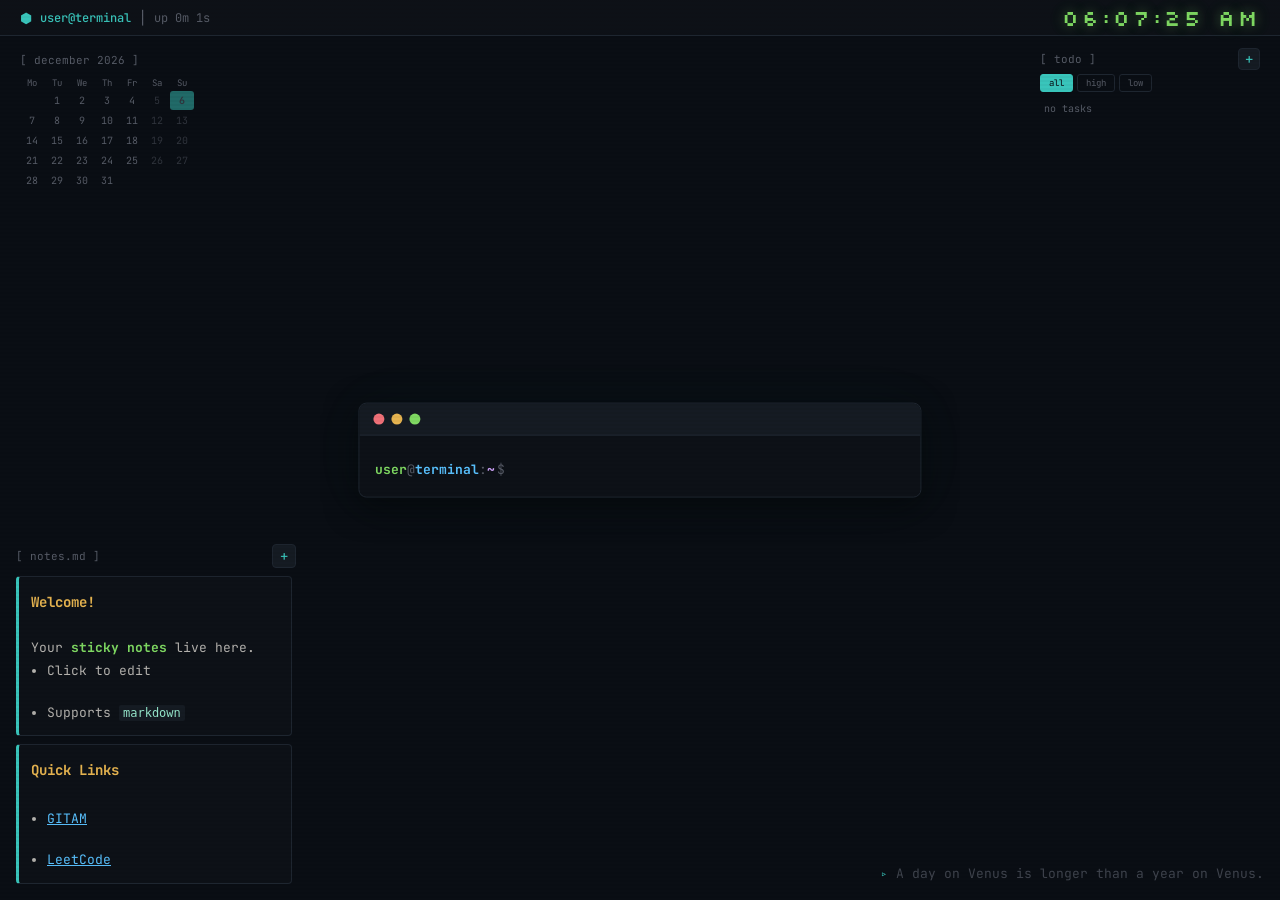
==== index.html @ 8cd02096 "rename newtab files to index.html, style.css, script.js" ====
<!DOCTYPE html>
<html lang="en">
<head>
<meta charset="UTF-8">
<meta name="viewport" content="width=device-width, initial-scale=1.0">
<title>~ terminal</title>
<link href="https://fonts.googleapis.com/css2?family=JetBrains+Mono:wght@300;400;500;700&display=swap" rel="stylesheet">
<link rel="stylesheet" href="style.css">
</head>
<body>
  <!-- Scanline overlay -->
  <div class="scanlines"></div>

  <!-- ASCII rain background -->
  <canvas id="asciiBg" class="ascii-bg"></canvas>

  <!-- Top bar -->
  <div class="top-bar">
    <div class="top-left">
      <span class="distro-icon">⬢</span>
      <span class="distro-name" id="topBarName"></span>
      <span class="separator">│</span>
      <span id="uptime" class="uptime"></span>
    </div>
    <div class="top-right">
      <div id="clock" class="clock"></div>
    </div>
  </div>

  <!-- Main terminal -->
  <div class="terminal-container">
    <div class="terminal-window">
      <div class="terminal-titlebar">
        <div class="terminal-dots">
          <span class="dot red"></span>
          <span class="dot yellow"></span>
          <span class="dot green"></span>
        </div>
        <span class="terminal-title"></span>
        <div class="terminal-titlebar-spacer"></div>
      </div>
      <div class="terminal-body" id="terminalBody">
        <div id="output" class="output"></div>
        <div class="input-line">
          <span class="prompt"><span class="user" id="promptUser"></span><span class="at">@</span><span class="host" id="promptHost"></span><span class="colon">:</span><span class="path">~</span><span class="dollar">$</span></span>
          <input type="text" id="cmdInput" class="cmd-input" autofocus autocomplete="off" spellcheck="false">
          <div id="autocomplete" class="autocomplete-popup"></div>
        </div>
      </div>
    </div>
  </div>

  <!-- Mini Calendar -->
  <div class="calendar-panel" id="calendarPanel">
    <div class="cal-header">
      <span class="cal-title" id="calTitle"></span>
    </div>
    <div class="cal-grid">
      <div class="cal-day-header">Mo</div>
      <div class="cal-day-header">Tu</div>
      <div class="cal-day-header">We</div>
      <div class="cal-day-header">Th</div>
      <div class="cal-day-header">Fr</div>
      <div class="cal-day-header">Sa</div>
      <div class="cal-day-header">Su</div>
    </div>
    <div class="cal-grid" id="calDays"></div>
  </div>

  <!-- Todo List -->
  <div class="todo-panel" id="todoPanel">
    <div class="todo-header">
      <span class="todo-title">[ todo ]</span>
      <button class="todo-add-btn" id="addTodoBtn" title="Add task">+</button>
    </div>
    <div class="todo-filters">
      <button class="todo-filter active" data-filter="all">all</button>
      <button class="todo-filter" data-filter="high">high</button>
      <button class="todo-filter" data-filter="low">low</button>
    </div>
    <div class="todo-input-row" id="todoInputRow" style="display:none;">
      <input type="text" id="todoInput" class="todo-input" placeholder="task... (prefix ! for high priority)" autocomplete="off" spellcheck="false">
    </div>
    <div id="todoList" class="todo-list"></div>
    <div class="todo-completed-toggle" id="completedToggle" style="display:none;">
      <span id="completedToggleBtn">▸ completed (<span id="completedCount">0</span>)</span>
    </div>
    <div id="completedList" class="todo-list completed-list" style="display:none;"></div>
  </div>

  <!-- Sticky Notes -->
  <div class="sticky-panel" id="stickyPanel">
    <div class="sticky-header">
      <span class="sticky-title">[ notes.md ]</span>
      <div class="sticky-actions">
        <button class="sticky-btn" id="addNoteBtn" title="Add note">+</button>
      </div>
    </div>
    <div id="notesContainer" class="notes-container"></div>
  </div>

  <!-- Note editor modal -->
  <div class="modal-overlay" id="noteModal">
    <div class="modal">
      <div class="modal-header">
        <span>Edit Note</span>
        <button class="modal-close" id="modalClose">✕</button>
      </div>
      <textarea id="noteEditor" class="note-editor" placeholder="Write in markdown..."></textarea>
      <div class="modal-footer">
        <button class="modal-btn delete" id="deleteNoteBtn">Delete</button>
        <button class="modal-btn save" id="saveNoteBtn">Save</button>
      </div>
    </div>
  </div>

  <!-- Random fact -->
  <div class="fact-bar" id="factBar">
    <span class="fact-icon">▹</span>
    <span id="factText" class="fact-text">loading...</span>
  </div>

  <!-- Game overlay -->
  <div id="gameOverlay" class="game-overlay" style="display:none;">
    <canvas id="gameCanvas"></canvas>
    <div id="gameHud" class="game-hud">
      <span id="gameScore">SCORE: 0</span>
      <span id="gameLevel">LEVEL: 1</span>
      <span class="game-esc">ESC to quit</span>
    </div>
    <div id="gameStartScreen" class="game-start-screen">
      <pre class="game-title">
 ██████   ██████  ██   ██ ██████ ████████
 ██   ██ ██    ██ ██  ██  ██        ██
 ██████  ██    ██ █████   █████     ██
 ██   ██ ██    ██ ██  ██  ██        ██
 ██   ██  ██████  ██   ██ ██████    ██</pre>
      <div class="game-subtitle">SPACE DEFENDER</div>
      <div class="game-controls">↑ ↓ ← → move &nbsp;&nbsp; SPACE shoot</div>
      <div class="game-press">press SPACE to start</div>
    </div>
    <div id="gameOverScreen" class="game-over-screen" style="display:none;">
      <div class="game-over-title">GAME OVER</div>
      <div class="game-over-score" id="finalScore">SCORE: 0</div>
      <div class="game-press">press SPACE to restart &nbsp; ESC to quit</div>
    </div>
  </div>

  <script src="script.js"></script>
  <script src="game.js"></script>
</body>
</html>
---- style.css ----
@import url('https://fonts.googleapis.com/css2?family=JetBrains+Mono:wght@300;400;500;700&display=swap');
@import url('https://fonts.googleapis.com/css2?family=Silkscreen:wght@400;700&display=swap');

* { margin: 0; padding: 0; box-sizing: border-box; }

:root {
  --bg: #0a0e14; --bg2: #0d1117; --bg3: #151b23;
  --fg: #b3b1ad; --fg2: #565b66; --accent: #39c5bb;
  --green: #7fd962; --red: #f07178; --yellow: #e6b450;
  --blue: #59c2ff; --magenta: #d2a6ff; --cyan: #95e6cb;
  --orange: #ff8f40; --border: #1e2630;
  --font: 'JetBrains Mono', 'Fira Code', 'Cascadia Code', monospace;
}

html, body { height: 100%; font-family: var(--font); background: var(--bg); color: var(--fg); overflow: hidden; }

/* Scanlines */
.scanlines { position: fixed; inset: 0; background: repeating-linear-gradient(0deg, transparent, transparent 2px, rgba(0,0,0,0.03) 2px, rgba(0,0,0,0.03) 4px); pointer-events: none; z-index: 9999; }

/* ASCII rain background */
.ascii-bg { position: fixed; inset: 0; z-index: 0; pointer-events: none; opacity: 0.45; }

/* Game overlay */
.game-overlay { position: fixed; inset: 0; z-index: 10000; background: var(--bg); display: flex; align-items: center; justify-content: center; }
.game-overlay canvas { display: block; }
.game-hud { position: fixed; top: 12px; left: 0; right: 0; display: flex; justify-content: center; gap: 40px; font-family: var(--font); font-size: 13px; color: var(--green); z-index: 10001; text-shadow: 0 0 8px rgba(127,217,98,0.4); }
.game-esc { color: var(--fg2); font-size: 10px; }
.game-start-screen, .game-over-screen { position: absolute; inset: 0; display: flex; flex-direction: column; align-items: center; justify-content: center; z-index: 10002; }
.game-title { color: #7fd962; font-size: 10px; line-height: 1.2; text-align: center; margin-bottom: 8px; text-shadow: 0 0 20px rgba(127,217,98,0.3); }
.game-subtitle { color: #4d8c3a; font-size: 14px; letter-spacing: 8px; margin-bottom: 24px; }
.game-controls { color: #4d8c3a; font-size: 11px; font-family: var(--font); margin-bottom: 8px; }
.game-press { color: #7fd962; font-size: 12px; font-family: var(--font); animation: blink 1.2s infinite; }
.game-over-title { color: #7fd962; font-size: 32px; font-family: var(--font); font-weight: 700; letter-spacing: 6px; margin-bottom: 12px; text-shadow: 0 0 20px rgba(127,217,98,0.4); }
.game-over-score { color: #7fd962; font-size: 18px; font-family: var(--font); margin-bottom: 24px; }

/* Top bar */
.top-bar { position: fixed; top: 0; left: 0; right: 0; height: 36px; display: flex; justify-content: space-between; align-items: center; padding: 0 20px; background: var(--bg2); border-bottom: 1px solid var(--border); z-index: 10; font-size: 12px; }
.top-left { display: flex; align-items: center; gap: 8px; }
.distro-icon { color: var(--accent); font-size: 14px; }
.distro-name { color: var(--accent); font-weight: 500; }
.separator { color: var(--fg2); }
.uptime { color: var(--fg2); }
.top-right { text-align: right; }
.clock { font-family: 'Silkscreen', cursive; font-size: 22px; font-weight: 400; color: var(--green); letter-spacing: 3px; text-shadow: 0 0 12px rgba(127,217,98,0.4), 0 0 24px rgba(127,217,98,0.15); }

/* Terminal */
.terminal-container { position: absolute; top: 50%; left: 50%; transform: translate(-50%, -50%); width: 44%; min-width: 480px; z-index: 5; }
.terminal-window { background: var(--bg2); border: 1px solid var(--border); border-radius: 8px; box-shadow: 0 8px 32px rgba(0,0,0,0.5), 0 0 60px rgba(57,197,187,0.04); overflow: hidden; }
.terminal-titlebar { display: flex; align-items: center; padding: 10px 14px; background: var(--bg3); border-bottom: 1px solid var(--border); }
.terminal-dots { display: flex; gap: 7px; }
.dot { width: 11px; height: 11px; border-radius: 50%; }
.dot.red { background: var(--red); } .dot.yellow { background: var(--yellow); } .dot.green { background: var(--green); }
.terminal-title { flex: 1; text-align: center; font-size: 11px; color: var(--fg2); }
.terminal-titlebar-spacer { width: 50px; }
.terminal-body { padding: 16px; max-height: 50vh; overflow-y: auto; font-size: 13px; line-height: 1.6; }
.terminal-body::-webkit-scrollbar { width: 5px; } .terminal-body::-webkit-scrollbar-track { background: transparent; } .terminal-body::-webkit-scrollbar-thumb { background: var(--fg2); border-radius: 3px; }



.output { margin-bottom: 8px; }
.output .out-line { margin-bottom: 2px; }
.output .out-line.error { color: var(--red); }
.output .out-line.success { color: var(--green); }
.output .out-line.info { color: var(--blue); }
.output .cmd-echo { color: var(--fg2); margin-bottom: 4px; }
.output .help-table { margin: 4px 0 8px; }
.output .help-row { display: flex; gap: 8px; }
.output .help-cmd { color: var(--cyan); min-width: 120px; }
.output .help-desc { color: var(--fg2); }

.input-line { display: flex; align-items: center; gap: 8px; position: relative; }
.prompt { white-space: nowrap; font-size: 13px; }
.user { color: var(--green); font-weight: 700; } .at { color: var(--fg2); } .host { color: var(--blue); font-weight: 700; }
.colon { color: var(--fg2); } .path { color: var(--magenta); font-weight: 700; } .dollar { color: var(--fg2); margin-left: 2px; }
.cmd-input { flex: 1; background: transparent; border: none; color: var(--fg); font-family: var(--font); font-size: 13px; outline: none; caret-color: var(--accent); }

/* Autocomplete */
.autocomplete-popup { display: none; position: absolute; bottom: 100%; left: 0; background: var(--bg3); border: 1px solid var(--border); border-radius: 4px; padding: 4px 0; max-height: 200px; overflow-y: auto; min-width: 200px; z-index: 50; box-shadow: 0 -4px 16px rgba(0,0,0,0.3); }
.autocomplete-popup.show { display: block; }
.ac-item { padding: 4px 12px; cursor: pointer; font-size: 12px; display: flex; justify-content: space-between; gap: 16px; }
.ac-item:hover, .ac-item.active { background: var(--accent); color: var(--bg); }
.ac-item .ac-desc { color: var(--fg2); font-size: 11px; }
.ac-item:hover .ac-desc, .ac-item.active .ac-desc { color: var(--bg2); }

/* Mini Calendar */
.calendar-panel { position: fixed; top: 48px; left: 20px; z-index: 5; }
.cal-header { margin-bottom: 6px; }
.cal-title { color: var(--fg2); font-size: 11px; }
.cal-grid { display: grid; grid-template-columns: repeat(7, 24px); gap: 1px; }
.cal-day-header { text-align: center; font-size: 9px; color: var(--fg2); padding: 2px 0; }
.cal-day { text-align: center; font-size: 10px; color: var(--fg2); padding: 3px 0; border-radius: 3px; cursor: default; }
.cal-day.today { color: var(--bg); background: var(--accent); font-weight: 700; }
.cal-day.empty { visibility: hidden; }
.cal-day.weekend { color: var(--fg2); opacity: 0.5; }

/* Todo List */
.todo-panel { position: fixed; top: 48px; right: 20px; width: 220px; max-height: 50vh; z-index: 5; display: flex; flex-direction: column; }
.todo-header { display: flex; justify-content: space-between; align-items: center; margin-bottom: 4px; }
.todo-title { color: var(--fg2); font-size: 11px; }
.todo-add-btn { background: var(--bg3); border: 1px solid var(--border); color: var(--accent); font-family: var(--font); font-size: 14px; cursor: pointer; width: 22px; height: 22px; display: flex; align-items: center; justify-content: center; border-radius: 4px; transition: 0.2s; line-height: 1; }
.todo-add-btn:hover { background: var(--accent); color: var(--bg); }
.todo-filters { display: flex; gap: 4px; margin-bottom: 6px; }
.todo-filter { background: none; border: 1px solid var(--border); color: var(--fg2); font-family: var(--font); font-size: 9px; padding: 2px 8px; border-radius: 3px; cursor: pointer; transition: 0.15s; }
.todo-filter:hover { border-color: var(--fg2); }
.todo-filter.active { background: var(--accent); color: var(--bg); border-color: var(--accent); }
.todo-input-row { margin-bottom: 6px; }
.todo-input { width: 100%; background: var(--bg); border: 1px solid var(--border); color: var(--fg); font-family: var(--font); font-size: 11px; padding: 5px 8px; border-radius: 4px; outline: none; }
.todo-input:focus { border-color: var(--accent); }
.todo-list { display: flex; flex-direction: column; gap: 3px; max-height: 30vh; overflow-y: auto; flex-shrink: 1; }
.todo-list::-webkit-scrollbar { width: 3px; } .todo-list::-webkit-scrollbar-thumb { background: var(--fg2); border-radius: 2px; }
.todo-item { display: flex; align-items: center; gap: 8px; padding: 4px 6px; border-radius: 3px; font-size: 11px; cursor: pointer; transition: 0.15s; }
.todo-item:hover { background: var(--bg3); }
.todo-check { width: 13px; height: 13px; border: 1px solid var(--fg2); border-radius: 3px; flex-shrink: 0; display: flex; align-items: center; justify-content: center; font-size: 9px; color: transparent; transition: 0.15s; }
.todo-item.done .todo-check { background: var(--accent); border-color: var(--accent); color: var(--bg); }
.todo-item.done .todo-text { text-decoration: line-through; opacity: 0.4; }
.todo-text { flex: 1; color: var(--fg); line-height: 1.4; }
.todo-priority { font-size: 8px; color: var(--red); flex-shrink: 0; }
.todo-priority.low { color: var(--fg2); }
.todo-delete { color: var(--fg2); font-size: 11px; opacity: 0; cursor: pointer; transition: 0.15s; flex-shrink: 0; }
.todo-item:hover .todo-delete { opacity: 1; }
.todo-delete:hover { color: var(--red); }
.todo-completed-toggle { margin-top: 6px; font-size: 10px; color: var(--fg2); cursor: pointer; user-select: none; }
.todo-completed-toggle:hover { color: var(--accent); }
.todo-completed-toggle.open span::first-letter { display: inline-block; }
.completed-list { max-height: 15vh; opacity: 0.6; }

/* Sticky notes */
.sticky-panel { position: fixed; bottom: 16px; left: 16px; width: 280px; max-height: 45vh; z-index: 5; }
.sticky-header { display: flex; justify-content: space-between; align-items: center; margin-bottom: 8px; }
.sticky-title { color: var(--fg2); font-size: 11px; }
.sticky-btn { background: var(--bg3); border: 1px solid var(--border); color: var(--accent); font-family: var(--font); font-size: 14px; cursor: pointer; width: 24px; height: 24px; display: flex; align-items: center; justify-content: center; border-radius: 4px; transition: 0.2s; }
.sticky-btn:hover { background: var(--accent); color: var(--bg); }
.notes-container { display: flex; flex-direction: column; gap: 8px; max-height: 40vh; overflow-y: auto; padding-right: 4px; }
.notes-container::-webkit-scrollbar { width: 3px; } .notes-container::-webkit-scrollbar-thumb { background: var(--fg2); border-radius: 2px; }
.note-card { background: var(--bg2); border: 1px solid var(--border); border-left: 3px solid var(--accent); border-radius: 4px; padding: 10px 12px; font-size: 13px; line-height: 1.6; cursor: pointer; transition: 0.2s; }
.note-card:hover { border-color: var(--accent); }
.note-card h1,.note-card h2,.note-card h3 { color: var(--yellow); font-size: 14px; margin: 4px 0; }
.note-card strong { color: var(--green); } .note-card em { color: var(--magenta); } .note-card code { background: var(--bg3); padding: 1px 4px; border-radius: 2px; color: var(--cyan); font-size: 12px; }
.note-card ul, .note-card ol { padding-left: 16px; margin: 2px 0; }
.note-card a { color: var(--blue); }

/* Modal */
.modal-overlay { display: none; position: fixed; inset: 0; background: rgba(0,0,0,0.6); z-index: 100; justify-content: center; align-items: center; }
.modal-overlay.show { display: flex; }
.modal { background: var(--bg2); border: 1px solid var(--border); border-radius: 8px; width: 420px; box-shadow: 0 16px 48px rgba(0,0,0,0.5); }
.modal-header { display: flex; justify-content: space-between; align-items: center; padding: 12px 16px; border-bottom: 1px solid var(--border); font-size: 12px; color: var(--accent); }
.modal-close { background: none; border: none; color: var(--fg2); font-size: 16px; cursor: pointer; font-family: var(--font); }
.modal-close:hover { color: var(--red); }
.note-editor { width: 100%; height: 180px; background: var(--bg); border: none; color: var(--fg); font-family: var(--font); font-size: 12px; padding: 12px 16px; resize: vertical; outline: none; }
.modal-footer { display: flex; justify-content: space-between; padding: 10px 16px; border-top: 1px solid var(--border); }
.modal-btn { font-family: var(--font); font-size: 11px; padding: 5px 14px; border-radius: 4px; cursor: pointer; border: 1px solid var(--border); transition: 0.2s; }
.modal-btn.save { background: var(--accent); color: var(--bg); border-color: var(--accent); }
.modal-btn.save:hover { opacity: 0.85; }
.modal-btn.delete { background: transparent; color: var(--red); border-color: var(--red); }
.modal-btn.delete:hover { background: var(--red); color: var(--bg); }

/* Fact bar */
.fact-bar { position: fixed; bottom: 16px; right: 16px; max-width: 420px; display: flex; gap: 8px; align-items: flex-start; z-index: 5; font-size: 13px; color: var(--fg2); line-height: 1.5; }
.fact-icon { color: var(--accent); flex-shrink: 0; margin-top: 1px; }
.fact-text { opacity: 0.7; }

/* Animations */
@keyframes blink { 0%,100% { opacity: 1; } 50% { opacity: 0; } }
@keyframes fadeIn { from { opacity: 0; transform: translateY(6px); } to { opacity: 1; transform: translateY(0); } }
.terminal-body > * { animation: fadeIn 0.3s ease; }
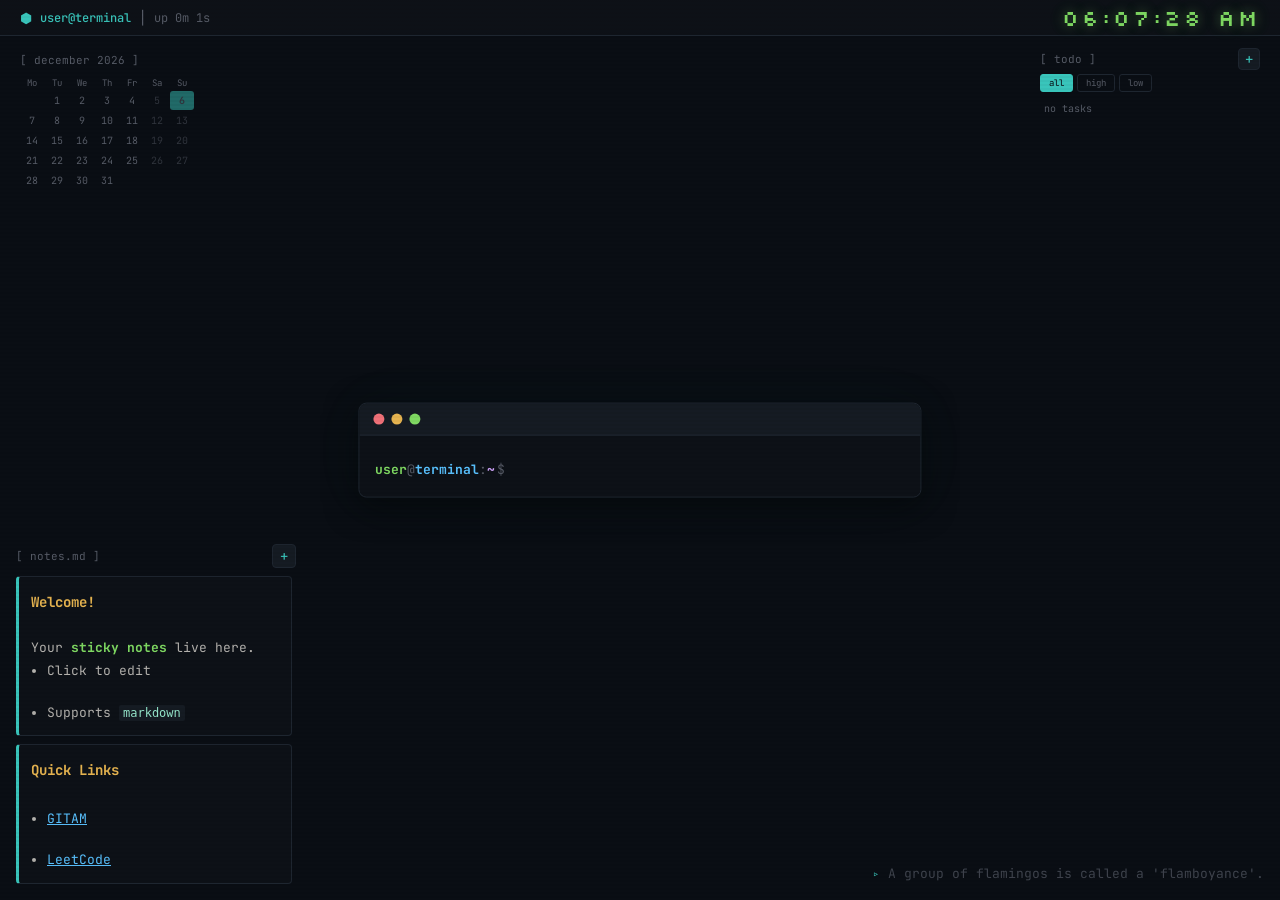
==== commit 288abe4a: "added favicon and changed title" ====
--- a/index.html
+++ b/index.html
@@ -3,7 +3,8 @@
 <head>
 <meta charset="UTF-8">
 <meta name="viewport" content="width=device-width, initial-scale=1.0">
-<title>~ terminal</title>
+<title>New Tab</title>
+<link rel="icon" type="image/x-icon" href="/icons/ter.png">
 <link href="https://fonts.googleapis.com/css2?family=JetBrains+Mono:wght@300;400;500;700&display=swap" rel="stylesheet">
 <link rel="stylesheet" href="style.css">
 </head>
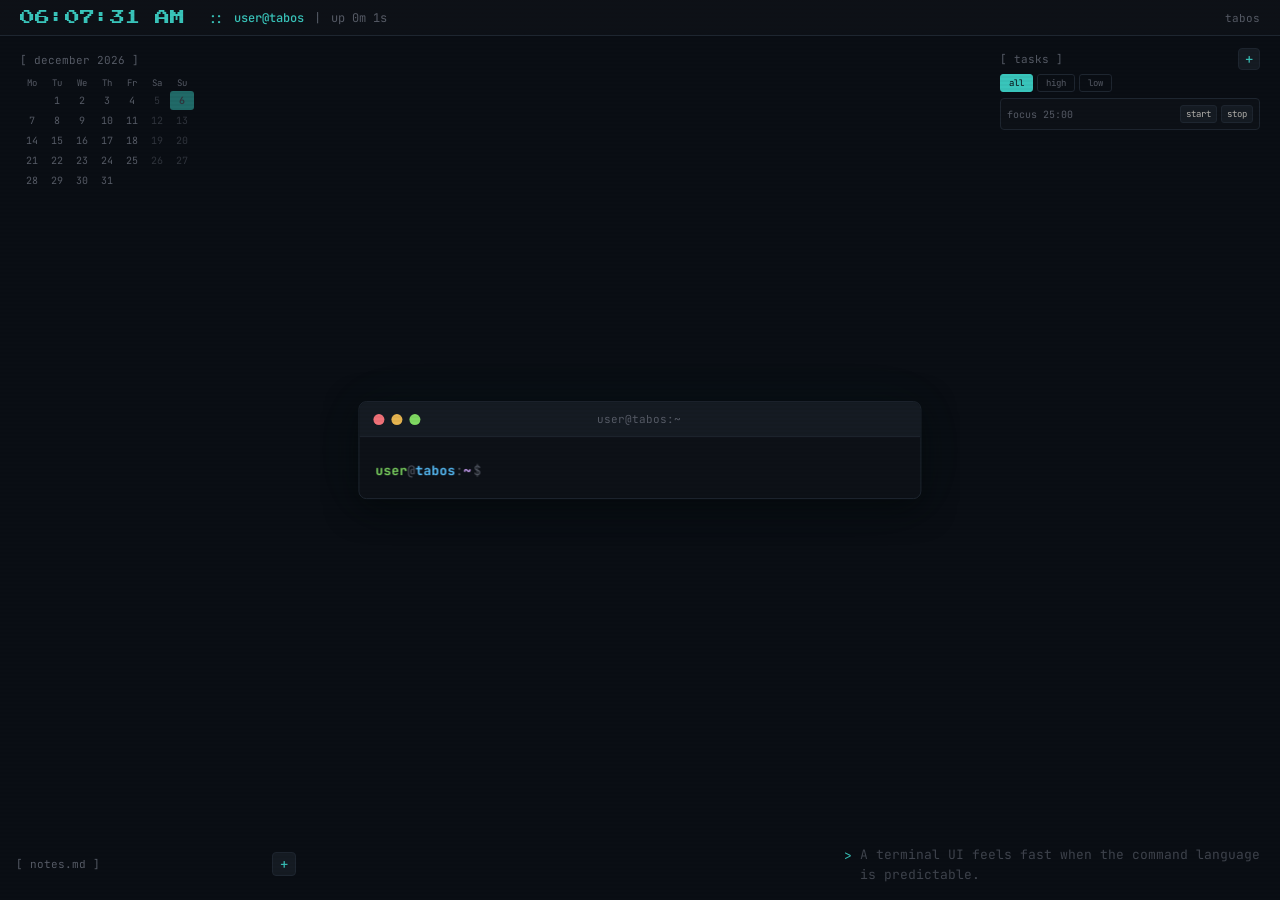
==== commit f4d0bebf: "2nd ver also need to update some things" ====
--- a/index.html
+++ b/index.html
@@ -1,34 +1,33 @@
 <!DOCTYPE html>
 <html lang="en">
+
 <head>
-<meta charset="UTF-8">
-<meta name="viewport" content="width=device-width, initial-scale=1.0">
-<title>New Tab</title>
-<link rel="icon" type="image/x-icon" href="/icons/ter.png">
-<link href="https://fonts.googleapis.com/css2?family=JetBrains+Mono:wght@300;400;500;700&display=swap" rel="stylesheet">
-<link rel="stylesheet" href="style.css">
+  <meta charset="UTF-8">
+  <meta name="viewport" content="width=device-width, initial-scale=1.0">
+  <title>Terminal New Tab</title>
+  <link rel="icon" type="image/x-icon" href="/icons/ter.png">
+  <link href="https://fonts.googleapis.com/css2?family=JetBrains+Mono:wght@300;400;500;700&family=Press+Start+2P&display=swap"
+    rel="stylesheet">
+  <link rel="stylesheet" href="style.css">
 </head>
+
 <body>
-  <!-- Scanline overlay -->
   <div class="scanlines"></div>
+  <canvas id="rainCanvas" class="rain-bg"></canvas>
 
-  <!-- ASCII rain background -->
-  <canvas id="asciiBg" class="ascii-bg"></canvas>
-
-  <!-- Top bar -->
   <div class="top-bar">
     <div class="top-left">
-      <span class="distro-icon">⬢</span>
+      <div id="clock" class="clock"></div>
+      <span class="distro-icon">::</span>
       <span class="distro-name" id="topBarName"></span>
-      <span class="separator">│</span>
+      <span class="separator">|</span>
       <span id="uptime" class="uptime"></span>
     </div>
     <div class="top-right">
-      <div id="clock" class="clock"></div>
+      <span id="distroLabel" class="distro-label"></span>
     </div>
   </div>
 
-  <!-- Main terminal -->
   <div class="terminal-container">
     <div class="terminal-window">
       <div class="terminal-titlebar">
@@ -37,13 +36,15 @@
           <span class="dot yellow"></span>
           <span class="dot green"></span>
         </div>
-        <span class="terminal-title"></span>
+        <span class="terminal-title" id="terminalTitle"></span>
         <div class="terminal-titlebar-spacer"></div>
       </div>
       <div class="terminal-body" id="terminalBody">
         <div id="output" class="output"></div>
         <div class="input-line">
-          <span class="prompt"><span class="user" id="promptUser"></span><span class="at">@</span><span class="host" id="promptHost"></span><span class="colon">:</span><span class="path">~</span><span class="dollar">$</span></span>
+          <span class="prompt"><span class="user" id="promptUser"></span><span class="at">@</span><span class="host"
+              id="promptHost"></span><span class="colon">:</span><span class="path">~</span><span
+              class="dollar">$</span></span>
           <input type="text" id="cmdInput" class="cmd-input" autofocus autocomplete="off" spellcheck="false">
           <div id="autocomplete" class="autocomplete-popup"></div>
         </div>
@@ -51,7 +52,6 @@
     </div>
   </div>
 
-  <!-- Mini Calendar -->
   <div class="calendar-panel" id="calendarPanel">
     <div class="cal-header">
       <span class="cal-title" id="calTitle"></span>
@@ -68,86 +68,119 @@
     <div class="cal-grid" id="calDays"></div>
   </div>
 
-  <!-- Todo List -->
   <div class="todo-panel" id="todoPanel">
     <div class="todo-header">
-      <span class="todo-title">[ todo ]</span>
-      <button class="todo-add-btn" id="addTodoBtn" title="Add task">+</button>
+      <span class="todo-title">[ tasks ]</span>
+      <button class="todo-add-btn" id="addTodoBtn" title="Add task" type="button">+</button>
     </div>
     <div class="todo-filters">
-      <button class="todo-filter active" data-filter="all">all</button>
-      <button class="todo-filter" data-filter="high">high</button>
-      <button class="todo-filter" data-filter="low">low</button>
+      <button class="todo-filter active" data-filter="all" type="button">all</button>
+      <button class="todo-filter" data-filter="high" type="button">high</button>
+      <button class="todo-filter" data-filter="low" type="button">low</button>
+    </div>
+    <div class="pomodoro-panel" id="pomodoroPanel">
+      <span id="pomodoroLabel">focus 25:00</span>
+      <div class="pomodoro-actions">
+        <button id="pomodoroStartBtn" type="button">start</button>
+        <button id="pomodoroStopBtn" type="button">stop</button>
+      </div>
     </div>
     <div class="todo-input-row" id="todoInputRow" style="display:none;">
-      <input type="text" id="todoInput" class="todo-input" placeholder="task... (prefix ! for high priority)" autocomplete="off" spellcheck="false">
+      <input type="text" id="todoInput" class="todo-input"
+        placeholder="task... ! high due:YYYY-MM-DD recur:weekly 50%" autocomplete="off" spellcheck="false">
     </div>
     <div id="todoList" class="todo-list"></div>
     <div class="todo-completed-toggle" id="completedToggle" style="display:none;">
-      <span id="completedToggleBtn">▸ completed (<span id="completedCount">0</span>)</span>
+      <span id="completedToggleBtn">> completed (<span id="completedCount">0</span>)</span>
     </div>
     <div id="completedList" class="todo-list completed-list" style="display:none;"></div>
   </div>
 
-  <!-- Sticky Notes -->
   <div class="sticky-panel" id="stickyPanel">
     <div class="sticky-header">
       <span class="sticky-title">[ notes.md ]</span>
       <div class="sticky-actions">
-        <button class="sticky-btn" id="addNoteBtn" title="Add note">+</button>
+        <button class="sticky-btn" id="addNoteBtn" title="Add note" type="button">+</button>
       </div>
     </div>
     <div id="notesContainer" class="notes-container"></div>
   </div>
 
-  <!-- Note editor modal -->
   <div class="modal-overlay" id="noteModal">
     <div class="modal">
       <div class="modal-header">
         <span>Edit Note</span>
-        <button class="modal-close" id="modalClose">✕</button>
+        <button class="modal-close" id="modalClose" type="button">x</button>
       </div>
-      <textarea id="noteEditor" class="note-editor" placeholder="Write in markdown..."></textarea>
+      <textarea id="noteEditor" class="note-editor"></textarea>
       <div class="modal-footer">
-        <button class="modal-btn delete" id="deleteNoteBtn">Delete</button>
-        <button class="modal-btn save" id="saveNoteBtn">Save</button>
+        <button class="modal-btn delete" id="deleteNoteBtn" type="button">Delete</button>
+        <button class="modal-btn save" id="saveNoteBtn" type="button">Save</button>
       </div>
     </div>
   </div>
 
-  <!-- Random fact -->
   <div class="fact-bar" id="factBar">
-    <span class="fact-icon">▹</span>
+    <span class="fact-icon">></span>
     <span id="factText" class="fact-text">loading...</span>
   </div>
 
-  <!-- Game overlay -->
   <div id="gameOverlay" class="game-overlay" style="display:none;">
     <canvas id="gameCanvas"></canvas>
     <div id="gameHud" class="game-hud">
       <span id="gameScore">SCORE: 0</span>
-      <span id="gameLevel">LEVEL: 1</span>
+      <span id="gameLevel">WAVE: 1</span>
       <span class="game-esc">ESC to quit</span>
+    </div>
+    <div class="game-health-bar" id="healthBar">
+      <span>CHICKEN HP</span>
+      <div class="game-health-bar-inner">
+        <div class="game-health-bar-fill" id="healthFill"></div>
+      </div>
+    </div>
+    <div class="game-boss-bar" id="bossBar">
+      <span>BOSS HP</span>
+      <div class="game-boss-bar-inner">
+        <div class="game-boss-bar-fill" id="bossFill"></div>
+      </div>
     </div>
     <div id="gameStartScreen" class="game-start-screen">
       <pre class="game-title">
- ██████   ██████  ██   ██ ██████ ████████
- ██   ██ ██    ██ ██  ██  ██        ██
- ██████  ██    ██ █████   █████     ██
- ██   ██ ██    ██ ██  ██  ██        ██
- ██   ██  ██████  ██   ██ ██████    ██</pre>
-      <div class="game-subtitle">SPACE DEFENDER</div>
-      <div class="game-controls">↑ ↓ ← → move &nbsp;&nbsp; SPACE shoot</div>
+   ____ _   _ ___ ____ _  _______ _   _
+  / ___| | | |_ _/ ___| |/ / ____| \ | |
+ | |   | |_| || | |   | ' /|  _| |  \| |
+ | |___|  _  || | |___| . \| |___| |\  |
+  \____|_| |_|___\____|_|\_\_____|_| \_|
+      </pre>
+      <div class="game-subtitle" id="gameSubtitle">DEFENDER</div>
+      <div class="game-controls" id="gameControlsLine1">WASD / arrows move, SPACE / right-click shoot</div>
+      <div class="game-controls" id="gameControlsLine2">3 waves plus boss</div>
       <div class="game-press">press SPACE to start</div>
     </div>
     <div id="gameOverScreen" class="game-over-screen" style="display:none;">
       <div class="game-over-title">GAME OVER</div>
       <div class="game-over-score" id="finalScore">SCORE: 0</div>
-      <div class="game-press">press SPACE to restart &nbsp; ESC to quit</div>
+      <div id="gameLeaderboard" class="game-leaderboard"></div>
+      <div class="game-press">press SPACE to restart, ESC to quit</div>
+    </div>
+    <div id="gameWinScreen" class="game-win-screen" style="display:none;">
+      <div class="game-win-title">YOU WIN</div>
+      <div class="game-over-score" id="winScore">SCORE: 0</div>
+      <div id="winLeaderboard" class="game-leaderboard"></div>
+      <div class="game-press">press SPACE to play again, ESC to quit</div>
     </div>
   </div>
 
+  <script src="storage.js"></script>
+  <script src="core.js"></script>
+  <script src="config.js"></script>
+  <script src="facts.js"></script>
+  <script src="rain.js"></script>
+  <script src="notes.js"></script>
+  <script src="todo.js"></script>
+  <script src="commands.js"></script>
   <script src="script.js"></script>
   <script src="game.js"></script>
 </body>
+
 </html>
--- a/style.css
+++ b/style.css
@@ -1,165 +1,1123 @@
 @import url('https://fonts.googleapis.com/css2?family=JetBrains+Mono:wght@300;400;500;700&display=swap');
-@import url('https://fonts.googleapis.com/css2?family=Silkscreen:wght@400;700&display=swap');
-
-* { margin: 0; padding: 0; box-sizing: border-box; }
+* {
+  margin: 0;
+  padding: 0;
+  box-sizing: border-box;
+}
 
 :root {
-  --bg: #0a0e14; --bg2: #0d1117; --bg3: #151b23;
-  --fg: #b3b1ad; --fg2: #565b66; --accent: #39c5bb;
-  --green: #7fd962; --red: #f07178; --yellow: #e6b450;
-  --blue: #59c2ff; --magenta: #d2a6ff; --cyan: #95e6cb;
-  --orange: #ff8f40; --border: #1e2630;
+  --bg: #0a0e14;
+  --bg2: #0d1117;
+  --bg3: #151b23;
+  --fg: #b3b1ad;
+  --fg2: #565b66;
+  --accent: #39c5bb;
+  --green: #7fd962;
+  --red: #f07178;
+  --yellow: #e6b450;
+  --blue: #59c2ff;
+  --magenta: #d2a6ff;
+  --cyan: #95e6cb;
+  --orange: #ff8f40;
+  --border: #1e2630;
   --font: 'JetBrains Mono', 'Fira Code', 'Cascadia Code', monospace;
 }
 
-html, body { height: 100%; font-family: var(--font); background: var(--bg); color: var(--fg); overflow: hidden; }
+html,
+body {
+  height: 100%;
+  font-family: var(--font);
+  background: var(--bg);
+  color: var(--fg);
+  overflow: hidden;
+}
 
 /* Scanlines */
-.scanlines { position: fixed; inset: 0; background: repeating-linear-gradient(0deg, transparent, transparent 2px, rgba(0,0,0,0.03) 2px, rgba(0,0,0,0.03) 4px); pointer-events: none; z-index: 9999; }
-
-/* ASCII rain background */
-.ascii-bg { position: fixed; inset: 0; z-index: 0; pointer-events: none; opacity: 0.45; }
+.scanlines {
+  position: fixed;
+  inset: 0;
+  background: repeating-linear-gradient(0deg, transparent, transparent 2px, rgba(0, 0, 0, 0.03) 2px, rgba(0, 0, 0, 0.03) 4px);
+  pointer-events: none;
+  z-index: 9999;
+}
+
+/* Rain background */
+.rain-bg {
+  position: fixed;
+  inset: 0;
+  z-index: 0;
+  pointer-events: none;
+  opacity: 0.58;
+}
 
 /* Game overlay */
-.game-overlay { position: fixed; inset: 0; z-index: 10000; background: var(--bg); display: flex; align-items: center; justify-content: center; }
-.game-overlay canvas { display: block; }
-.game-hud { position: fixed; top: 12px; left: 0; right: 0; display: flex; justify-content: center; gap: 40px; font-family: var(--font); font-size: 13px; color: var(--green); z-index: 10001; text-shadow: 0 0 8px rgba(127,217,98,0.4); }
-.game-esc { color: var(--fg2); font-size: 10px; }
-.game-start-screen, .game-over-screen { position: absolute; inset: 0; display: flex; flex-direction: column; align-items: center; justify-content: center; z-index: 10002; }
-.game-title { color: #7fd962; font-size: 10px; line-height: 1.2; text-align: center; margin-bottom: 8px; text-shadow: 0 0 20px rgba(127,217,98,0.3); }
-.game-subtitle { color: #4d8c3a; font-size: 14px; letter-spacing: 8px; margin-bottom: 24px; }
-.game-controls { color: #4d8c3a; font-size: 11px; font-family: var(--font); margin-bottom: 8px; }
-.game-press { color: #7fd962; font-size: 12px; font-family: var(--font); animation: blink 1.2s infinite; }
-.game-over-title { color: #7fd962; font-size: 32px; font-family: var(--font); font-weight: 700; letter-spacing: 6px; margin-bottom: 12px; text-shadow: 0 0 20px rgba(127,217,98,0.4); }
-.game-over-score { color: #7fd962; font-size: 18px; font-family: var(--font); margin-bottom: 24px; }
+.game-overlay {
+  position: fixed;
+  inset: 0;
+  z-index: 10000;
+  background: var(--bg);
+  display: flex;
+  align-items: center;
+  justify-content: center;
+}
+
+.game-overlay canvas {
+  display: block;
+}
+
+.game-hud {
+  position: fixed;
+  top: 12px;
+  left: 0;
+  right: 0;
+  display: flex;
+  justify-content: center;
+  gap: 40px;
+  font-family: var(--font);
+  font-size: 13px;
+  color: var(--accent);
+  z-index: 10001;
+}
+
+.game-esc {
+  color: var(--fg2);
+  font-size: 10px;
+}
+
+.game-start-screen,
+.game-over-screen,
+.game-win-screen {
+  position: absolute;
+  inset: 0;
+  display: flex;
+  flex-direction: column;
+  align-items: center;
+  justify-content: center;
+  z-index: 10002;
+}
+
+.game-title {
+  color: var(--accent);
+  font-size: 10px;
+  line-height: 1.2;
+  text-align: center;
+  margin-bottom: 8px;
+}
+
+.game-subtitle {
+  color: var(--fg2);
+  font-size: 14px;
+  letter-spacing: 8px;
+  margin-bottom: 24px;
+}
+
+.game-controls {
+  color: var(--fg2);
+  font-size: 11px;
+  font-family: var(--font);
+  margin-bottom: 8px;
+}
+
+.game-press {
+  color: var(--accent);
+  font-size: 12px;
+  font-family: var(--font);
+  animation: blink 1.2s infinite;
+}
+
+.game-over-title {
+  color: var(--red);
+  font-size: 32px;
+  font-family: var(--font);
+  font-weight: 700;
+  letter-spacing: 6px;
+  margin-bottom: 12px;
+}
+
+.game-win-title {
+  color: var(--green);
+  font-size: 32px;
+  font-family: var(--font);
+  font-weight: 700;
+  letter-spacing: 6px;
+  margin-bottom: 12px;
+}
+
+.game-over-score {
+  color: var(--accent);
+  font-size: 18px;
+  font-family: var(--font);
+  margin-bottom: 24px;
+}
+
+.game-health-bar {
+  position: fixed;
+  bottom: 16px;
+  left: 16px;
+  z-index: 10001;
+  font-family: var(--font);
+  font-size: 11px;
+  color: var(--fg);
+}
+
+.game-health-bar-inner {
+  width: 150px;
+  height: 10px;
+  background: var(--bg3);
+  border: 1px solid var(--border);
+  border-radius: 3px;
+  margin-top: 3px;
+  overflow: hidden;
+}
+
+.game-health-bar-fill {
+  height: 100%;
+  background: var(--green);
+  transition: width 0.2s;
+}
+
+.game-health-bar-fill.low {
+  background: var(--red);
+}
+
+.game-boss-bar {
+  position: fixed;
+  top: 40px;
+  left: 50%;
+  transform: translateX(-50%);
+  z-index: 10001;
+  font-family: var(--font);
+  font-size: 11px;
+  color: var(--red);
+  text-align: center;
+  display: none;
+}
+
+.game-boss-bar-inner {
+  width: 300px;
+  height: 10px;
+  background: var(--bg3);
+  border: 1px solid var(--border);
+  border-radius: 3px;
+  margin-top: 3px;
+  overflow: hidden;
+}
+
+.game-boss-bar-fill {
+  height: 100%;
+  background: var(--red);
+  transition: width 0.2s;
+}
+
+.game-leaderboard {
+  margin-top: 16px;
+  font-family: var(--font);
+  font-size: 11px;
+  text-align: center;
+}
+
+.game-leaderboard-title {
+  color: var(--accent);
+  margin-bottom: 8px;
+  font-size: 13px;
+  letter-spacing: 2px;
+}
+
+.game-leaderboard-row {
+  color: var(--fg2);
+  padding: 2px 0;
+}
+
+.game-leaderboard-row.current {
+  color: var(--accent);
+  font-weight: 700;
+}
 
 /* Top bar */
-.top-bar { position: fixed; top: 0; left: 0; right: 0; height: 36px; display: flex; justify-content: space-between; align-items: center; padding: 0 20px; background: var(--bg2); border-bottom: 1px solid var(--border); z-index: 10; font-size: 12px; }
-.top-left { display: flex; align-items: center; gap: 8px; }
-.distro-icon { color: var(--accent); font-size: 14px; }
-.distro-name { color: var(--accent); font-weight: 500; }
-.separator { color: var(--fg2); }
-.uptime { color: var(--fg2); }
-.top-right { text-align: right; }
-.clock { font-family: 'Silkscreen', cursive; font-size: 22px; font-weight: 400; color: var(--green); letter-spacing: 3px; text-shadow: 0 0 12px rgba(127,217,98,0.4), 0 0 24px rgba(127,217,98,0.15); }
+.top-bar {
+  position: fixed;
+  top: 0;
+  left: 0;
+  right: 0;
+  height: 36px;
+  display: flex;
+  justify-content: space-between;
+  align-items: center;
+  padding: 0 20px;
+  background: var(--bg2);
+  border-bottom: 1px solid var(--border);
+  z-index: 10;
+  font-size: 12px;
+}
+
+.top-left {
+  display: flex;
+  align-items: center;
+  gap: 10px;
+}
+
+.distro-icon {
+  color: var(--accent);
+  font-size: 14px;
+}
+
+.distro-name {
+  color: var(--accent);
+  font-weight: 500;
+}
+
+.separator {
+  color: var(--fg2);
+}
+
+.uptime {
+  color: var(--fg2);
+}
+
+.top-right {
+  text-align: right;
+}
+
+.clock {
+  font-family: 'Press Start 2P', var(--font);
+  font-size: 15px;
+  font-weight: 400;
+  color: var(--accent);
+  letter-spacing: 0;
+  line-height: 1;
+  min-width: 178px;
+}
+
+.distro-label {
+  color: var(--fg2);
+  font-size: 11px;
+}
 
 /* Terminal */
-.terminal-container { position: absolute; top: 50%; left: 50%; transform: translate(-50%, -50%); width: 44%; min-width: 480px; z-index: 5; }
-.terminal-window { background: var(--bg2); border: 1px solid var(--border); border-radius: 8px; box-shadow: 0 8px 32px rgba(0,0,0,0.5), 0 0 60px rgba(57,197,187,0.04); overflow: hidden; }
-.terminal-titlebar { display: flex; align-items: center; padding: 10px 14px; background: var(--bg3); border-bottom: 1px solid var(--border); }
-.terminal-dots { display: flex; gap: 7px; }
-.dot { width: 11px; height: 11px; border-radius: 50%; }
-.dot.red { background: var(--red); } .dot.yellow { background: var(--yellow); } .dot.green { background: var(--green); }
-.terminal-title { flex: 1; text-align: center; font-size: 11px; color: var(--fg2); }
-.terminal-titlebar-spacer { width: 50px; }
-.terminal-body { padding: 16px; max-height: 50vh; overflow-y: auto; font-size: 13px; line-height: 1.6; }
-.terminal-body::-webkit-scrollbar { width: 5px; } .terminal-body::-webkit-scrollbar-track { background: transparent; } .terminal-body::-webkit-scrollbar-thumb { background: var(--fg2); border-radius: 3px; }
-
-
-
-.output { margin-bottom: 8px; }
-.output .out-line { margin-bottom: 2px; }
-.output .out-line.error { color: var(--red); }
-.output .out-line.success { color: var(--green); }
-.output .out-line.info { color: var(--blue); }
-.output .cmd-echo { color: var(--fg2); margin-bottom: 4px; }
-.output .help-table { margin: 4px 0 8px; }
-.output .help-row { display: flex; gap: 8px; }
-.output .help-cmd { color: var(--cyan); min-width: 120px; }
-.output .help-desc { color: var(--fg2); }
-
-.input-line { display: flex; align-items: center; gap: 8px; position: relative; }
-.prompt { white-space: nowrap; font-size: 13px; }
-.user { color: var(--green); font-weight: 700; } .at { color: var(--fg2); } .host { color: var(--blue); font-weight: 700; }
-.colon { color: var(--fg2); } .path { color: var(--magenta); font-weight: 700; } .dollar { color: var(--fg2); margin-left: 2px; }
-.cmd-input { flex: 1; background: transparent; border: none; color: var(--fg); font-family: var(--font); font-size: 13px; outline: none; caret-color: var(--accent); }
+.terminal-container {
+  position: absolute;
+  top: 50%;
+  left: 50%;
+  transform: translate(-50%, -50%);
+  width: 44%;
+  min-width: 480px;
+  z-index: 5;
+}
+
+.terminal-window {
+  background: var(--bg2);
+  border: 1px solid var(--border);
+  border-radius: 8px;
+  box-shadow: 0 8px 32px rgba(0, 0, 0, 0.5), 0 0 60px rgba(57, 197, 187, 0.04);
+  overflow: hidden;
+}
+
+.terminal-titlebar {
+  display: flex;
+  align-items: center;
+  padding: 10px 14px;
+  background: var(--bg3);
+  border-bottom: 1px solid var(--border);
+}
+
+.terminal-dots {
+  display: flex;
+  gap: 7px;
+}
+
+.dot {
+  width: 11px;
+  height: 11px;
+  border-radius: 50%;
+}
+
+.dot.red {
+  background: var(--red);
+}
+
+.dot.yellow {
+  background: var(--yellow);
+}
+
+.dot.green {
+  background: var(--green);
+}
+
+.terminal-title {
+  flex: 1;
+  text-align: center;
+  font-size: 11px;
+  color: var(--fg2);
+}
+
+.terminal-titlebar-spacer {
+  width: 50px;
+}
+
+.terminal-body {
+  padding: 16px;
+  max-height: 50vh;
+  overflow-y: auto;
+  font-size: 13px;
+  line-height: 1.6;
+}
+
+.terminal-body::-webkit-scrollbar {
+  width: 5px;
+}
+
+.terminal-body::-webkit-scrollbar-track {
+  background: transparent;
+}
+
+.terminal-body::-webkit-scrollbar-thumb {
+  background: var(--fg2);
+  border-radius: 3px;
+}
+
+
+
+.output {
+  margin-bottom: 8px;
+}
+
+.output .out-line {
+  margin-bottom: 2px;
+}
+
+.output .out-line.error {
+  color: var(--red);
+}
+
+.output .out-line.success {
+  color: var(--green);
+}
+
+.output .out-line.info {
+  color: var(--blue);
+}
+
+.output .cmd-echo {
+  color: var(--fg2);
+  margin-bottom: 4px;
+}
+
+.output .help-table {
+  margin: 4px 0 8px;
+}
+
+.output .help-row {
+  display: flex;
+  gap: 8px;
+}
+
+.output .help-cmd {
+  color: var(--cyan);
+  min-width: 190px;
+}
+
+.output .help-desc {
+  color: var(--fg2);
+}
+
+.input-line {
+  display: flex;
+  align-items: center;
+  gap: 8px;
+  position: relative;
+}
+
+.prompt {
+  white-space: nowrap;
+  font-size: 13px;
+}
+
+.user {
+  color: var(--green);
+  font-weight: 700;
+}
+
+.at {
+  color: var(--fg2);
+}
+
+.host {
+  color: var(--blue);
+  font-weight: 700;
+}
+
+.colon {
+  color: var(--fg2);
+}
+
+.path {
+  color: var(--magenta);
+  font-weight: 700;
+}
+
+.dollar {
+  color: var(--fg2);
+  margin-left: 2px;
+}
+
+.cmd-input {
+  flex: 1;
+  background: transparent;
+  border: none;
+  color: var(--fg);
+  font-family: var(--font);
+  font-size: 13px;
+  outline: none;
+  caret-color: var(--accent);
+}
 
 /* Autocomplete */
-.autocomplete-popup { display: none; position: absolute; bottom: 100%; left: 0; background: var(--bg3); border: 1px solid var(--border); border-radius: 4px; padding: 4px 0; max-height: 200px; overflow-y: auto; min-width: 200px; z-index: 50; box-shadow: 0 -4px 16px rgba(0,0,0,0.3); }
-.autocomplete-popup.show { display: block; }
-.ac-item { padding: 4px 12px; cursor: pointer; font-size: 12px; display: flex; justify-content: space-between; gap: 16px; }
-.ac-item:hover, .ac-item.active { background: var(--accent); color: var(--bg); }
-.ac-item .ac-desc { color: var(--fg2); font-size: 11px; }
-.ac-item:hover .ac-desc, .ac-item.active .ac-desc { color: var(--bg2); }
+.autocomplete-popup {
+  display: none;
+  position: absolute;
+  bottom: 100%;
+  left: 0;
+  background: var(--bg3);
+  border: 1px solid var(--border);
+  border-radius: 4px;
+  padding: 4px 0;
+  max-height: 200px;
+  overflow-y: auto;
+  min-width: 200px;
+  z-index: 50;
+  box-shadow: 0 -4px 16px rgba(0, 0, 0, 0.3);
+}
+
+.autocomplete-popup.show {
+  display: block;
+}
+
+.ac-item {
+  padding: 4px 12px;
+  cursor: pointer;
+  font-size: 12px;
+  display: flex;
+  justify-content: space-between;
+  gap: 16px;
+}
+
+.ac-item:hover,
+.ac-item.active {
+  background: var(--accent);
+  color: var(--bg);
+}
+
+.ac-item .ac-desc {
+  color: var(--fg2);
+  font-size: 11px;
+}
+
+.ac-item:hover .ac-desc,
+.ac-item.active .ac-desc {
+  color: var(--bg2);
+}
 
 /* Mini Calendar */
-.calendar-panel { position: fixed; top: 48px; left: 20px; z-index: 5; }
-.cal-header { margin-bottom: 6px; }
-.cal-title { color: var(--fg2); font-size: 11px; }
-.cal-grid { display: grid; grid-template-columns: repeat(7, 24px); gap: 1px; }
-.cal-day-header { text-align: center; font-size: 9px; color: var(--fg2); padding: 2px 0; }
-.cal-day { text-align: center; font-size: 10px; color: var(--fg2); padding: 3px 0; border-radius: 3px; cursor: default; }
-.cal-day.today { color: var(--bg); background: var(--accent); font-weight: 700; }
-.cal-day.empty { visibility: hidden; }
-.cal-day.weekend { color: var(--fg2); opacity: 0.5; }
+.calendar-panel {
+  position: fixed;
+  top: 48px;
+  left: 20px;
+  z-index: 5;
+}
+
+.cal-header {
+  margin-bottom: 6px;
+}
+
+.cal-title {
+  color: var(--fg2);
+  font-size: 11px;
+}
+
+.cal-grid {
+  display: grid;
+  grid-template-columns: repeat(7, 24px);
+  gap: 1px;
+}
+
+.cal-day-header {
+  text-align: center;
+  font-size: 9px;
+  color: var(--fg2);
+  padding: 2px 0;
+}
+
+.cal-day {
+  text-align: center;
+  font-size: 10px;
+  color: var(--fg2);
+  padding: 3px 0;
+  border-radius: 3px;
+  cursor: default;
+}
+
+.cal-day.today {
+  color: var(--bg);
+  background: var(--accent);
+  font-weight: 700;
+}
+
+.cal-day.empty {
+  visibility: hidden;
+}
+
+.cal-day.weekend {
+  color: var(--fg2);
+  opacity: 0.5;
+}
 
 /* Todo List */
-.todo-panel { position: fixed; top: 48px; right: 20px; width: 220px; max-height: 50vh; z-index: 5; display: flex; flex-direction: column; }
-.todo-header { display: flex; justify-content: space-between; align-items: center; margin-bottom: 4px; }
-.todo-title { color: var(--fg2); font-size: 11px; }
-.todo-add-btn { background: var(--bg3); border: 1px solid var(--border); color: var(--accent); font-family: var(--font); font-size: 14px; cursor: pointer; width: 22px; height: 22px; display: flex; align-items: center; justify-content: center; border-radius: 4px; transition: 0.2s; line-height: 1; }
-.todo-add-btn:hover { background: var(--accent); color: var(--bg); }
-.todo-filters { display: flex; gap: 4px; margin-bottom: 6px; }
-.todo-filter { background: none; border: 1px solid var(--border); color: var(--fg2); font-family: var(--font); font-size: 9px; padding: 2px 8px; border-radius: 3px; cursor: pointer; transition: 0.15s; }
-.todo-filter:hover { border-color: var(--fg2); }
-.todo-filter.active { background: var(--accent); color: var(--bg); border-color: var(--accent); }
-.todo-input-row { margin-bottom: 6px; }
-.todo-input { width: 100%; background: var(--bg); border: 1px solid var(--border); color: var(--fg); font-family: var(--font); font-size: 11px; padding: 5px 8px; border-radius: 4px; outline: none; }
-.todo-input:focus { border-color: var(--accent); }
-.todo-list { display: flex; flex-direction: column; gap: 3px; max-height: 30vh; overflow-y: auto; flex-shrink: 1; }
-.todo-list::-webkit-scrollbar { width: 3px; } .todo-list::-webkit-scrollbar-thumb { background: var(--fg2); border-radius: 2px; }
-.todo-item { display: flex; align-items: center; gap: 8px; padding: 4px 6px; border-radius: 3px; font-size: 11px; cursor: pointer; transition: 0.15s; }
-.todo-item:hover { background: var(--bg3); }
-.todo-check { width: 13px; height: 13px; border: 1px solid var(--fg2); border-radius: 3px; flex-shrink: 0; display: flex; align-items: center; justify-content: center; font-size: 9px; color: transparent; transition: 0.15s; }
-.todo-item.done .todo-check { background: var(--accent); border-color: var(--accent); color: var(--bg); }
-.todo-item.done .todo-text { text-decoration: line-through; opacity: 0.4; }
-.todo-text { flex: 1; color: var(--fg); line-height: 1.4; }
-.todo-priority { font-size: 8px; color: var(--red); flex-shrink: 0; }
-.todo-priority.low { color: var(--fg2); }
-.todo-delete { color: var(--fg2); font-size: 11px; opacity: 0; cursor: pointer; transition: 0.15s; flex-shrink: 0; }
-.todo-item:hover .todo-delete { opacity: 1; }
-.todo-delete:hover { color: var(--red); }
-.todo-completed-toggle { margin-top: 6px; font-size: 10px; color: var(--fg2); cursor: pointer; user-select: none; }
-.todo-completed-toggle:hover { color: var(--accent); }
-.todo-completed-toggle.open span::first-letter { display: inline-block; }
-.completed-list { max-height: 15vh; opacity: 0.6; }
+.todo-panel {
+  position: fixed;
+  top: 48px;
+  right: 20px;
+  width: 260px;
+  max-height: 60vh;
+  z-index: 5;
+  display: flex;
+  flex-direction: column;
+}
+
+.todo-header {
+  display: flex;
+  justify-content: space-between;
+  align-items: center;
+  margin-bottom: 4px;
+}
+
+.todo-title {
+  color: var(--fg2);
+  font-size: 11px;
+}
+
+.todo-add-btn {
+  background: var(--bg3);
+  border: 1px solid var(--border);
+  color: var(--accent);
+  font-family: var(--font);
+  font-size: 14px;
+  cursor: pointer;
+  width: 22px;
+  height: 22px;
+  display: flex;
+  align-items: center;
+  justify-content: center;
+  border-radius: 4px;
+  transition: 0.2s;
+  line-height: 1;
+}
+
+.todo-add-btn:hover {
+  background: var(--accent);
+  color: var(--bg);
+}
+
+.todo-filters {
+  display: flex;
+  gap: 4px;
+  margin-bottom: 6px;
+}
+
+.todo-filter {
+  background: none;
+  border: 1px solid var(--border);
+  color: var(--fg2);
+  font-family: var(--font);
+  font-size: 9px;
+  padding: 2px 8px;
+  border-radius: 3px;
+  cursor: pointer;
+  transition: 0.15s;
+}
+
+.todo-filter:hover {
+  border-color: var(--fg2);
+}
+
+.todo-filter.active {
+  background: var(--accent);
+  color: var(--bg);
+  border-color: var(--accent);
+}
+
+.pomodoro-panel {
+  display: flex;
+  align-items: center;
+  justify-content: space-between;
+  gap: 8px;
+  margin-bottom: 6px;
+  padding: 6px;
+  background: var(--bg2);
+  border: 1px solid var(--border);
+  border-radius: 4px;
+  font-size: 10px;
+  color: var(--fg2);
+}
+
+.pomodoro-panel.running {
+  border-color: var(--accent);
+  color: var(--accent);
+}
+
+.pomodoro-actions {
+  display: flex;
+  gap: 4px;
+}
+
+.pomodoro-actions button {
+  background: var(--bg3);
+  border: 1px solid var(--border);
+  color: var(--fg);
+  font-family: var(--font);
+  font-size: 9px;
+  padding: 2px 5px;
+  border-radius: 3px;
+  cursor: pointer;
+}
+
+.pomodoro-actions button:hover {
+  color: var(--bg);
+  background: var(--accent);
+  border-color: var(--accent);
+}
+
+.todo-input-row {
+  margin-bottom: 6px;
+}
+
+.todo-input {
+  width: 100%;
+  background: var(--bg);
+  border: 1px solid var(--border);
+  color: var(--fg);
+  font-family: var(--font);
+  font-size: 11px;
+  padding: 5px 8px;
+  border-radius: 4px;
+  outline: none;
+}
+
+.todo-input:focus {
+  border-color: var(--accent);
+}
+
+.todo-list {
+  display: flex;
+  flex-direction: column;
+  gap: 3px;
+  max-height: 34vh;
+  overflow-y: auto;
+  flex-shrink: 1;
+}
+
+.todo-list::-webkit-scrollbar {
+  width: 3px;
+}
+
+.todo-list::-webkit-scrollbar-thumb {
+  background: var(--fg2);
+  border-radius: 2px;
+}
+
+.todo-item {
+  display: grid;
+  grid-template-columns: 14px 10px minmax(0, 1fr) 14px;
+  align-items: center;
+  gap: 7px;
+  padding: 5px 6px;
+  border-radius: 3px;
+  font-size: 11px;
+  cursor: pointer;
+  transition: 0.15s;
+}
+
+.todo-item:hover {
+  background: var(--bg3);
+}
+
+.todo-item.dragging {
+  opacity: 0.45;
+  outline: 1px dashed var(--accent);
+}
+
+.todo-check {
+  width: 13px;
+  height: 13px;
+  border: 1px solid var(--fg2);
+  border-radius: 3px;
+  flex-shrink: 0;
+  display: flex;
+  align-items: center;
+  justify-content: center;
+  font-size: 9px;
+  color: transparent;
+  transition: 0.15s;
+}
+
+.todo-item.done .todo-check {
+  background: var(--accent);
+  border-color: var(--accent);
+  color: var(--bg);
+}
+
+.todo-item.done .todo-text {
+  text-decoration: line-through;
+  opacity: 0.4;
+}
+
+.todo-text {
+  flex: 1;
+  color: var(--fg);
+  line-height: 1.4;
+  min-width: 0;
+  overflow-wrap: anywhere;
+}
+
+.todo-priority {
+  font-size: 8px;
+  color: var(--red);
+  flex-shrink: 0;
+}
+
+.todo-priority.low {
+  color: var(--fg2);
+}
+
+.todo-delete {
+  color: var(--fg2);
+  font-size: 11px;
+  opacity: 0;
+  cursor: pointer;
+  transition: 0.15s;
+  flex-shrink: 0;
+}
+
+.todo-item:hover .todo-delete {
+  opacity: 1;
+}
+
+.todo-delete:hover {
+  color: var(--red);
+}
+
+.todo-details {
+  grid-column: 3 / 5;
+  display: flex;
+  gap: 8px;
+  flex-wrap: wrap;
+  color: var(--fg2);
+  font-size: 9px;
+  line-height: 1.4;
+  cursor: default;
+}
+
+.todo-due.due-soon {
+  color: var(--yellow);
+}
+
+.todo-due.overdue {
+  color: var(--red);
+}
+
+.todo-progress {
+  grid-column: 3 / 5;
+  height: 4px;
+  background: var(--bg3);
+  border-radius: 999px;
+  overflow: hidden;
+}
+
+.todo-progress-fill {
+  height: 100%;
+  width: 0;
+  background: var(--accent);
+}
+
+.todo-completed-toggle {
+  margin-top: 6px;
+  font-size: 10px;
+  color: var(--fg2);
+  cursor: pointer;
+  user-select: none;
+}
+
+.todo-completed-toggle:hover {
+  color: var(--accent);
+}
+
+.todo-completed-toggle.open span::first-letter {
+  display: inline-block;
+}
+
+.completed-list {
+  max-height: 15vh;
+  opacity: 0.6;
+}
 
 /* Sticky notes */
-.sticky-panel { position: fixed; bottom: 16px; left: 16px; width: 280px; max-height: 45vh; z-index: 5; }
-.sticky-header { display: flex; justify-content: space-between; align-items: center; margin-bottom: 8px; }
-.sticky-title { color: var(--fg2); font-size: 11px; }
-.sticky-btn { background: var(--bg3); border: 1px solid var(--border); color: var(--accent); font-family: var(--font); font-size: 14px; cursor: pointer; width: 24px; height: 24px; display: flex; align-items: center; justify-content: center; border-radius: 4px; transition: 0.2s; }
-.sticky-btn:hover { background: var(--accent); color: var(--bg); }
-.notes-container { display: flex; flex-direction: column; gap: 8px; max-height: 40vh; overflow-y: auto; padding-right: 4px; }
-.notes-container::-webkit-scrollbar { width: 3px; } .notes-container::-webkit-scrollbar-thumb { background: var(--fg2); border-radius: 2px; }
-.note-card { background: var(--bg2); border: 1px solid var(--border); border-left: 3px solid var(--accent); border-radius: 4px; padding: 10px 12px; font-size: 13px; line-height: 1.6; cursor: pointer; transition: 0.2s; }
-.note-card:hover { border-color: var(--accent); }
-.note-card h1,.note-card h2,.note-card h3 { color: var(--yellow); font-size: 14px; margin: 4px 0; }
-.note-card strong { color: var(--green); } .note-card em { color: var(--magenta); } .note-card code { background: var(--bg3); padding: 1px 4px; border-radius: 2px; color: var(--cyan); font-size: 12px; }
-.note-card ul, .note-card ol { padding-left: 16px; margin: 2px 0; }
-.note-card a { color: var(--blue); }
+.sticky-panel {
+  position: fixed;
+  bottom: 16px;
+  left: 16px;
+  width: 280px;
+  max-height: 45vh;
+  z-index: 5;
+}
+
+.sticky-header {
+  display: flex;
+  justify-content: space-between;
+  align-items: center;
+  margin-bottom: 8px;
+}
+
+.sticky-title {
+  color: var(--fg2);
+  font-size: 11px;
+}
+
+.sticky-btn {
+  background: var(--bg3);
+  border: 1px solid var(--border);
+  color: var(--accent);
+  font-family: var(--font);
+  font-size: 14px;
+  cursor: pointer;
+  width: 24px;
+  height: 24px;
+  display: flex;
+  align-items: center;
+  justify-content: center;
+  border-radius: 4px;
+  transition: 0.2s;
+}
+
+.sticky-btn:hover {
+  background: var(--accent);
+  color: var(--bg);
+}
+
+.notes-container {
+  display: flex;
+  flex-direction: column;
+  gap: 8px;
+  max-height: 40vh;
+  overflow-y: auto;
+  padding-right: 4px;
+}
+
+.notes-container::-webkit-scrollbar {
+  width: 3px;
+}
+
+.notes-container::-webkit-scrollbar-thumb {
+  background: var(--fg2);
+  border-radius: 2px;
+}
+
+.note-card {
+  background: var(--bg2);
+  border: 1px solid var(--border);
+  border-left: 3px solid var(--accent);
+  border-radius: 4px;
+  padding: 10px 12px;
+  font-size: 13px;
+  line-height: 1.6;
+  cursor: pointer;
+  transition: 0.2s;
+}
+
+.note-card:hover {
+  border-color: var(--accent);
+}
+
+.note-card h1,
+.note-card h2,
+.note-card h3 {
+  color: var(--yellow);
+  font-size: 14px;
+  margin: 4px 0;
+}
+
+.note-card strong {
+  color: var(--green);
+}
+
+.note-card em {
+  color: var(--magenta);
+}
+
+.note-card code {
+  background: var(--bg3);
+  padding: 1px 4px;
+  border-radius: 2px;
+  color: var(--cyan);
+  font-size: 12px;
+}
+
+.note-card ul,
+.note-card ol {
+  padding-left: 16px;
+  margin: 2px 0;
+}
+
+.note-card a {
+  color: var(--blue);
+}
 
 /* Modal */
-.modal-overlay { display: none; position: fixed; inset: 0; background: rgba(0,0,0,0.6); z-index: 100; justify-content: center; align-items: center; }
-.modal-overlay.show { display: flex; }
-.modal { background: var(--bg2); border: 1px solid var(--border); border-radius: 8px; width: 420px; box-shadow: 0 16px 48px rgba(0,0,0,0.5); }
-.modal-header { display: flex; justify-content: space-between; align-items: center; padding: 12px 16px; border-bottom: 1px solid var(--border); font-size: 12px; color: var(--accent); }
-.modal-close { background: none; border: none; color: var(--fg2); font-size: 16px; cursor: pointer; font-family: var(--font); }
-.modal-close:hover { color: var(--red); }
-.note-editor { width: 100%; height: 180px; background: var(--bg); border: none; color: var(--fg); font-family: var(--font); font-size: 12px; padding: 12px 16px; resize: vertical; outline: none; }
-.modal-footer { display: flex; justify-content: space-between; padding: 10px 16px; border-top: 1px solid var(--border); }
-.modal-btn { font-family: var(--font); font-size: 11px; padding: 5px 14px; border-radius: 4px; cursor: pointer; border: 1px solid var(--border); transition: 0.2s; }
-.modal-btn.save { background: var(--accent); color: var(--bg); border-color: var(--accent); }
-.modal-btn.save:hover { opacity: 0.85; }
-.modal-btn.delete { background: transparent; color: var(--red); border-color: var(--red); }
-.modal-btn.delete:hover { background: var(--red); color: var(--bg); }
+.modal-overlay {
+  display: none;
+  position: fixed;
+  inset: 0;
+  background: rgba(0, 0, 0, 0.6);
+  z-index: 100;
+  justify-content: center;
+  align-items: center;
+}
+
+.modal-overlay.show {
+  display: flex;
+}
+
+.modal {
+  background: var(--bg2);
+  border: 1px solid var(--border);
+  border-radius: 8px;
+  width: 420px;
+  box-shadow: 0 16px 48px rgba(0, 0, 0, 0.5);
+}
+
+.modal-header {
+  display: flex;
+  justify-content: space-between;
+  align-items: center;
+  padding: 12px 16px;
+  border-bottom: 1px solid var(--border);
+  font-size: 12px;
+  color: var(--accent);
+}
+
+.modal-close {
+  background: none;
+  border: none;
+  color: var(--fg2);
+  font-size: 16px;
+  cursor: pointer;
+  font-family: var(--font);
+}
+
+.modal-close:hover {
+  color: var(--red);
+}
+
+.note-editor {
+  width: 100%;
+  height: 180px;
+  background: var(--bg);
+  border: none;
+  color: var(--fg);
+  font-family: var(--font);
+  font-size: 12px;
+  padding: 12px 16px;
+  resize: vertical;
+  outline: none;
+}
+
+.modal-footer {
+  display: flex;
+  justify-content: space-between;
+  padding: 10px 16px;
+  border-top: 1px solid var(--border);
+}
+
+.modal-btn {
+  font-family: var(--font);
+  font-size: 11px;
+  padding: 5px 14px;
+  border-radius: 4px;
+  cursor: pointer;
+  border: 1px solid var(--border);
+  transition: 0.2s;
+}
+
+.modal-btn.save {
+  background: var(--accent);
+  color: var(--bg);
+  border-color: var(--accent);
+}
+
+.modal-btn.save:hover {
+  opacity: 0.85;
+}
+
+.modal-btn.delete {
+  background: transparent;
+  color: var(--red);
+  border-color: var(--red);
+}
+
+.modal-btn.delete:hover {
+  background: var(--red);
+  color: var(--bg);
+}
 
 /* Fact bar */
-.fact-bar { position: fixed; bottom: 16px; right: 16px; max-width: 420px; display: flex; gap: 8px; align-items: flex-start; z-index: 5; font-size: 13px; color: var(--fg2); line-height: 1.5; }
-.fact-icon { color: var(--accent); flex-shrink: 0; margin-top: 1px; }
-.fact-text { opacity: 0.7; }
+.fact-bar {
+  position: fixed;
+  bottom: 16px;
+  right: 16px;
+  max-width: 420px;
+  display: flex;
+  gap: 8px;
+  align-items: flex-start;
+  z-index: 5;
+  font-size: 13px;
+  color: var(--fg2);
+  line-height: 1.5;
+}
+
+.fact-icon {
+  color: var(--accent);
+  flex-shrink: 0;
+  margin-top: 1px;
+}
+
+.fact-text {
+  opacity: 0.7;
+  min-height: 20px;
+}
 
 /* Animations */
-@keyframes blink { 0%,100% { opacity: 1; } 50% { opacity: 0; } }
-@keyframes fadeIn { from { opacity: 0; transform: translateY(6px); } to { opacity: 1; transform: translateY(0); } }
-.terminal-body > * { animation: fadeIn 0.3s ease; }
+@keyframes blink {
+
+  0%,
+  100% {
+    opacity: 1;
+  }
+
+  50% {
+    opacity: 0;
+  }
+}
+
+@keyframes fadeIn {
+  from {
+    opacity: 0;
+    transform: translateY(6px);
+  }
+
+  to {
+    opacity: 1;
+    transform: translateY(0);
+  }
+}
+
+.terminal-body>* {
+  animation: fadeIn 0.3s ease;
+}
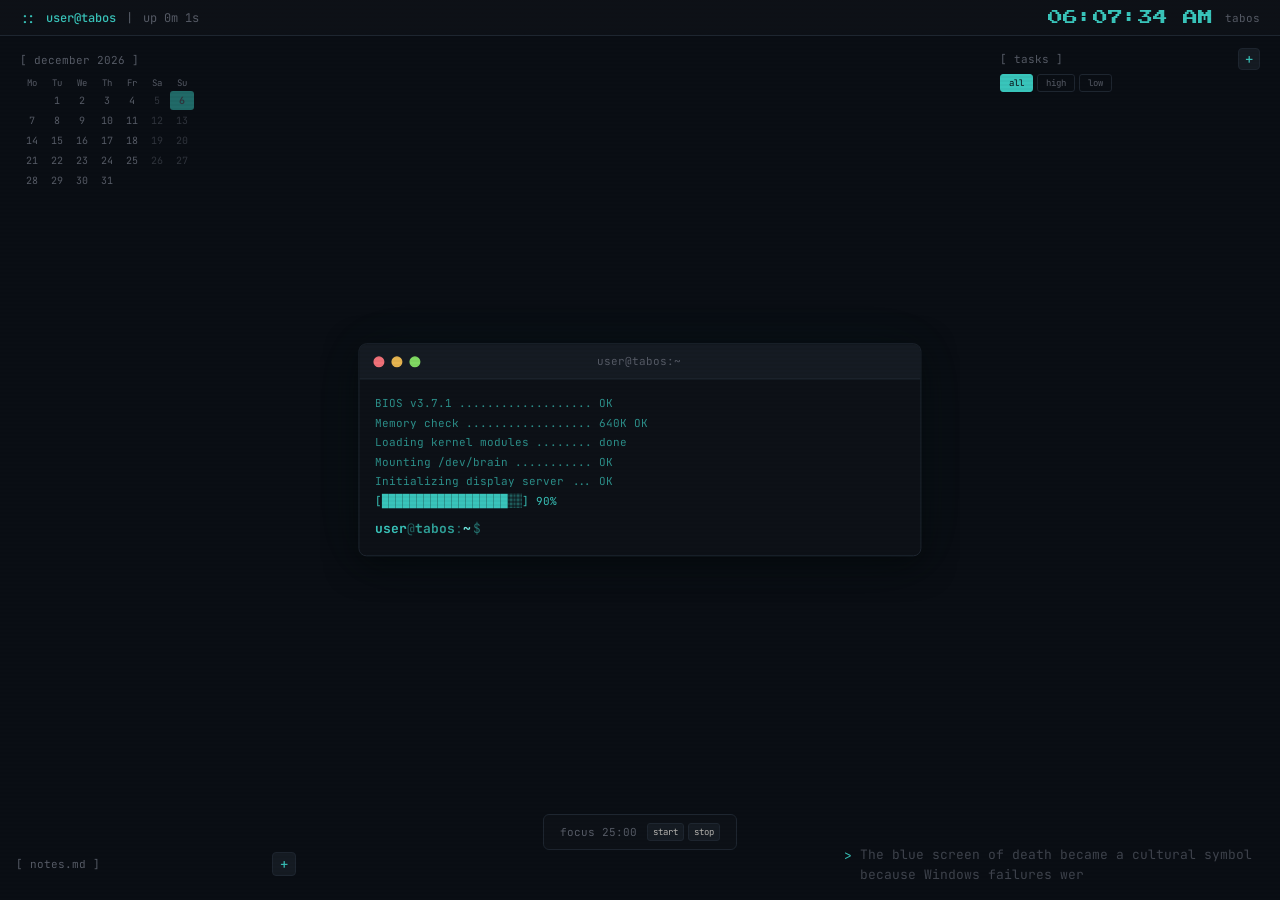
==== commit c2b45fb2: "updated, still need changes" ====
--- a/index.html
+++ b/index.html
@@ -4,7 +4,7 @@
 <head>
   <meta charset="UTF-8">
   <meta name="viewport" content="width=device-width, initial-scale=1.0">
-  <title>Terminal New Tab</title>
+  <title>New Tab</title>
   <link rel="icon" type="image/x-icon" href="/icons/ter.png">
   <link href="https://fonts.googleapis.com/css2?family=JetBrains+Mono:wght@300;400;500;700&family=Press+Start+2P&display=swap"
     rel="stylesheet">
@@ -17,13 +17,13 @@
 
   <div class="top-bar">
     <div class="top-left">
-      <div id="clock" class="clock"></div>
       <span class="distro-icon">::</span>
       <span class="distro-name" id="topBarName"></span>
       <span class="separator">|</span>
       <span id="uptime" class="uptime"></span>
     </div>
     <div class="top-right">
+      <div id="clock" class="clock"></div>
       <span id="distroLabel" class="distro-label"></span>
     </div>
   </div>
@@ -78,13 +78,6 @@
       <button class="todo-filter" data-filter="high" type="button">high</button>
       <button class="todo-filter" data-filter="low" type="button">low</button>
     </div>
-    <div class="pomodoro-panel" id="pomodoroPanel">
-      <span id="pomodoroLabel">focus 25:00</span>
-      <div class="pomodoro-actions">
-        <button id="pomodoroStartBtn" type="button">start</button>
-        <button id="pomodoroStopBtn" type="button">stop</button>
-      </div>
-    </div>
     <div class="todo-input-row" id="todoInputRow" style="display:none;">
       <input type="text" id="todoInput" class="todo-input"
         placeholder="task... ! high due:YYYY-MM-DD recur:weekly 50%" autocomplete="off" spellcheck="false">
@@ -94,6 +87,14 @@
       <span id="completedToggleBtn">> completed (<span id="completedCount">0</span>)</span>
     </div>
     <div id="completedList" class="todo-list completed-list" style="display:none;"></div>
+  </div>
+
+  <div class="pomodoro-standalone" id="pomodoroPanel">
+    <span id="pomodoroLabel">focus 25:00</span>
+    <div class="pomodoro-actions">
+      <button id="pomodoroStartBtn" type="button">start</button>
+      <button id="pomodoroStopBtn" type="button">stop</button>
+    </div>
   </div>
 
   <div class="sticky-panel" id="stickyPanel">
@@ -110,9 +111,15 @@
     <div class="modal">
       <div class="modal-header">
         <span>Edit Note</span>
-        <button class="modal-close" id="modalClose" type="button">x</button>
+        <div class="modal-header-actions">
+          <button class="modal-toggle-preview" id="togglePreview" type="button" title="Toggle preview">preview</button>
+          <button class="modal-close" id="modalClose" type="button">x</button>
+        </div>
       </div>
-      <textarea id="noteEditor" class="note-editor"></textarea>
+      <div class="modal-body">
+        <textarea id="noteEditor" class="note-editor"></textarea>
+        <div id="notePreview" class="note-preview" style="display:none;"></div>
+      </div>
       <div class="modal-footer">
         <button class="modal-btn delete" id="deleteNoteBtn" type="button">Delete</button>
         <button class="modal-btn save" id="saveNoteBtn" type="button">Save</button>
--- a/style.css
+++ b/style.css
@@ -275,6 +275,9 @@
 }
 
 .top-right {
+  display: flex;
+  align-items: center;
+  gap: 12px;
   text-align: right;
 }
 
@@ -398,7 +401,8 @@
 }
 
 .output .cmd-echo {
-  color: var(--fg2);
+  color: var(--accent);
+  opacity: 0.45;
   margin-bottom: 4px;
 }
 
@@ -433,30 +437,35 @@
 }
 
 .user {
-  color: var(--green);
+  color: var(--accent);
   font-weight: 700;
 }
 
 .at {
-  color: var(--fg2);
+  color: var(--accent);
+  opacity: 0.45;
 }
 
 .host {
-  color: var(--blue);
+  color: var(--accent);
   font-weight: 700;
+  filter: brightness(0.82);
 }
 
 .colon {
-  color: var(--fg2);
+  color: var(--accent);
+  opacity: 0.45;
 }
 
 .path {
-  color: var(--magenta);
+  color: var(--accent);
   font-weight: 700;
+  filter: brightness(1.25) saturate(0.7);
 }
 
 .dollar {
-  color: var(--fg2);
+  color: var(--accent);
+  opacity: 0.55;
   margin-left: 2px;
 }
 
@@ -469,6 +478,11 @@
   font-size: 13px;
   outline: none;
   caret-color: var(--accent);
+}
+
+.cmd-input::selection {
+  background: var(--accent);
+  color: var(--bg);
 }
 
 /* Autocomplete */
@@ -645,23 +659,30 @@
   border-color: var(--accent);
 }
 
-.pomodoro-panel {
-  display: flex;
-  align-items: center;
-  justify-content: space-between;
-  gap: 8px;
-  margin-bottom: 6px;
-  padding: 6px;
+.pomodoro-standalone {
+  position: fixed;
+  bottom: 50px;
+  left: 50%;
+  transform: translateX(-50%);
+  display: flex;
+  align-items: center;
+  justify-content: center;
+  gap: 10px;
+  padding: 8px 16px;
   background: var(--bg2);
   border: 1px solid var(--border);
-  border-radius: 4px;
-  font-size: 10px;
-  color: var(--fg2);
-}
-
-.pomodoro-panel.running {
+  border-radius: 6px;
+  font-size: 11px;
+  color: var(--fg2);
+  z-index: 8;
+  backdrop-filter: blur(4px);
+  transition: border-color 0.3s, color 0.3s;
+}
+
+.pomodoro-standalone.running {
   border-color: var(--accent);
   color: var(--accent);
+  box-shadow: 0 0 16px rgba(57, 197, 187, 0.15);
 }
 
 .pomodoro-actions {
@@ -1121,3 +1142,270 @@
 .terminal-body>* {
   animation: fadeIn 0.3s ease;
 }
+
+/* Blur/privacy */
+.blurred {
+  filter: blur(8px);
+  user-select: none;
+  pointer-events: none;
+  transition: filter 0.3s ease;
+}
+
+.blurred:hover {
+  filter: blur(3px);
+  pointer-events: auto;
+}
+
+body.alt-reveal .blurred {
+  filter: blur(0) !important;
+  pointer-events: auto !important;
+  user-select: auto !important;
+}
+
+/* Startup flicker */
+@keyframes termFlicker {
+  0%, 100% { opacity: 1; }
+  10% { opacity: 0.15; }
+  20% { opacity: 0.85; }
+  30% { opacity: 0.05; }
+  45% { opacity: 0.92; }
+  55% { opacity: 0.3; }
+  70% { opacity: 1; }
+}
+
+.startup-flicker {
+  animation: termFlicker 0.6s ease-in-out;
+}
+
+.boot-line {
+  color: var(--accent);
+  opacity: 0.7;
+  font-size: 11px;
+}
+
+.boot-bar {
+  color: var(--accent);
+  font-size: 11px;
+}
+
+/* Draggable sticky panel */
+.sticky-panel.draggable {
+  cursor: default;
+}
+
+.sticky-header.drag-handle {
+  cursor: grab;
+  user-select: none;
+}
+
+.sticky-header.drag-handle:active {
+  cursor: grabbing;
+}
+
+.sticky-panel.dragging {
+  opacity: 0.85;
+  z-index: 100;
+}
+
+/* Advanced note markdown */
+.note-card pre {
+  background: var(--bg3);
+  border: 1px solid var(--border);
+  border-radius: 4px;
+  padding: 8px 10px;
+  font-size: 11px;
+  overflow-x: auto;
+  margin: 4px 0;
+  color: var(--cyan);
+}
+
+.note-card blockquote {
+  border-left: 3px solid var(--accent);
+  padding-left: 10px;
+  margin: 4px 0;
+  color: var(--fg2);
+  font-style: italic;
+}
+
+.note-card table {
+  border-collapse: collapse;
+  width: 100%;
+  margin: 4px 0;
+  font-size: 11px;
+}
+
+.note-card th,
+.note-card td {
+  border: 1px solid var(--border);
+  padding: 4px 8px;
+  text-align: left;
+}
+
+.note-card th {
+  background: var(--bg3);
+  color: var(--accent);
+  font-weight: 500;
+}
+
+.note-card hr {
+  border: none;
+  border-top: 1px solid var(--border);
+  margin: 6px 0;
+}
+
+.note-card .checklist-item {
+  display: flex;
+  align-items: center;
+  gap: 6px;
+  margin: 2px 0;
+}
+
+.note-card .checklist-item input[type="checkbox"] {
+  accent-color: var(--accent);
+  pointer-events: none;
+}
+
+/* Modal split preview */
+.modal-header-actions {
+  display: flex;
+  align-items: center;
+  gap: 8px;
+}
+
+.modal-toggle-preview {
+  background: var(--bg3);
+  border: 1px solid var(--border);
+  color: var(--fg2);
+  font-family: var(--font);
+  font-size: 10px;
+  padding: 3px 8px;
+  border-radius: 3px;
+  cursor: pointer;
+  transition: 0.2s;
+}
+
+.modal-toggle-preview:hover,
+.modal-toggle-preview.active {
+  background: var(--accent);
+  color: var(--bg);
+  border-color: var(--accent);
+}
+
+.modal-body {
+  display: flex;
+  gap: 0;
+}
+
+.modal-body.split .note-editor {
+  width: 50%;
+  border-right: 1px solid var(--border);
+}
+
+.modal-body.split .note-preview {
+  display: block !important;
+  width: 50%;
+  padding: 12px 16px;
+  overflow-y: auto;
+  max-height: 250px;
+  font-size: 12px;
+  line-height: 1.6;
+  color: var(--fg);
+}
+
+.note-preview h1,
+.note-preview h2,
+.note-preview h3 {
+  color: var(--yellow);
+  margin: 4px 0;
+}
+
+.note-preview h1 { font-size: 16px; }
+.note-preview h2 { font-size: 14px; }
+.note-preview h3 { font-size: 13px; }
+
+.note-preview strong { color: var(--green); }
+.note-preview em { color: var(--magenta); }
+.note-preview code {
+  background: var(--bg3);
+  padding: 1px 4px;
+  border-radius: 2px;
+  color: var(--cyan);
+  font-size: 11px;
+}
+
+.note-preview pre {
+  background: var(--bg3);
+  border: 1px solid var(--border);
+  border-radius: 4px;
+  padding: 8px 10px;
+  font-size: 11px;
+  overflow-x: auto;
+  margin: 4px 0;
+  color: var(--cyan);
+}
+
+.note-preview blockquote {
+  border-left: 3px solid var(--accent);
+  padding-left: 10px;
+  margin: 4px 0;
+  color: var(--fg2);
+}
+
+.note-preview table {
+  border-collapse: collapse;
+  width: 100%;
+  margin: 4px 0;
+  font-size: 11px;
+}
+
+.note-preview th,
+.note-preview td {
+  border: 1px solid var(--border);
+  padding: 4px 8px;
+  text-align: left;
+}
+
+.note-preview th {
+  background: var(--bg3);
+  color: var(--accent);
+}
+
+.note-preview a { color: var(--blue); }
+
+.note-preview ul,
+.note-preview ol {
+  padding-left: 16px;
+  margin: 2px 0;
+}
+
+.note-preview hr {
+  border: none;
+  border-top: 1px solid var(--border);
+  margin: 6px 0;
+}
+
+/* Void easter egg */
+@keyframes voidPulse {
+  0% { opacity: 0; }
+  50% { opacity: 1; }
+  100% { opacity: 0.85; }
+}
+
+.void-overlay {
+  position: fixed;
+  inset: 0;
+  background: #000;
+  z-index: 99999;
+  display: flex;
+  align-items: center;
+  justify-content: center;
+  animation: voidPulse 2s ease-in-out;
+}
+
+.void-text {
+  color: var(--fg2);
+  font-family: var(--font);
+  font-size: 13px;
+  opacity: 0;
+  animation: fadeIn 0.5s ease 1.5s forwards;
+}
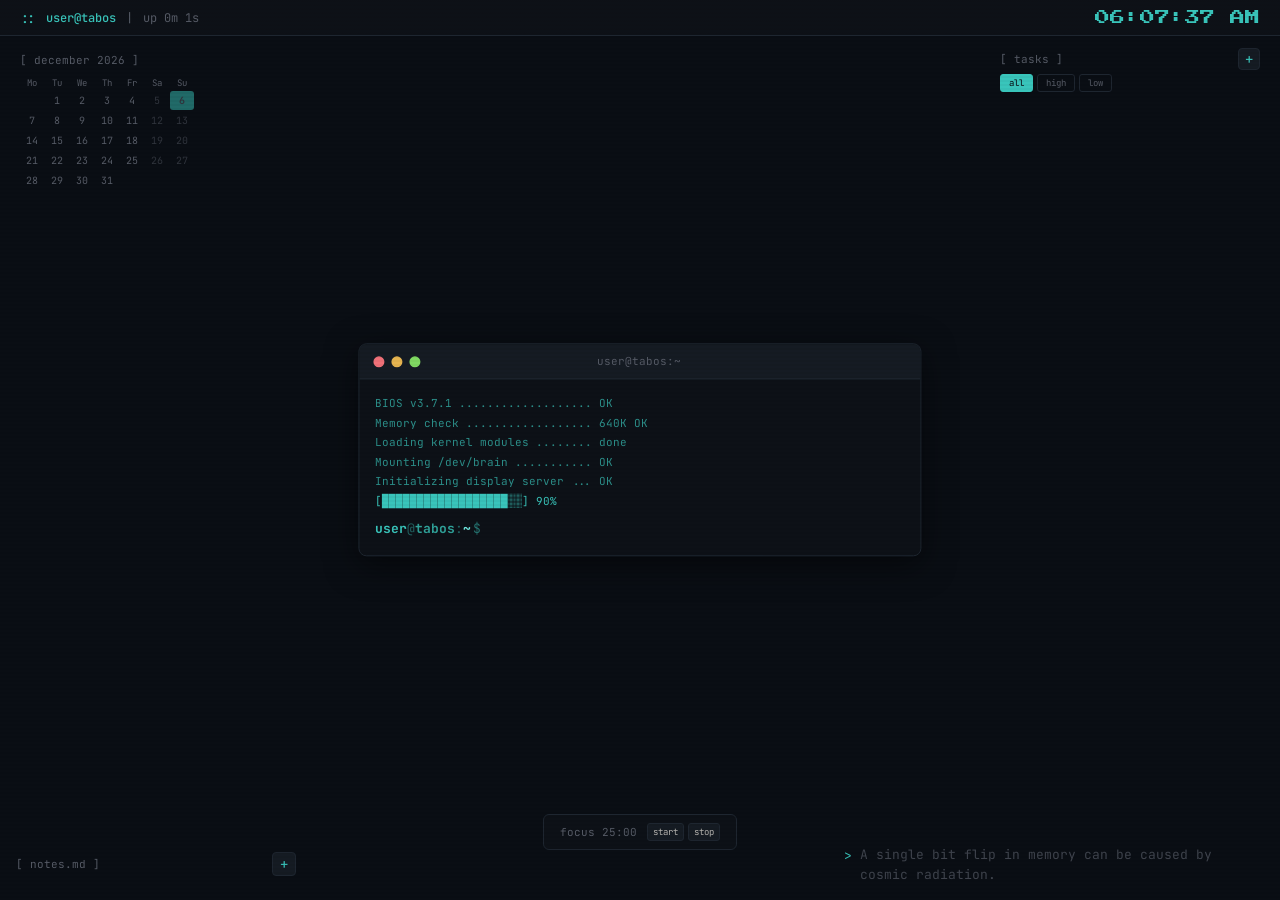
==== commit 794182ec: "version 3 fixes needed!!!" ====
--- a/index.html
+++ b/index.html
@@ -11,7 +11,7 @@
   <link rel="stylesheet" href="style.css">
 </head>
 
-<body>
+<body class="theme-terminal">
   <div class="scanlines"></div>
   <canvas id="rainCanvas" class="rain-bg"></canvas>
 
@@ -24,7 +24,19 @@
     </div>
     <div class="top-right">
       <div id="clock" class="clock"></div>
-      <span id="distroLabel" class="distro-label"></span>
+    </div>
+  </div>
+
+  <div class="analog-clock" id="analogClock" aria-label="Analog clock">
+    <div class="analog-face">
+      <span class="analog-mark mark-12">12</span>
+      <span class="analog-mark mark-3">3</span>
+      <span class="analog-mark mark-6">6</span>
+      <span class="analog-mark mark-9">9</span>
+      <span class="analog-hand hour" id="analogHour"></span>
+      <span class="analog-hand minute" id="analogMinute"></span>
+      <span class="analog-hand second" id="analogSecond"></span>
+      <span class="analog-pin"></span>
     </div>
   </div>
 
@@ -181,6 +193,7 @@
   <script src="storage.js"></script>
   <script src="core.js"></script>
   <script src="config.js"></script>
+  <script src="layout.js"></script>
   <script src="facts.js"></script>
   <script src="rain.js"></script>
   <script src="notes.js"></script>
--- a/style.css
+++ b/style.css
@@ -682,7 +682,7 @@
 .pomodoro-standalone.running {
   border-color: var(--accent);
   color: var(--accent);
-  box-shadow: 0 0 16px rgba(57, 197, 187, 0.15);
+  box-shadow: none;
 }
 
 .pomodoro-actions {
@@ -946,9 +946,9 @@
   border: 1px solid var(--border);
   border-left: 3px solid var(--accent);
   border-radius: 4px;
-  padding: 10px 12px;
-  font-size: 13px;
-  line-height: 1.6;
+  padding: 6px 8px;
+  font-size: 11px;
+  line-height: 1.35;
   cursor: pointer;
   transition: 0.2s;
 }
@@ -961,8 +961,8 @@
 .note-card h2,
 .note-card h3 {
   color: var(--yellow);
-  font-size: 14px;
-  margin: 4px 0;
+  font-size: 12px;
+  margin: 2px 0;
 }
 
 .note-card strong {
@@ -1188,23 +1188,172 @@
   font-size: 11px;
 }
 
-/* Draggable sticky panel */
-.sticky-panel.draggable {
-  cursor: default;
-}
-
-.sticky-header.drag-handle {
+/* Floating individual notes */
+.floating-note {
+  position: fixed;
+  width: 200px;
+  max-height: 200px;
+  background: var(--bg2);
+  border: 1px solid var(--border);
+  border-radius: 5px;
+  box-shadow: 0 2px 14px rgba(0,0,0,0.35);
+  z-index: 5;
+  overflow: hidden;
+  transition: box-shadow 0.2s;
+}
+
+.floating-note:hover {
+  box-shadow: 0 4px 20px rgba(0,0,0,0.45);
+}
+
+.floating-note.dragging {
+  opacity: 0.85;
+  box-shadow: 0 8px 30px rgba(0,0,0,0.5);
+  z-index: 100;
+}
+
+.fn-header {
+  display: flex;
+  justify-content: space-between;
+  align-items: center;
+  padding: 3px 8px;
+  background: var(--bg3);
   cursor: grab;
+  font-size: 9px;
+  color: var(--fg2);
+  border-bottom: 1px solid var(--border);
   user-select: none;
 }
 
-.sticky-header.drag-handle:active {
+.fn-header:active {
   cursor: grabbing;
 }
 
-.sticky-panel.dragging {
-  opacity: 0.85;
-  z-index: 100;
+.fn-title {
+  opacity: 0.7;
+  white-space: nowrap;
+  overflow: hidden;
+  text-overflow: ellipsis;
+}
+
+.fn-edit {
+  cursor: pointer;
+  opacity: 0.4;
+  font-size: 11px;
+  transition: 0.15s;
+}
+
+.fn-edit:hover {
+  opacity: 1;
+  color: var(--accent);
+}
+
+.fn-body {
+  padding: 6px 8px;
+  font-size: 11px;
+  line-height: 1.35;
+  overflow-y: auto;
+  max-height: 160px;
+  color: var(--fg);
+}
+
+.fn-body h1, .fn-body h2, .fn-body h3 {
+  color: var(--yellow);
+  font-size: 12px;
+  margin: 2px 0;
+}
+
+.fn-body strong { color: var(--green); }
+.fn-body em { color: var(--magenta); }
+.fn-body code {
+  background: var(--bg3);
+  padding: 1px 3px;
+  border-radius: 2px;
+  color: var(--cyan);
+  font-size: 10px;
+}
+
+.fn-body pre {
+  background: var(--bg3);
+  border: 1px solid var(--border);
+  border-radius: 3px;
+  padding: 5px 7px;
+  font-size: 10px;
+  overflow-x: auto;
+  margin: 3px 0;
+  color: var(--cyan);
+}
+
+.fn-body a { color: var(--blue); }
+
+.fn-body ul, .fn-body ol {
+  padding-left: 14px;
+  margin: 1px 0;
+}
+
+.fn-body blockquote {
+  border-left: 2px solid var(--accent);
+  padding-left: 8px;
+  margin: 3px 0;
+  color: var(--fg2);
+  font-size: 10px;
+}
+
+.fn-body table {
+  border-collapse: collapse;
+  width: 100%;
+  margin: 3px 0;
+  font-size: 10px;
+}
+
+.fn-body th, .fn-body td {
+  border: 1px solid var(--border);
+  padding: 2px 5px;
+}
+
+.fn-body th {
+  background: var(--bg3);
+  color: var(--accent);
+}
+
+/* Note directory in panel */
+.note-dir-item {
+  padding: 3px 6px;
+  font-size: 10px;
+  color: var(--fg2);
+  cursor: pointer;
+  border-bottom: 1px solid var(--border);
+  transition: 0.15s;
+  white-space: nowrap;
+  overflow: hidden;
+  text-overflow: ellipsis;
+}
+
+.note-dir-item:hover {
+  color: var(--accent);
+  background: var(--bg3);
+}
+
+.note-dir-dot {
+  color: var(--accent);
+  margin-right: 5px;
+  font-size: 6px;
+  vertical-align: middle;
+}
+
+@keyframes noteFlash {
+  0%, 100% { outline: 0 solid rgba(0,0,0,0); }
+  50% { outline: 3px solid rgba(0,0,0,0.22); }
+}
+
+.note-flash {
+  animation: noteFlash 0.5s ease;
+}
+
+/* 3D Parallax */
+.p3d-target {
+  transition: transform 0.12s ease-out;
+  will-change: transform;
 }
 
 /* Advanced note markdown */
@@ -1409,3 +1558,1572 @@
   opacity: 0;
   animation: fadeIn 0.5s ease 1.5s forwards;
 }
+
+/* Final layout themes */
+* {
+  scrollbar-width: thin;
+  scrollbar-color: rgba(110, 118, 128, 0.42) transparent;
+}
+
+*::-webkit-scrollbar {
+  width: 7px;
+  height: 7px;
+}
+
+*::-webkit-scrollbar-track {
+  background: transparent;
+}
+
+*::-webkit-scrollbar-thumb {
+  background: rgba(110, 118, 128, 0.34);
+  border: 2px solid transparent;
+  border-radius: 999px;
+  background-clip: content-box;
+}
+
+*::-webkit-scrollbar-thumb:hover {
+  background: rgba(110, 118, 128, 0.5);
+  border: 2px solid transparent;
+  background-clip: content-box;
+}
+
+.distro-label {
+  display: none;
+}
+
+.terminal-window {
+  box-shadow: 0 8px 32px rgba(0, 0, 0, 0.5);
+}
+
+.pomodoro-standalone.running {
+  box-shadow: none;
+}
+
+.notes-container,
+.fn-body,
+.terminal-body,
+.todo-list,
+.note-editor,
+.note-preview {
+  scrollbar-width: thin;
+  scrollbar-color: rgba(80, 84, 90, 0.32) transparent;
+}
+
+.notes-container::-webkit-scrollbar,
+.fn-body::-webkit-scrollbar,
+.terminal-body::-webkit-scrollbar,
+.todo-list::-webkit-scrollbar,
+.note-editor::-webkit-scrollbar,
+.note-preview::-webkit-scrollbar {
+  width: 7px;
+  height: 7px;
+}
+
+.notes-container::-webkit-scrollbar-track,
+.fn-body::-webkit-scrollbar-track,
+.terminal-body::-webkit-scrollbar-track,
+.todo-list::-webkit-scrollbar-track,
+.note-editor::-webkit-scrollbar-track,
+.note-preview::-webkit-scrollbar-track {
+  background: transparent;
+}
+
+.notes-container::-webkit-scrollbar-thumb,
+.fn-body::-webkit-scrollbar-thumb,
+.terminal-body::-webkit-scrollbar-thumb,
+.todo-list::-webkit-scrollbar-thumb,
+.note-editor::-webkit-scrollbar-thumb,
+.note-preview::-webkit-scrollbar-thumb {
+  background: rgba(80, 84, 90, 0.32);
+  border: 2px solid transparent;
+  border-radius: 999px;
+  background-clip: content-box;
+}
+
+.floating-note {
+  min-width: 170px;
+  min-height: 135px;
+  max-width: min(480px, calc(100vw - 24px));
+  max-height: calc(100vh - 48px);
+  display: flex;
+  flex-direction: column;
+  resize: both;
+  overflow: hidden;
+  background: #fff59b;
+  border: 1px solid #d8bc42;
+  border-radius: 2px;
+  box-shadow: 0 6px 14px rgba(0, 0, 0, 0.28);
+  color: #2f2a12;
+}
+
+.floating-note:hover,
+.floating-note.dragging {
+  box-shadow: 0 8px 18px rgba(0, 0, 0, 0.32);
+}
+
+.fn-header {
+  flex: 0 0 auto;
+  min-height: 24px;
+  background: #f5df63;
+  border-bottom: 1px solid rgba(130, 100, 0, 0.24);
+  color: #5a4b11;
+  padding: 5px 8px;
+}
+
+.fn-title {
+  opacity: 0.85;
+}
+
+.fn-edit {
+  color: #5a4b11;
+  opacity: 0.55;
+}
+
+.fn-edit:hover {
+  color: #141006;
+}
+
+.fn-body {
+  flex: 1 1 auto;
+  min-height: 0;
+  max-height: none;
+  overflow: auto;
+  color: #2f2a12;
+  padding: 10px 12px;
+}
+
+.fn-body h1,
+.fn-body h2,
+.fn-body h3 {
+  color: #5d4c0b;
+}
+
+.fn-body strong,
+.fn-body em {
+  color: #2f2a12;
+}
+
+.fn-body code,
+.fn-body pre {
+  background: rgba(255, 255, 255, 0.55);
+  border-color: rgba(120, 92, 0, 0.22);
+  color: #44360a;
+}
+
+.fn-body blockquote {
+  border-left-color: rgba(120, 92, 0, 0.36);
+  color: #5c4d16;
+}
+
+.note-flash {
+  animation: noteFlash 0.5s ease;
+}
+
+@keyframes noteFlash {
+  0%, 100% {
+    outline: 0 solid rgba(0, 0, 0, 0);
+  }
+
+  50% {
+    outline: 3px solid rgba(0, 0, 0, 0.22);
+  }
+}
+
+.analog-clock {
+  display: none;
+  position: fixed;
+  top: 84px;
+  right: 34px;
+  width: 230px;
+  height: 230px;
+  z-index: 6;
+}
+
+.analog-face {
+  position: relative;
+  width: 100%;
+  height: 100%;
+  border-radius: 50%;
+  background: rgba(255, 255, 255, 0.76);
+  border: 2px solid rgba(0, 0, 0, 0.18);
+  box-shadow: 0 18px 36px rgba(0, 0, 0, 0.18);
+}
+
+.analog-face::before {
+  content: '';
+  position: absolute;
+  inset: 13px;
+  border-radius: 50%;
+  border: 1px solid rgba(0, 0, 0, 0.14);
+}
+
+.analog-mark {
+  position: absolute;
+  color: #1b1d21;
+  font-size: 14px;
+  font-weight: 700;
+  line-height: 1;
+}
+
+.mark-12 {
+  top: 16px;
+  left: 50%;
+  transform: translateX(-50%);
+}
+
+.mark-3 {
+  top: 50%;
+  right: 18px;
+  transform: translateY(-50%);
+}
+
+.mark-6 {
+  bottom: 16px;
+  left: 50%;
+  transform: translateX(-50%);
+}
+
+.mark-9 {
+  top: 50%;
+  left: 18px;
+  transform: translateY(-50%);
+}
+
+.analog-hand {
+  position: absolute;
+  left: 50%;
+  bottom: 50%;
+  transform-origin: 50% 100%;
+  transform: translateX(-50%) rotate(0deg);
+  border-radius: 999px;
+}
+
+.analog-hand.hour {
+  width: 7px;
+  height: 58px;
+  background: #17191d;
+}
+
+.analog-hand.minute {
+  width: 5px;
+  height: 78px;
+  background: #252a31;
+}
+
+.analog-hand.second {
+  width: 2px;
+  height: 86px;
+  background: #d94040;
+}
+
+.analog-pin {
+  position: absolute;
+  left: 50%;
+  top: 50%;
+  width: 14px;
+  height: 14px;
+  background: #17191d;
+  border: 2px solid rgba(255, 255, 255, 0.8);
+  border-radius: 50%;
+  transform: translate(-50%, -50%);
+}
+
+body:not(.theme-terminal) .analog-clock {
+  display: block;
+}
+
+body:not(.theme-terminal) .fact-bar {
+  display: none;
+}
+
+body:not(.theme-terminal) .scanlines {
+  display: none;
+}
+
+body:not(.theme-terminal) .top-right {
+  display: none;
+}
+
+body.theme-neo {
+  --bg: #f8f8f8;
+  --bg2: #ffffff;
+  --bg3: #ffef5c;
+  --fg: #111111;
+  --fg2: #4d4d4d;
+  --accent: #245cff;
+  --border: #111111;
+  background:
+    repeating-linear-gradient(0deg, rgba(17, 17, 17, 0.06) 0 1px, transparent 1px 34px),
+    repeating-linear-gradient(90deg, rgba(17, 17, 17, 0.06) 0 1px, transparent 1px 34px),
+    #f8f8f8;
+  color: var(--fg);
+}
+
+body.theme-neo .top-bar {
+  height: 52px;
+  padding: 0 28px;
+  background: #ffef5c;
+  color: #111111;
+  border-bottom: 4px solid #111111;
+  font-size: 13px;
+}
+
+body.theme-neo .terminal-container {
+  top: 86px;
+  left: 28px;
+  transform: none;
+  width: min(58vw, 780px);
+  min-width: 0;
+}
+
+body.theme-neo .terminal-window,
+body.theme-neo .todo-panel,
+body.theme-neo .calendar-panel,
+body.theme-neo .pomodoro-standalone,
+body.theme-neo .sticky-panel {
+  background: #ffffff;
+  border: 4px solid #111111;
+  border-radius: 0;
+  box-shadow: 8px 8px 0 #111111;
+}
+
+body.theme-neo .terminal-titlebar {
+  background: #ff6b6b;
+  border-bottom: 4px solid #111111;
+}
+
+body.theme-neo .terminal-body {
+  max-height: 44vh;
+}
+
+body.theme-neo .calendar-panel {
+  top: 86px;
+  left: auto;
+  right: 302px;
+  padding: 14px;
+}
+
+body.theme-neo .todo-panel {
+  top: auto;
+  right: auto;
+  bottom: 28px;
+  left: 28px;
+  width: min(58vw, 780px);
+  max-height: 31vh;
+  padding: 14px;
+}
+
+body.theme-neo .sticky-panel {
+  right: 34px;
+  left: auto;
+  bottom: 30px;
+  width: 242px;
+  max-height: 35vh;
+  padding: 12px;
+}
+
+body.theme-neo .pomodoro-standalone {
+  top: 342px;
+  right: 48px;
+  bottom: auto;
+  left: auto;
+  transform: none;
+  color: #111111;
+}
+
+body.theme-neo .analog-face {
+  background: #ffffff;
+  border: 4px solid #111111;
+  box-shadow: 8px 8px 0 #111111;
+}
+
+body.theme-neo .todo-add-btn,
+body.theme-neo .todo-filter,
+body.theme-neo .pomodoro-actions button,
+body.theme-neo .sticky-btn,
+body.theme-neo .modal-btn,
+body.theme-neo .modal-toggle-preview {
+  border: 2px solid #111111;
+  border-radius: 0;
+  box-shadow: 3px 3px 0 #111111;
+}
+
+body.theme-liquid {
+  --bg: #eaf2f7;
+  --bg2: rgba(255, 255, 255, 0.46);
+  --bg3: rgba(255, 255, 255, 0.66);
+  --fg: #16202a;
+  --fg2: #5d6a76;
+  --accent: #007aff;
+  --border: rgba(255, 255, 255, 0.56);
+  background: #eaf2f7;
+  color: var(--fg);
+}
+
+body.theme-liquid::before {
+  content: '';
+  position: fixed;
+  inset: 0;
+  pointer-events: none;
+  background:
+    linear-gradient(135deg, rgba(255, 255, 255, 0.74), rgba(255, 255, 255, 0) 44%),
+    linear-gradient(315deg, rgba(68, 156, 255, 0.18), rgba(255, 255, 255, 0) 50%),
+    #eaf2f7;
+  z-index: 0;
+}
+
+body.theme-liquid .top-bar {
+  top: 16px;
+  left: 18px;
+  right: 18px;
+  height: 48px;
+  border: 1px solid rgba(255, 255, 255, 0.56);
+  border-radius: 22px;
+  background: rgba(255, 255, 255, 0.42);
+  backdrop-filter: blur(22px) saturate(1.35);
+  box-shadow: 0 12px 36px rgba(41, 72, 102, 0.14);
+}
+
+body.theme-liquid .terminal-container {
+  top: 52%;
+  left: 34px;
+  transform: translateY(-50%);
+  width: min(56vw, 780px);
+  min-width: 0;
+}
+
+body.theme-liquid .terminal-window,
+body.theme-liquid .todo-panel,
+body.theme-liquid .calendar-panel,
+body.theme-liquid .pomodoro-standalone,
+body.theme-liquid .sticky-panel,
+body.theme-liquid .modal {
+  background: rgba(255, 255, 255, 0.42);
+  border: 1px solid rgba(255, 255, 255, 0.62);
+  border-radius: 22px;
+  backdrop-filter: blur(24px) saturate(1.35);
+  box-shadow: 0 20px 52px rgba(40, 76, 112, 0.18);
+}
+
+body.theme-liquid .terminal-titlebar {
+  background: rgba(255, 255, 255, 0.32);
+  border-bottom: 1px solid rgba(255, 255, 255, 0.56);
+}
+
+body.theme-liquid .terminal-body {
+  max-height: 58vh;
+}
+
+body.theme-liquid .calendar-panel {
+  top: 92px;
+  left: auto;
+  right: 312px;
+  padding: 16px;
+}
+
+body.theme-liquid .todo-panel {
+  top: 332px;
+  right: 34px;
+  width: 274px;
+  max-height: 35vh;
+  padding: 16px;
+}
+
+body.theme-liquid .sticky-panel {
+  bottom: 28px;
+  left: auto;
+  right: 34px;
+  width: 274px;
+  max-height: 30vh;
+  padding: 16px;
+}
+
+body.theme-liquid .pomodoro-standalone {
+  left: 34px;
+  bottom: 28px;
+  transform: none;
+}
+
+body.theme-liquid .analog-face {
+  background: rgba(255, 255, 255, 0.48);
+  border-color: rgba(255, 255, 255, 0.68);
+  backdrop-filter: blur(26px) saturate(1.35);
+  box-shadow: 0 18px 50px rgba(40, 76, 112, 0.2);
+}
+
+body.theme-aero {
+  --bg: #8fc7f0;
+  --bg2: rgba(240, 250, 255, 0.48);
+  --bg3: rgba(255, 255, 255, 0.62);
+  --fg: #13202c;
+  --fg2: #4e6071;
+  --accent: #2f7ed8;
+  --border: rgba(255, 255, 255, 0.78);
+  background:
+    linear-gradient(180deg, #8fc7f0 0%, #d6f0ff 52%, #6eb05a 53%, #3b872e 100%);
+  color: var(--fg);
+}
+
+body.theme-aero .top-bar {
+  height: 46px;
+  background: rgba(23, 76, 126, 0.42);
+  border-bottom: 1px solid rgba(255, 255, 255, 0.72);
+  box-shadow: inset 0 1px rgba(255, 255, 255, 0.56), 0 10px 26px rgba(0, 48, 92, 0.22);
+  backdrop-filter: blur(16px) saturate(1.25);
+  color: #ffffff;
+}
+
+body.theme-aero .terminal-container {
+  top: 92px;
+  left: 24px;
+  transform: none;
+  width: min(60vw, 820px);
+  min-width: 0;
+}
+
+body.theme-aero .terminal-window,
+body.theme-aero .todo-panel,
+body.theme-aero .calendar-panel,
+body.theme-aero .pomodoro-standalone,
+body.theme-aero .sticky-panel,
+body.theme-aero .modal {
+  background: rgba(240, 250, 255, 0.48);
+  border: 1px solid rgba(255, 255, 255, 0.78);
+  border-radius: 7px;
+  backdrop-filter: blur(18px) saturate(1.25);
+  box-shadow: inset 0 1px rgba(255, 255, 255, 0.75), 0 14px 32px rgba(0, 43, 82, 0.28);
+}
+
+body.theme-aero .terminal-titlebar {
+  background: rgba(35, 113, 184, 0.44);
+  border-bottom: 1px solid rgba(255, 255, 255, 0.72);
+  color: #ffffff;
+}
+
+body.theme-aero .terminal-body {
+  max-height: 48vh;
+}
+
+body.theme-aero .calendar-panel {
+  left: auto;
+  right: 310px;
+  top: 82px;
+  padding: 14px;
+}
+
+body.theme-aero .todo-panel {
+  top: auto;
+  bottom: 25px;
+  right: 24px;
+  width: 284px;
+  max-height: 38vh;
+  padding: 14px;
+}
+
+body.theme-aero .sticky-panel {
+  left: 24px;
+  bottom: 25px;
+  width: min(60vw, 420px);
+  max-height: 28vh;
+  padding: 14px;
+}
+
+body.theme-aero .pomodoro-standalone {
+  left: 50%;
+  bottom: 25px;
+}
+
+body.theme-aero .analog-face {
+  background: rgba(238, 248, 255, 0.52);
+  border: 1px solid rgba(255, 255, 255, 0.86);
+  backdrop-filter: blur(20px) saturate(1.25);
+  box-shadow: inset 0 1px rgba(255, 255, 255, 0.86), 0 16px 36px rgba(0, 43, 82, 0.26);
+}
+
+body.theme-aero .todo-add-btn,
+body.theme-aero .todo-filter,
+body.theme-aero .sticky-btn,
+body.theme-aero .modal-btn,
+body.theme-aero .modal-toggle-preview {
+  background: linear-gradient(180deg, rgba(255, 255, 255, 0.9), rgba(206, 229, 247, 0.75));
+  border-color: rgba(67, 118, 162, 0.62);
+  color: #173955;
+}
+
+body.theme-aero .todo-filter.active,
+body.theme-aero .todo-add-btn:hover,
+body.theme-aero .sticky-btn:hover {
+  color: #ffffff;
+  background: #2f7ed8;
+}
+
+@media (max-width: 900px) {
+  body:not(.theme-terminal) {
+    overflow-y: auto;
+    min-height: 100%;
+  }
+
+  body:not(.theme-terminal) .top-bar {
+    position: sticky;
+    top: 0;
+    left: 0;
+    right: 0;
+    border-radius: 0;
+  }
+
+  body:not(.theme-terminal) .analog-clock {
+    position: relative;
+    top: auto;
+    right: auto;
+    width: min(56vw, 210px);
+    height: min(56vw, 210px);
+    margin: 76px auto 18px;
+  }
+
+  body:not(.theme-terminal) .terminal-container,
+  body:not(.theme-terminal) .todo-panel,
+  body:not(.theme-terminal) .calendar-panel,
+  body:not(.theme-terminal) .sticky-panel,
+  body:not(.theme-terminal) .pomodoro-standalone {
+    position: relative;
+    top: auto;
+    right: auto;
+    bottom: auto;
+    left: auto;
+    transform: none;
+    width: calc(100vw - 28px);
+    min-width: 0;
+    margin: 14px auto;
+  }
+
+  body:not(.theme-terminal) .terminal-body {
+    max-height: 45vh;
+  }
+
+  body.theme-terminal .terminal-container {
+    width: calc(100vw - 28px);
+    min-width: 0;
+  }
+
+  body.theme-terminal .todo-panel {
+    width: calc(100vw - 32px);
+    left: 16px;
+    right: auto;
+    top: auto;
+    bottom: 82px;
+    max-height: 28vh;
+  }
+
+  body.theme-terminal .sticky-panel {
+    display: none;
+  }
+}
+
+/* Movable/resizable widgets */
+.layout-widget {
+  isolation: isolate;
+}
+
+.layout-drag-handle {
+  cursor: move;
+  user-select: none;
+}
+
+.layout-resize-grip {
+  position: absolute;
+  right: 7px;
+  bottom: 7px;
+  width: 15px;
+  height: 15px;
+  border-right: 2px solid currentColor;
+  border-bottom: 2px solid currentColor;
+  color: var(--accent);
+  cursor: nwse-resize;
+  opacity: 0;
+  z-index: 40;
+  transition: opacity 0.15s ease;
+}
+
+.layout-widget:hover > .layout-resize-grip,
+.layout-widget.layout-moving > .layout-resize-grip,
+.layout-widget.layout-resizing > .layout-resize-grip,
+.layout-custom > .layout-resize-grip {
+  opacity: 0.62;
+}
+
+.layout-custom {
+  max-width: none !important;
+  max-height: none !important;
+}
+
+.terminal-container.layout-custom .terminal-window {
+  height: 100%;
+  display: flex;
+  flex-direction: column;
+}
+
+.terminal-container.layout-custom .terminal-body {
+  flex: 1 1 auto;
+  min-height: 0;
+  max-height: none;
+}
+
+.todo-panel.layout-custom,
+.sticky-panel.layout-custom {
+  display: flex;
+  flex-direction: column;
+}
+
+.todo-panel.layout-custom .todo-list,
+.sticky-panel.layout-custom .notes-container {
+  flex: 1 1 auto;
+  min-height: 0;
+  max-height: none;
+}
+
+.analog-clock.layout-custom .analog-face {
+  width: 100%;
+  height: 100%;
+}
+
+.fact-bar.layout-custom {
+  align-items: center;
+}
+
+/* Premium theme pass */
+body.theme-terminal .sticky-panel {
+  display: block;
+}
+
+body.theme-terminal .floating-note {
+  background: #fff4a8;
+  border-color: #c9aa36;
+  color: #2f2a12;
+}
+
+body.theme-terminal .fn-header {
+  background: #efd65b;
+}
+
+body.theme-neo {
+  --bg: #f7f8fd;
+  --bg2: #ffffff;
+  --bg3: #eef3ff;
+  --fg: #18202b;
+  --fg2: #657083;
+  --accent: #1a73e8;
+  --green: #0b8043;
+  --red: #d93025;
+  --yellow: #fbbc04;
+  --blue: #1a73e8;
+  --magenta: #a142f4;
+  --cyan: #129eaf;
+  --border: #dde3f0;
+  font-family: 'Google Sans', 'Product Sans', Inter, system-ui, sans-serif;
+  background:
+    linear-gradient(135deg, rgba(66, 133, 244, 0.14) 0%, rgba(66, 133, 244, 0) 34%),
+    linear-gradient(315deg, rgba(52, 168, 83, 0.13) 0%, rgba(52, 168, 83, 0) 36%),
+    linear-gradient(180deg, #fbfcff 0%, #eef3ff 100%);
+}
+
+body.theme-neo .rain-bg {
+  opacity: 0.18;
+}
+
+body.theme-neo .top-bar {
+  top: 16px;
+  left: 18px;
+  right: 18px;
+  height: 58px;
+  padding: 0 24px;
+  background: rgba(255, 255, 255, 0.88);
+  border: 1px solid rgba(218, 224, 235, 0.9);
+  border-radius: 30px;
+  box-shadow: 0 16px 40px rgba(50, 70, 110, 0.12);
+  color: var(--fg);
+}
+
+body.theme-neo .terminal-container {
+  top: 96px;
+  left: 32px;
+  width: min(58vw, 800px);
+}
+
+body.theme-neo .terminal-window {
+  background: #11151d;
+  border: 1px solid rgba(31, 42, 59, 0.9);
+  border-radius: 28px;
+  box-shadow: 0 24px 70px rgba(32, 48, 80, 0.24);
+}
+
+body.theme-neo .terminal-titlebar {
+  padding: 14px 18px;
+  background: linear-gradient(180deg, #222a37, #171d27);
+  border-bottom: 1px solid rgba(255, 255, 255, 0.08);
+  border-radius: 28px 28px 0 0;
+}
+
+body.theme-neo .terminal-body {
+  color: #e8eaed;
+}
+
+body.theme-neo .calendar-panel,
+body.theme-neo .todo-panel,
+body.theme-neo .sticky-panel,
+body.theme-neo .pomodoro-standalone,
+body.theme-neo .modal {
+  background: rgba(255, 255, 255, 0.92);
+  border: 1px solid rgba(218, 224, 235, 0.95);
+  border-radius: 28px;
+  box-shadow: 0 18px 50px rgba(50, 70, 110, 0.14);
+}
+
+body.theme-neo .calendar-panel {
+  right: 318px;
+  padding: 18px;
+}
+
+body.theme-neo .todo-panel {
+  bottom: 30px;
+  padding: 18px;
+}
+
+body.theme-neo .sticky-panel {
+  right: 34px;
+  padding: 16px;
+}
+
+body.theme-neo .todo-title,
+body.theme-neo .sticky-title,
+body.theme-neo .cal-title {
+  color: #41516d;
+  font-weight: 700;
+}
+
+body.theme-neo .todo-item {
+  background: #f7f9ff;
+  border: 1px solid #e3e9f6;
+  border-radius: 18px;
+  padding: 9px 10px;
+}
+
+body.theme-neo .todo-item:hover {
+  background: #edf4ff;
+}
+
+body.theme-neo .todo-add-btn,
+body.theme-neo .todo-filter,
+body.theme-neo .pomodoro-actions button,
+body.theme-neo .sticky-btn,
+body.theme-neo .modal-btn,
+body.theme-neo .modal-toggle-preview {
+  border: 1px solid #d8e2f3;
+  border-radius: 999px;
+  box-shadow: none;
+  background: #eef3ff;
+  color: #1a4e9f;
+}
+
+body.theme-neo .todo-filter.active,
+body.theme-neo .todo-add-btn:hover,
+body.theme-neo .sticky-btn:hover,
+body.theme-neo .pomodoro-actions button:hover {
+  background: #1a73e8;
+  border-color: #1a73e8;
+  color: #ffffff;
+}
+
+body.theme-neo .analog-face {
+  background: linear-gradient(180deg, #ffffff, #eef3ff);
+  border: 1px solid rgba(218, 224, 235, 0.95);
+  border-radius: 50%;
+  box-shadow: 0 22px 56px rgba(50, 70, 110, 0.18);
+}
+
+body.theme-neo .floating-note {
+  background: #fff2b8;
+  border: 1px solid #edd577;
+  border-radius: 18px;
+  box-shadow: 0 14px 34px rgba(101, 78, 20, 0.18);
+}
+
+body.theme-neo .fn-header {
+  background: rgba(255, 225, 112, 0.78);
+  border-radius: 18px 18px 0 0;
+}
+
+body.theme-liquid {
+  --bg: #05070d;
+  --bg2: rgba(18, 23, 34, 0.58);
+  --bg3: rgba(255, 255, 255, 0.08);
+  --fg: #eef6ff;
+  --fg2: #93a2b7;
+  --accent: #7dd3fc;
+  --green: #80ed99;
+  --red: #ff6b7a;
+  --yellow: #ffd166;
+  --blue: #8ab4ff;
+  --magenta: #d8b4fe;
+  --cyan: #67e8f9;
+  --border: rgba(255, 255, 255, 0.14);
+  background:
+    linear-gradient(145deg, rgba(17, 34, 64, 0.95) 0%, rgba(5, 7, 13, 0.98) 46%),
+    linear-gradient(315deg, rgba(61, 22, 74, 0.56) 0%, rgba(5, 7, 13, 0) 54%),
+    #05070d;
+  color: var(--fg);
+}
+
+body.theme-liquid::before {
+  background:
+    linear-gradient(180deg, rgba(255, 255, 255, 0.12), rgba(255, 255, 255, 0) 34%),
+    linear-gradient(90deg, rgba(125, 211, 252, 0.18), rgba(216, 180, 254, 0.1) 48%, rgba(128, 237, 153, 0.08));
+  opacity: 1;
+}
+
+body.theme-liquid .rain-bg {
+  opacity: 0.26;
+}
+
+body.theme-liquid .top-bar {
+  top: 16px;
+  left: 20px;
+  right: 20px;
+  height: 56px;
+  color: #eef6ff;
+  background: linear-gradient(145deg, rgba(255, 255, 255, 0.13), rgba(255, 255, 255, 0.05));
+  border: 1px solid rgba(255, 255, 255, 0.18);
+  border-radius: 28px;
+  box-shadow: 0 24px 80px rgba(0, 0, 0, 0.36), inset 0 1px rgba(255, 255, 255, 0.2);
+  backdrop-filter: blur(28px) saturate(1.45);
+}
+
+body.theme-liquid .terminal-window,
+body.theme-liquid .todo-panel,
+body.theme-liquid .calendar-panel,
+body.theme-liquid .pomodoro-standalone,
+body.theme-liquid .sticky-panel,
+body.theme-liquid .modal {
+  color: var(--fg);
+  background: linear-gradient(145deg, rgba(255, 255, 255, 0.14), rgba(255, 255, 255, 0.055));
+  border: 1px solid rgba(255, 255, 255, 0.18);
+  border-radius: 30px;
+  box-shadow: 0 28px 90px rgba(0, 0, 0, 0.42), inset 0 1px rgba(255, 255, 255, 0.18);
+  backdrop-filter: blur(30px) saturate(1.45);
+}
+
+body.theme-liquid .terminal-titlebar {
+  background: linear-gradient(180deg, rgba(255, 255, 255, 0.16), rgba(255, 255, 255, 0.045));
+  border-bottom: 1px solid rgba(255, 255, 255, 0.12);
+  border-radius: 30px 30px 0 0;
+}
+
+body.theme-liquid .cmd-input,
+body.theme-liquid .todo-input,
+body.theme-liquid .note-editor {
+  color: #f5fbff;
+}
+
+body.theme-liquid .todo-item {
+  background: rgba(255, 255, 255, 0.07);
+  border: 1px solid rgba(255, 255, 255, 0.09);
+  border-radius: 18px;
+  padding: 9px 10px;
+}
+
+body.theme-liquid .todo-item:hover {
+  background: rgba(125, 211, 252, 0.13);
+}
+
+body.theme-liquid .todo-add-btn,
+body.theme-liquid .todo-filter,
+body.theme-liquid .pomodoro-actions button,
+body.theme-liquid .sticky-btn,
+body.theme-liquid .modal-btn,
+body.theme-liquid .modal-toggle-preview {
+  background: rgba(255, 255, 255, 0.09);
+  border: 1px solid rgba(255, 255, 255, 0.16);
+  color: #d8f4ff;
+  border-radius: 999px;
+}
+
+body.theme-liquid .todo-filter.active,
+body.theme-liquid .todo-add-btn:hover,
+body.theme-liquid .sticky-btn:hover,
+body.theme-liquid .pomodoro-actions button:hover {
+  background: rgba(125, 211, 252, 0.28);
+  color: #ffffff;
+}
+
+body.theme-liquid .analog-face {
+  background: linear-gradient(145deg, rgba(255, 255, 255, 0.16), rgba(255, 255, 255, 0.055));
+  border: 1px solid rgba(255, 255, 255, 0.2);
+  box-shadow: 0 30px 80px rgba(0, 0, 0, 0.4), inset 0 1px rgba(255, 255, 255, 0.2);
+  backdrop-filter: blur(32px) saturate(1.45);
+}
+
+body.theme-liquid .analog-mark,
+body.theme-liquid .analog-hand.hour,
+body.theme-liquid .analog-hand.minute,
+body.theme-liquid .analog-pin {
+  color: #eef6ff;
+  background: #eef6ff;
+}
+
+body.theme-liquid .analog-mark {
+  background: transparent;
+}
+
+body.theme-liquid .floating-note {
+  background: rgba(255, 229, 140, 0.9);
+  border: 1px solid rgba(255, 244, 200, 0.72);
+  border-radius: 18px;
+  box-shadow: 0 22px 60px rgba(0, 0, 0, 0.38);
+}
+
+body.theme-aero {
+  --bg: #6db2e2;
+  --bg2: rgba(222, 241, 252, 0.64);
+  --bg3: rgba(255, 255, 255, 0.58);
+  --fg: #07192a;
+  --fg2: #38516b;
+  --accent: #1f6fb5;
+  --border: rgba(255, 255, 255, 0.72);
+  font-family: 'Segoe UI', Tahoma, Geneva, Verdana, sans-serif;
+  background:
+    linear-gradient(180deg, #72bcec 0%, #bde8ff 47%, #d7f3ff 50%, #78b65d 51%, #2f8128 100%);
+}
+
+body.theme-aero .top-bar {
+  height: 50px;
+  background: linear-gradient(180deg, rgba(190, 229, 251, 0.62), rgba(47, 126, 190, 0.42) 48%, rgba(20, 85, 150, 0.54));
+  border: 1px solid rgba(255, 255, 255, 0.76);
+  border-radius: 0 0 8px 8px;
+  box-shadow: inset 0 1px rgba(255, 255, 255, 0.76), inset 0 -1px rgba(0, 44, 95, 0.35), 0 10px 24px rgba(0, 35, 75, 0.22);
+  backdrop-filter: blur(18px) saturate(1.25);
+  color: #ffffff;
+  text-shadow: 0 1px 2px rgba(0, 0, 0, 0.55);
+}
+
+body.theme-aero .terminal-window,
+body.theme-aero .todo-panel,
+body.theme-aero .calendar-panel,
+body.theme-aero .pomodoro-standalone,
+body.theme-aero .sticky-panel,
+body.theme-aero .modal {
+  background: linear-gradient(180deg, rgba(231, 247, 255, 0.62), rgba(171, 216, 243, 0.42));
+  border: 1px solid rgba(27, 91, 147, 0.72);
+  border-radius: 7px;
+  box-shadow:
+    inset 0 1px rgba(255, 255, 255, 0.88),
+    inset 0 0 0 1px rgba(255, 255, 255, 0.32),
+    0 16px 38px rgba(0, 40, 86, 0.34);
+  backdrop-filter: blur(18px) saturate(1.28);
+}
+
+body.theme-aero .terminal-titlebar,
+body.theme-aero .todo-header,
+body.theme-aero .sticky-header,
+body.theme-aero .cal-header,
+body.theme-aero .modal-header {
+  min-height: 30px;
+  padding: 7px 10px;
+  background: linear-gradient(180deg, rgba(255, 255, 255, 0.84), rgba(170, 217, 244, 0.62) 45%, rgba(74, 154, 213, 0.55) 46%, rgba(41, 111, 178, 0.58));
+  border-bottom: 1px solid rgba(0, 60, 120, 0.32);
+  border-radius: 6px 6px 0 0;
+  color: #09284a;
+  text-shadow: 0 1px rgba(255, 255, 255, 0.74);
+}
+
+body.theme-aero .terminal-dots,
+body.theme-aero .terminal-titlebar-spacer {
+  display: none;
+}
+
+body.theme-aero .terminal-titlebar::after {
+  content: '_  □  x';
+  margin-left: auto;
+  padding: 1px 9px 3px;
+  border: 1px solid rgba(46, 88, 130, 0.62);
+  border-radius: 0 0 4px 4px;
+  background: linear-gradient(180deg, #fffefe, #b9d9ef 48%, #7daed0 49%, #d85b4f 50%, #a52620);
+  color: #ffffff;
+  font-family: 'Segoe UI', Tahoma, sans-serif;
+  font-size: 11px;
+  letter-spacing: 3px;
+  text-shadow: 0 1px rgba(0, 0, 0, 0.55);
+}
+
+body.theme-aero .terminal-body {
+  background: rgba(255, 255, 255, 0.76);
+  margin: 6px;
+  border: 1px solid rgba(69, 103, 132, 0.46);
+  border-radius: 2px;
+  color: #07192a;
+}
+
+body.theme-aero .cmd-input {
+  color: #07192a;
+}
+
+body.theme-aero .todo-item {
+  background: rgba(255, 255, 255, 0.58);
+  border: 1px solid rgba(90, 132, 168, 0.32);
+  border-radius: 4px;
+}
+
+body.theme-aero .todo-add-btn,
+body.theme-aero .todo-filter,
+body.theme-aero .pomodoro-actions button,
+body.theme-aero .sticky-btn,
+body.theme-aero .modal-btn,
+body.theme-aero .modal-toggle-preview {
+  background: linear-gradient(180deg, #ffffff, #d9edf9 47%, #a8d0ec 48%, #e7f7ff);
+  border: 1px solid #5b8db7;
+  border-radius: 3px;
+  color: #143e62;
+  box-shadow: inset 0 1px rgba(255, 255, 255, 0.9);
+}
+
+body.theme-aero .todo-filter.active,
+body.theme-aero .todo-add-btn:hover,
+body.theme-aero .sticky-btn:hover,
+body.theme-aero .pomodoro-actions button:hover {
+  background: linear-gradient(180deg, #e7f7ff, #8cc5ea 48%, #2e84cb 49%, #1766ad);
+  color: #ffffff;
+  text-shadow: 0 1px rgba(0, 0, 0, 0.45);
+}
+
+body.theme-aero .analog-face {
+  background: linear-gradient(145deg, rgba(18, 32, 45, 0.68), rgba(8, 15, 24, 0.44));
+  border: 1px solid rgba(255, 255, 255, 0.62);
+  box-shadow: inset 0 1px rgba(255, 255, 255, 0.52), 0 18px 42px rgba(0, 35, 76, 0.42);
+  backdrop-filter: blur(18px) saturate(1.25);
+}
+
+body.theme-aero .analog-mark {
+  color: #ffffff;
+  text-shadow: 0 1px 2px #000000;
+}
+
+body.theme-aero .analog-hand.hour,
+body.theme-aero .analog-hand.minute,
+body.theme-aero .analog-pin {
+  background: #ffffff;
+}
+
+body.theme-aero .floating-note {
+  background: #fff7a9;
+  border: 1px solid #d3b546;
+  border-radius: 3px;
+  box-shadow: 0 12px 26px rgba(0, 36, 78, 0.32);
+}
+
+body.theme-aero .fn-header {
+  background: linear-gradient(180deg, #fff4a5, #e8cf62);
+  border-radius: 3px 3px 0 0;
+}
+
+@media (max-width: 900px) {
+  body.theme-terminal .sticky-panel {
+    display: flex;
+    width: calc(100vw - 32px);
+    left: 16px;
+    right: auto;
+    bottom: 16px;
+    max-height: 24vh;
+  }
+}
+
+/* Rollback/premium pass: terminal stays fixed; themes become separate dashboards */
+.widget-hidden {
+  display: none !important;
+}
+
+body:not(.layout-edit) .layout-resize-grip {
+  display: none !important;
+}
+
+body:not(.layout-edit) .layout-drag-handle {
+  cursor: default;
+}
+
+body.theme-terminal .layout-resize-grip {
+  display: none !important;
+}
+
+body.theme-terminal .top-bar {
+  display: flex;
+}
+
+body:not(.theme-terminal) .top-bar {
+  display: none !important;
+}
+
+body:not(.theme-terminal) .analog-clock {
+  top: 34px;
+}
+
+body:not(.theme-terminal) .terminal-container {
+  top: 34px;
+}
+
+body:not(.theme-terminal) .calendar-panel {
+  top: 34px;
+}
+
+body:not(.theme-terminal) .fact-bar {
+  display: none;
+}
+
+body.theme-terminal .sticky-panel {
+  display: block;
+  position: fixed;
+  bottom: 16px;
+  left: 16px;
+  width: 280px;
+  max-height: 45vh;
+  padding: 0;
+  background: transparent;
+  border: 0;
+  box-shadow: none;
+  border-radius: 0;
+}
+
+body.theme-terminal .notes-container {
+  max-height: 40vh;
+}
+
+.note-card {
+  max-height: 138px;
+  overflow: hidden;
+}
+
+.note-card-title {
+  color: var(--yellow);
+  font-weight: 700;
+  font-size: 11px;
+  margin-bottom: 4px;
+  white-space: nowrap;
+  overflow: hidden;
+  text-overflow: ellipsis;
+}
+
+.note-card-body {
+  color: inherit;
+}
+
+body.theme-terminal .note-card {
+  background: var(--bg2);
+  border: 1px solid var(--border);
+  border-left: 3px solid var(--accent);
+  color: var(--fg);
+}
+
+/* Google-flavored neo brutalism: bold, rounded, usable */
+body.theme-neo {
+  --bg: #f9fafb;
+  --bg2: #ffffff;
+  --bg3: #f1f4f9;
+  --fg: #111827;
+  --fg2: #5f6368;
+  --accent: #1a73e8;
+  --green: #34a853;
+  --red: #ea4335;
+  --yellow: #fbbc04;
+  --blue: #4285f4;
+  --magenta: #a142f4;
+  --cyan: #00acc1;
+  --border: #202124;
+  font-family: 'Google Sans', 'Product Sans', Inter, system-ui, sans-serif;
+  background:
+    linear-gradient(135deg, rgba(66, 133, 244, 0.16), transparent 34%),
+    linear-gradient(315deg, rgba(251, 188, 4, 0.18), transparent 38%),
+    #f9fafb;
+}
+
+body.theme-neo .terminal-container {
+  left: 30px;
+  width: min(58vw, 790px);
+}
+
+body.theme-neo .terminal-window,
+body.theme-neo .todo-panel,
+body.theme-neo .calendar-panel,
+body.theme-neo .sticky-panel,
+body.theme-neo .pomodoro-standalone,
+body.theme-neo .modal {
+  background: #ffffff;
+  border: 3px solid #202124;
+  border-radius: 26px;
+  box-shadow: 8px 8px 0 #202124, 0 22px 50px rgba(60, 64, 67, 0.16);
+}
+
+body.theme-neo .terminal-titlebar,
+body.theme-neo .todo-header,
+body.theme-neo .sticky-header,
+body.theme-neo .cal-header,
+body.theme-neo .modal-header {
+  background: #e8f0fe;
+  border-bottom: 3px solid #202124;
+  border-radius: 23px 23px 0 0;
+  color: #202124;
+}
+
+body.theme-neo .terminal-window {
+  background: #111827;
+}
+
+body.theme-neo .terminal-titlebar {
+  background: #8ab4f8;
+}
+
+body.theme-neo .terminal-body {
+  color: #eef3ff;
+}
+
+body.theme-neo .todo-panel {
+  left: 30px;
+  right: auto;
+  width: min(58vw, 790px);
+  bottom: 28px;
+}
+
+body.theme-neo .calendar-panel {
+  right: 300px;
+}
+
+body.theme-neo .sticky-panel {
+  right: 30px;
+  width: 250px;
+}
+
+body.theme-neo .analog-clock {
+  right: 34px;
+  width: 224px;
+  height: 224px;
+}
+
+body.theme-neo .analog-face {
+  background: #ffffff;
+  border: 3px solid #202124;
+  box-shadow: 8px 8px 0 #202124;
+}
+
+body.theme-neo .todo-add-btn,
+body.theme-neo .todo-filter,
+body.theme-neo .pomodoro-actions button,
+body.theme-neo .sticky-btn,
+body.theme-neo .modal-btn,
+body.theme-neo .modal-toggle-preview {
+  border: 2px solid #202124;
+  border-radius: 999px;
+  box-shadow: 3px 3px 0 #202124;
+  background: #ffffff;
+  color: #202124;
+}
+
+body.theme-neo .todo-filter.active,
+body.theme-neo .todo-add-btn:hover,
+body.theme-neo .sticky-btn:hover,
+body.theme-neo .pomodoro-actions button:hover {
+  background: #1a73e8;
+  color: #ffffff;
+}
+
+body.theme-neo .note-card {
+  background: #fff7cc;
+  border: 2px solid #202124;
+  border-left-width: 6px;
+  border-radius: 18px;
+}
+
+/* Apple-ish liquid glass: no header, premium dark desktop */
+body.theme-liquid {
+  --bg: #05070d;
+  --bg2: rgba(18, 22, 32, 0.56);
+  --bg3: rgba(255, 255, 255, 0.08);
+  --fg: #f5f7fb;
+  --fg2: #9aa7ba;
+  --accent: #8bdcff;
+  --green: #9ef0b2;
+  --red: #ff7a87;
+  --yellow: #ffd86b;
+  --blue: #9bc4ff;
+  --magenta: #e4b7ff;
+  --cyan: #9be8ff;
+  --border: rgba(255, 255, 255, 0.16);
+  background:
+    linear-gradient(140deg, rgba(18, 30, 52, 0.96), rgba(5, 7, 13, 0.98) 48%),
+    linear-gradient(315deg, rgba(82, 35, 109, 0.48), rgba(5, 7, 13, 0) 52%),
+    #05070d;
+}
+
+body.theme-liquid .terminal-container {
+  left: 34px;
+  width: min(56vw, 780px);
+}
+
+body.theme-liquid .terminal-window,
+body.theme-liquid .todo-panel,
+body.theme-liquid .calendar-panel,
+body.theme-liquid .sticky-panel,
+body.theme-liquid .pomodoro-standalone,
+body.theme-liquid .modal {
+  color: var(--fg);
+  background: linear-gradient(145deg, rgba(255, 255, 255, 0.16), rgba(255, 255, 255, 0.055));
+  border: 1px solid rgba(255, 255, 255, 0.17);
+  border-radius: 30px;
+  box-shadow: 0 28px 90px rgba(0, 0, 0, 0.44), inset 0 1px rgba(255, 255, 255, 0.18);
+  backdrop-filter: blur(34px) saturate(1.55);
+}
+
+body.theme-liquid .terminal-titlebar,
+body.theme-liquid .todo-header,
+body.theme-liquid .sticky-header,
+body.theme-liquid .cal-header,
+body.theme-liquid .modal-header {
+  background: rgba(255, 255, 255, 0.08);
+  border-bottom: 1px solid rgba(255, 255, 255, 0.12);
+  border-radius: 30px 30px 0 0;
+}
+
+body.theme-liquid .todo-panel {
+  right: 34px;
+  top: 318px;
+}
+
+body.theme-liquid .sticky-panel {
+  right: 34px;
+  bottom: 28px;
+}
+
+body.theme-liquid .pomodoro-standalone {
+  left: 34px;
+  bottom: 28px;
+}
+
+body.theme-liquid .analog-clock {
+  right: 36px;
+  width: 210px;
+  height: 210px;
+}
+
+body.theme-liquid .analog-face {
+  background:
+    linear-gradient(145deg, rgba(255, 255, 255, 0.2), rgba(255, 255, 255, 0.06));
+  border: 1px solid rgba(255, 255, 255, 0.2);
+  box-shadow: 0 30px 80px rgba(0, 0, 0, 0.48), inset 0 1px rgba(255, 255, 255, 0.2);
+  backdrop-filter: blur(36px) saturate(1.65);
+}
+
+body.theme-liquid .analog-mark {
+  color: rgba(245, 247, 251, 0.82);
+  font-size: 12px;
+}
+
+body.theme-liquid .analog-hand.hour,
+body.theme-liquid .analog-hand.minute,
+body.theme-liquid .analog-pin {
+  background: #f5f7fb;
+}
+
+body.theme-liquid .analog-hand.second {
+  background: #8bdcff;
+}
+
+body.theme-liquid .note-card {
+  background: rgba(255, 255, 255, 0.08);
+  border: 1px solid rgba(255, 255, 255, 0.12);
+  border-left: 4px solid rgba(139, 220, 255, 0.8);
+  border-radius: 18px;
+  color: var(--fg);
+}
+
+/* Windows 7 aero: no top header, glass windows on a desktop */
+body.theme-aero {
+  --bg: #6db2e2;
+  --bg2: rgba(222, 241, 252, 0.64);
+  --bg3: rgba(255, 255, 255, 0.62);
+  --fg: #07192a;
+  --fg2: #38516b;
+  --accent: #1f6fb5;
+  --border: rgba(255, 255, 255, 0.72);
+  font-family: 'Segoe UI', Tahoma, Geneva, Verdana, sans-serif;
+  background:
+    linear-gradient(180deg, #72bcec 0%, #bde8ff 47%, #d7f3ff 50%, #77b65d 51%, #2d7b27 100%);
+}
+
+body.theme-aero .terminal-window,
+body.theme-aero .todo-panel,
+body.theme-aero .calendar-panel,
+body.theme-aero .sticky-panel,
+body.theme-aero .pomodoro-standalone,
+body.theme-aero .modal {
+  background: linear-gradient(180deg, rgba(236, 249, 255, 0.68), rgba(130, 190, 227, 0.38));
+  border: 1px solid rgba(24, 83, 138, 0.74);
+  border-radius: 7px;
+  box-shadow:
+    inset 0 1px rgba(255, 255, 255, 0.92),
+    inset 0 0 0 1px rgba(255, 255, 255, 0.34),
+    0 18px 40px rgba(0, 40, 86, 0.36);
+  backdrop-filter: blur(18px) saturate(1.28);
+}
+
+body.theme-aero .terminal-titlebar,
+body.theme-aero .todo-header,
+body.theme-aero .sticky-header,
+body.theme-aero .cal-header,
+body.theme-aero .modal-header {
+  background: linear-gradient(180deg, rgba(255, 255, 255, 0.9), rgba(169, 217, 244, 0.64) 45%, rgba(69, 151, 211, 0.6) 46%, rgba(36, 108, 177, 0.62));
+  border-bottom: 1px solid rgba(0, 60, 120, 0.34);
+  border-radius: 6px 6px 0 0;
+  color: #09284a;
+  text-shadow: 0 1px rgba(255, 255, 255, 0.72);
+}
+
+body.theme-aero .terminal-container {
+  left: 24px;
+  width: min(60vw, 820px);
+}
+
+body.theme-aero .terminal-body {
+  background: rgba(255, 255, 255, 0.78);
+  margin: 6px;
+  border: 1px solid rgba(69, 103, 132, 0.46);
+  border-radius: 2px;
+}
+
+body.theme-aero .cmd-input {
+  color: #07192a;
+}
+
+body.theme-aero .analog-clock {
+  right: 30px;
+  width: 220px;
+  height: 220px;
+}
+
+body.theme-aero .analog-face {
+  background: linear-gradient(145deg, rgba(12, 23, 36, 0.72), rgba(8, 15, 24, 0.46));
+  border: 1px solid rgba(255, 255, 255, 0.66);
+  box-shadow: inset 0 1px rgba(255, 255, 255, 0.52), 0 18px 42px rgba(0, 35, 76, 0.42);
+  backdrop-filter: blur(18px) saturate(1.25);
+}
+
+body.theme-aero .analog-mark {
+  color: #ffffff;
+  text-shadow: 0 1px 2px #000000;
+}
+
+body.theme-aero .analog-hand.hour,
+body.theme-aero .analog-hand.minute,
+body.theme-aero .analog-pin {
+  background: #ffffff;
+}
+
+body.theme-aero .note-card {
+  background: rgba(255, 255, 255, 0.64);
+  border: 1px solid rgba(90, 132, 168, 0.36);
+  border-left: 4px solid #1f6fb5;
+  border-radius: 4px;
+}
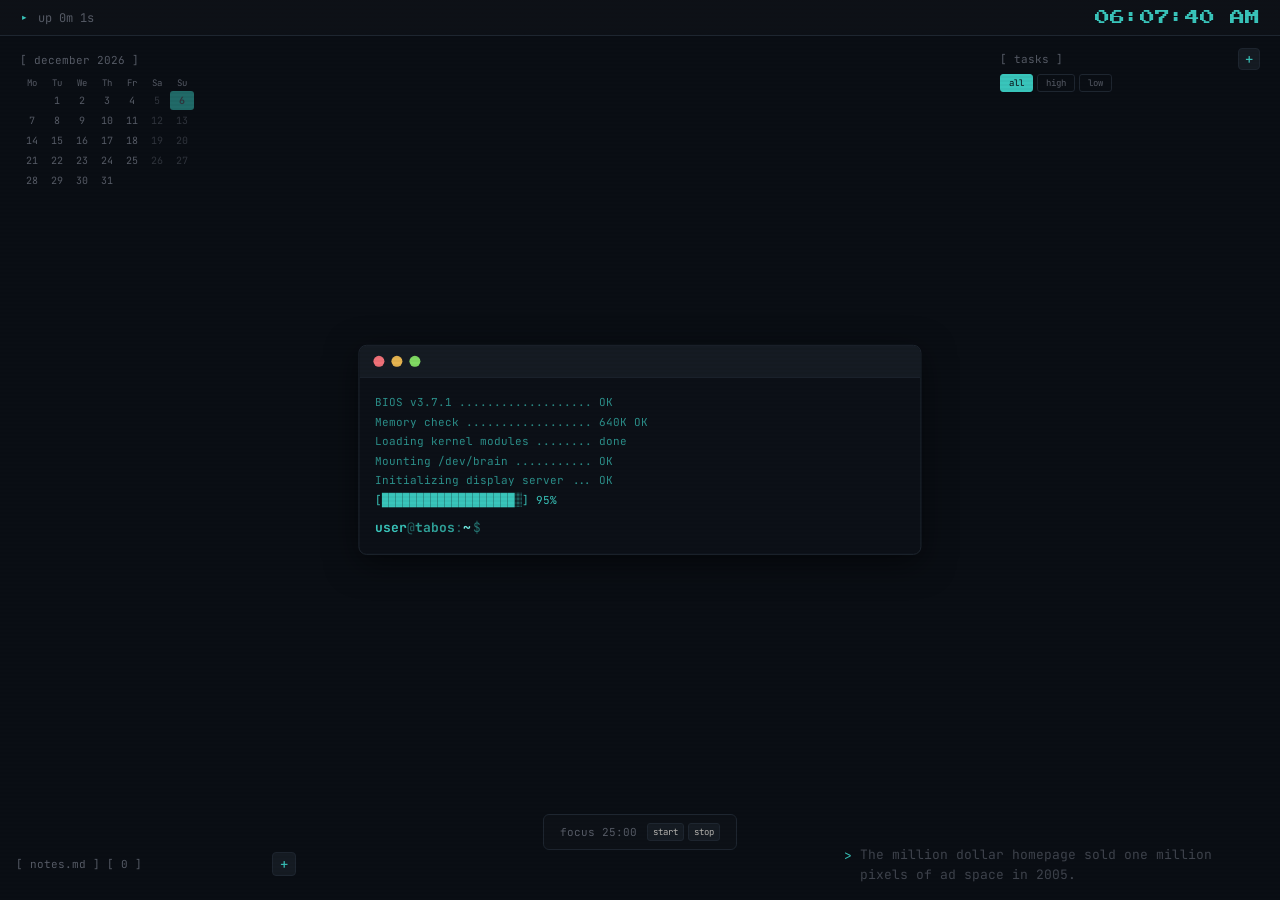
==== commit a9103bb2: "not proper windows 7 but version 3 beta" ====
--- a/index.html
+++ b/index.html
@@ -9,6 +9,7 @@
   <link href="https://fonts.googleapis.com/css2?family=JetBrains+Mono:wght@300;400;500;700&family=Press+Start+2P&display=swap"
     rel="stylesheet">
   <link rel="stylesheet" href="style.css">
+  <link rel="stylesheet" href="win7.css">
 </head>
 
 <body class="theme-terminal">
@@ -17,9 +18,7 @@
 
   <div class="top-bar">
     <div class="top-left">
-      <span class="distro-icon">::</span>
-      <span class="distro-name" id="topBarName"></span>
-      <span class="separator">|</span>
+      <span class="distro-icon">▸</span>
       <span id="uptime" class="uptime"></span>
     </div>
     <div class="top-right">
@@ -111,7 +110,7 @@
 
   <div class="sticky-panel" id="stickyPanel">
     <div class="sticky-header">
-      <span class="sticky-title">[ notes.md ]</span>
+      <span class="sticky-title" id="stickyTitle">[ notes.md ]  [ 0 ]</span>
       <div class="sticky-actions">
         <button class="sticky-btn" id="addNoteBtn" title="Add note" type="button">+</button>
       </div>
@@ -138,6 +137,8 @@
       </div>
     </div>
   </div>
+
+  <div id="quickLinksBar" class="quick-links-bar"></div>
 
   <div class="fact-bar" id="factBar">
     <span class="fact-icon">></span>
@@ -199,6 +200,7 @@
   <script src="notes.js"></script>
   <script src="todo.js"></script>
   <script src="commands.js"></script>
+  <script src="win7.js"></script>
   <script src="script.js"></script>
   <script src="game.js"></script>
 </body>
--- a/style.css
+++ b/style.css
@@ -1844,319 +1844,34 @@
   display: none;
 }
 
-body.theme-neo {
-  --bg: #f8f8f8;
-  --bg2: #ffffff;
-  --bg3: #ffef5c;
-  --fg: #111111;
-  --fg2: #4d4d4d;
-  --accent: #245cff;
-  --border: #111111;
-  background:
-    repeating-linear-gradient(0deg, rgba(17, 17, 17, 0.06) 0 1px, transparent 1px 34px),
-    repeating-linear-gradient(90deg, rgba(17, 17, 17, 0.06) 0 1px, transparent 1px 34px),
-    #f8f8f8;
-  color: var(--fg);
-}
-
-body.theme-neo .top-bar {
-  height: 52px;
-  padding: 0 28px;
-  background: #ffef5c;
-  color: #111111;
-  border-bottom: 4px solid #111111;
-  font-size: 13px;
-}
-
-body.theme-neo .terminal-container {
-  top: 86px;
-  left: 28px;
-  transform: none;
-  width: min(58vw, 780px);
-  min-width: 0;
-}
-
-body.theme-neo .terminal-window,
-body.theme-neo .todo-panel,
-body.theme-neo .calendar-panel,
-body.theme-neo .pomodoro-standalone,
-body.theme-neo .sticky-panel {
-  background: #ffffff;
-  border: 4px solid #111111;
-  border-radius: 0;
-  box-shadow: 8px 8px 0 #111111;
-}
-
-body.theme-neo .terminal-titlebar {
-  background: #ff6b6b;
-  border-bottom: 4px solid #111111;
-}
-
-body.theme-neo .terminal-body {
-  max-height: 44vh;
-}
-
-body.theme-neo .calendar-panel {
-  top: 86px;
-  left: auto;
-  right: 302px;
-  padding: 14px;
-}
-
-body.theme-neo .todo-panel {
-  top: auto;
-  right: auto;
-  bottom: 28px;
-  left: 28px;
-  width: min(58vw, 780px);
-  max-height: 31vh;
-  padding: 14px;
-}
-
-body.theme-neo .sticky-panel {
-  right: 34px;
-  left: auto;
-  bottom: 30px;
-  width: 242px;
-  max-height: 35vh;
-  padding: 12px;
-}
-
-body.theme-neo .pomodoro-standalone {
-  top: 342px;
-  right: 48px;
-  bottom: auto;
-  left: auto;
-  transform: none;
-  color: #111111;
-}
-
-body.theme-neo .analog-face {
-  background: #ffffff;
-  border: 4px solid #111111;
-  box-shadow: 8px 8px 0 #111111;
-}
-
-body.theme-neo .todo-add-btn,
-body.theme-neo .todo-filter,
-body.theme-neo .pomodoro-actions button,
-body.theme-neo .sticky-btn,
-body.theme-neo .modal-btn,
-body.theme-neo .modal-toggle-preview {
-  border: 2px solid #111111;
-  border-radius: 0;
-  box-shadow: 3px 3px 0 #111111;
-}
-
-body.theme-liquid {
-  --bg: #eaf2f7;
-  --bg2: rgba(255, 255, 255, 0.46);
-  --bg3: rgba(255, 255, 255, 0.66);
-  --fg: #16202a;
-  --fg2: #5d6a76;
-  --accent: #007aff;
-  --border: rgba(255, 255, 255, 0.56);
-  background: #eaf2f7;
-  color: var(--fg);
-}
-
-body.theme-liquid::before {
+/* Outdoor readability: slightly more opaque terminal window */
+body.theme-terminal .terminal-window {
+  background: rgba(13, 17, 23, 0.97);
+}
+
+/* Calendar due-date dot */
+.cal-day.has-due {
+  position: relative;
+  cursor: pointer;
+}
+
+.cal-day.has-due::after {
   content: '';
-  position: fixed;
-  inset: 0;
-  pointer-events: none;
-  background:
-    linear-gradient(135deg, rgba(255, 255, 255, 0.74), rgba(255, 255, 255, 0) 44%),
-    linear-gradient(315deg, rgba(68, 156, 255, 0.18), rgba(255, 255, 255, 0) 50%),
-    #eaf2f7;
-  z-index: 0;
-}
-
-body.theme-liquid .top-bar {
-  top: 16px;
-  left: 18px;
-  right: 18px;
-  height: 48px;
-  border: 1px solid rgba(255, 255, 255, 0.56);
-  border-radius: 22px;
-  background: rgba(255, 255, 255, 0.42);
-  backdrop-filter: blur(22px) saturate(1.35);
-  box-shadow: 0 12px 36px rgba(41, 72, 102, 0.14);
-}
-
-body.theme-liquid .terminal-container {
-  top: 52%;
-  left: 34px;
-  transform: translateY(-50%);
-  width: min(56vw, 780px);
-  min-width: 0;
-}
-
-body.theme-liquid .terminal-window,
-body.theme-liquid .todo-panel,
-body.theme-liquid .calendar-panel,
-body.theme-liquid .pomodoro-standalone,
-body.theme-liquid .sticky-panel,
-body.theme-liquid .modal {
-  background: rgba(255, 255, 255, 0.42);
-  border: 1px solid rgba(255, 255, 255, 0.62);
-  border-radius: 22px;
-  backdrop-filter: blur(24px) saturate(1.35);
-  box-shadow: 0 20px 52px rgba(40, 76, 112, 0.18);
-}
-
-body.theme-liquid .terminal-titlebar {
-  background: rgba(255, 255, 255, 0.32);
-  border-bottom: 1px solid rgba(255, 255, 255, 0.56);
-}
-
-body.theme-liquid .terminal-body {
-  max-height: 58vh;
-}
-
-body.theme-liquid .calendar-panel {
-  top: 92px;
-  left: auto;
-  right: 312px;
-  padding: 16px;
-}
-
-body.theme-liquid .todo-panel {
-  top: 332px;
-  right: 34px;
-  width: 274px;
-  max-height: 35vh;
-  padding: 16px;
-}
-
-body.theme-liquid .sticky-panel {
-  bottom: 28px;
-  left: auto;
-  right: 34px;
-  width: 274px;
-  max-height: 30vh;
-  padding: 16px;
-}
-
-body.theme-liquid .pomodoro-standalone {
-  left: 34px;
-  bottom: 28px;
-  transform: none;
-}
-
-body.theme-liquid .analog-face {
-  background: rgba(255, 255, 255, 0.48);
-  border-color: rgba(255, 255, 255, 0.68);
-  backdrop-filter: blur(26px) saturate(1.35);
-  box-shadow: 0 18px 50px rgba(40, 76, 112, 0.2);
-}
-
-body.theme-aero {
-  --bg: #8fc7f0;
-  --bg2: rgba(240, 250, 255, 0.48);
-  --bg3: rgba(255, 255, 255, 0.62);
-  --fg: #13202c;
-  --fg2: #4e6071;
-  --accent: #2f7ed8;
-  --border: rgba(255, 255, 255, 0.78);
-  background:
-    linear-gradient(180deg, #8fc7f0 0%, #d6f0ff 52%, #6eb05a 53%, #3b872e 100%);
-  color: var(--fg);
-}
-
-body.theme-aero .top-bar {
-  height: 46px;
-  background: rgba(23, 76, 126, 0.42);
-  border-bottom: 1px solid rgba(255, 255, 255, 0.72);
-  box-shadow: inset 0 1px rgba(255, 255, 255, 0.56), 0 10px 26px rgba(0, 48, 92, 0.22);
-  backdrop-filter: blur(16px) saturate(1.25);
-  color: #ffffff;
-}
-
-body.theme-aero .terminal-container {
-  top: 92px;
-  left: 24px;
-  transform: none;
-  width: min(60vw, 820px);
-  min-width: 0;
-}
-
-body.theme-aero .terminal-window,
-body.theme-aero .todo-panel,
-body.theme-aero .calendar-panel,
-body.theme-aero .pomodoro-standalone,
-body.theme-aero .sticky-panel,
-body.theme-aero .modal {
-  background: rgba(240, 250, 255, 0.48);
-  border: 1px solid rgba(255, 255, 255, 0.78);
-  border-radius: 7px;
-  backdrop-filter: blur(18px) saturate(1.25);
-  box-shadow: inset 0 1px rgba(255, 255, 255, 0.75), 0 14px 32px rgba(0, 43, 82, 0.28);
-}
-
-body.theme-aero .terminal-titlebar {
-  background: rgba(35, 113, 184, 0.44);
-  border-bottom: 1px solid rgba(255, 255, 255, 0.72);
-  color: #ffffff;
-}
-
-body.theme-aero .terminal-body {
-  max-height: 48vh;
-}
-
-body.theme-aero .calendar-panel {
-  left: auto;
-  right: 310px;
-  top: 82px;
-  padding: 14px;
-}
-
-body.theme-aero .todo-panel {
-  top: auto;
-  bottom: 25px;
-  right: 24px;
-  width: 284px;
-  max-height: 38vh;
-  padding: 14px;
-}
-
-body.theme-aero .sticky-panel {
-  left: 24px;
-  bottom: 25px;
-  width: min(60vw, 420px);
-  max-height: 28vh;
-  padding: 14px;
-}
-
-body.theme-aero .pomodoro-standalone {
+  position: absolute;
+  bottom: 1px;
   left: 50%;
-  bottom: 25px;
-}
-
-body.theme-aero .analog-face {
-  background: rgba(238, 248, 255, 0.52);
-  border: 1px solid rgba(255, 255, 255, 0.86);
-  backdrop-filter: blur(20px) saturate(1.25);
-  box-shadow: inset 0 1px rgba(255, 255, 255, 0.86), 0 16px 36px rgba(0, 43, 82, 0.26);
-}
-
-body.theme-aero .todo-add-btn,
-body.theme-aero .todo-filter,
-body.theme-aero .sticky-btn,
-body.theme-aero .modal-btn,
-body.theme-aero .modal-toggle-preview {
-  background: linear-gradient(180deg, rgba(255, 255, 255, 0.9), rgba(206, 229, 247, 0.75));
-  border-color: rgba(67, 118, 162, 0.62);
-  color: #173955;
-}
-
-body.theme-aero .todo-filter.active,
-body.theme-aero .todo-add-btn:hover,
-body.theme-aero .sticky-btn:hover {
-  color: #ffffff;
-  background: #2f7ed8;
-}
-
+  transform: translateX(-50%);
+  width: 4px;
+  height: 4px;
+  background: var(--accent);
+  border-radius: 50%;
+}
+
+.cal-day.today.has-due::after {
+  background: var(--bg);
+}
+
+/* â”€â”€â”€â”€â”€â”€â”€â”€ Responsive â”€â”€â”€â”€â”€â”€â”€â”€ */
 @media (max-width: 900px) {
   body:not(.theme-terminal) {
     overflow-y: auto;
@@ -2215,11 +1930,16 @@
   }
 
   body.theme-terminal .sticky-panel {
-    display: none;
+    display: flex;
+    width: calc(100vw - 32px);
+    left: 16px;
+    right: auto;
+    bottom: 16px;
+    max-height: 24vh;
   }
 }
 
-/* Movable/resizable widgets */
+/* â”€â”€â”€â”€â”€â”€â”€â”€ Movable/resizable widgets â”€â”€â”€â”€â”€â”€â”€â”€ */
 .layout-widget {
   isolation: isolate;
 }
@@ -2290,491 +2010,7 @@
   align-items: center;
 }
 
-/* Premium theme pass */
-body.theme-terminal .sticky-panel {
-  display: block;
-}
-
-body.theme-terminal .floating-note {
-  background: #fff4a8;
-  border-color: #c9aa36;
-  color: #2f2a12;
-}
-
-body.theme-terminal .fn-header {
-  background: #efd65b;
-}
-
-body.theme-neo {
-  --bg: #f7f8fd;
-  --bg2: #ffffff;
-  --bg3: #eef3ff;
-  --fg: #18202b;
-  --fg2: #657083;
-  --accent: #1a73e8;
-  --green: #0b8043;
-  --red: #d93025;
-  --yellow: #fbbc04;
-  --blue: #1a73e8;
-  --magenta: #a142f4;
-  --cyan: #129eaf;
-  --border: #dde3f0;
-  font-family: 'Google Sans', 'Product Sans', Inter, system-ui, sans-serif;
-  background:
-    linear-gradient(135deg, rgba(66, 133, 244, 0.14) 0%, rgba(66, 133, 244, 0) 34%),
-    linear-gradient(315deg, rgba(52, 168, 83, 0.13) 0%, rgba(52, 168, 83, 0) 36%),
-    linear-gradient(180deg, #fbfcff 0%, #eef3ff 100%);
-}
-
-body.theme-neo .rain-bg {
-  opacity: 0.18;
-}
-
-body.theme-neo .top-bar {
-  top: 16px;
-  left: 18px;
-  right: 18px;
-  height: 58px;
-  padding: 0 24px;
-  background: rgba(255, 255, 255, 0.88);
-  border: 1px solid rgba(218, 224, 235, 0.9);
-  border-radius: 30px;
-  box-shadow: 0 16px 40px rgba(50, 70, 110, 0.12);
-  color: var(--fg);
-}
-
-body.theme-neo .terminal-container {
-  top: 96px;
-  left: 32px;
-  width: min(58vw, 800px);
-}
-
-body.theme-neo .terminal-window {
-  background: #11151d;
-  border: 1px solid rgba(31, 42, 59, 0.9);
-  border-radius: 28px;
-  box-shadow: 0 24px 70px rgba(32, 48, 80, 0.24);
-}
-
-body.theme-neo .terminal-titlebar {
-  padding: 14px 18px;
-  background: linear-gradient(180deg, #222a37, #171d27);
-  border-bottom: 1px solid rgba(255, 255, 255, 0.08);
-  border-radius: 28px 28px 0 0;
-}
-
-body.theme-neo .terminal-body {
-  color: #e8eaed;
-}
-
-body.theme-neo .calendar-panel,
-body.theme-neo .todo-panel,
-body.theme-neo .sticky-panel,
-body.theme-neo .pomodoro-standalone,
-body.theme-neo .modal {
-  background: rgba(255, 255, 255, 0.92);
-  border: 1px solid rgba(218, 224, 235, 0.95);
-  border-radius: 28px;
-  box-shadow: 0 18px 50px rgba(50, 70, 110, 0.14);
-}
-
-body.theme-neo .calendar-panel {
-  right: 318px;
-  padding: 18px;
-}
-
-body.theme-neo .todo-panel {
-  bottom: 30px;
-  padding: 18px;
-}
-
-body.theme-neo .sticky-panel {
-  right: 34px;
-  padding: 16px;
-}
-
-body.theme-neo .todo-title,
-body.theme-neo .sticky-title,
-body.theme-neo .cal-title {
-  color: #41516d;
-  font-weight: 700;
-}
-
-body.theme-neo .todo-item {
-  background: #f7f9ff;
-  border: 1px solid #e3e9f6;
-  border-radius: 18px;
-  padding: 9px 10px;
-}
-
-body.theme-neo .todo-item:hover {
-  background: #edf4ff;
-}
-
-body.theme-neo .todo-add-btn,
-body.theme-neo .todo-filter,
-body.theme-neo .pomodoro-actions button,
-body.theme-neo .sticky-btn,
-body.theme-neo .modal-btn,
-body.theme-neo .modal-toggle-preview {
-  border: 1px solid #d8e2f3;
-  border-radius: 999px;
-  box-shadow: none;
-  background: #eef3ff;
-  color: #1a4e9f;
-}
-
-body.theme-neo .todo-filter.active,
-body.theme-neo .todo-add-btn:hover,
-body.theme-neo .sticky-btn:hover,
-body.theme-neo .pomodoro-actions button:hover {
-  background: #1a73e8;
-  border-color: #1a73e8;
-  color: #ffffff;
-}
-
-body.theme-neo .analog-face {
-  background: linear-gradient(180deg, #ffffff, #eef3ff);
-  border: 1px solid rgba(218, 224, 235, 0.95);
-  border-radius: 50%;
-  box-shadow: 0 22px 56px rgba(50, 70, 110, 0.18);
-}
-
-body.theme-neo .floating-note {
-  background: #fff2b8;
-  border: 1px solid #edd577;
-  border-radius: 18px;
-  box-shadow: 0 14px 34px rgba(101, 78, 20, 0.18);
-}
-
-body.theme-neo .fn-header {
-  background: rgba(255, 225, 112, 0.78);
-  border-radius: 18px 18px 0 0;
-}
-
-body.theme-liquid {
-  --bg: #05070d;
-  --bg2: rgba(18, 23, 34, 0.58);
-  --bg3: rgba(255, 255, 255, 0.08);
-  --fg: #eef6ff;
-  --fg2: #93a2b7;
-  --accent: #7dd3fc;
-  --green: #80ed99;
-  --red: #ff6b7a;
-  --yellow: #ffd166;
-  --blue: #8ab4ff;
-  --magenta: #d8b4fe;
-  --cyan: #67e8f9;
-  --border: rgba(255, 255, 255, 0.14);
-  background:
-    linear-gradient(145deg, rgba(17, 34, 64, 0.95) 0%, rgba(5, 7, 13, 0.98) 46%),
-    linear-gradient(315deg, rgba(61, 22, 74, 0.56) 0%, rgba(5, 7, 13, 0) 54%),
-    #05070d;
-  color: var(--fg);
-}
-
-body.theme-liquid::before {
-  background:
-    linear-gradient(180deg, rgba(255, 255, 255, 0.12), rgba(255, 255, 255, 0) 34%),
-    linear-gradient(90deg, rgba(125, 211, 252, 0.18), rgba(216, 180, 254, 0.1) 48%, rgba(128, 237, 153, 0.08));
-  opacity: 1;
-}
-
-body.theme-liquid .rain-bg {
-  opacity: 0.26;
-}
-
-body.theme-liquid .top-bar {
-  top: 16px;
-  left: 20px;
-  right: 20px;
-  height: 56px;
-  color: #eef6ff;
-  background: linear-gradient(145deg, rgba(255, 255, 255, 0.13), rgba(255, 255, 255, 0.05));
-  border: 1px solid rgba(255, 255, 255, 0.18);
-  border-radius: 28px;
-  box-shadow: 0 24px 80px rgba(0, 0, 0, 0.36), inset 0 1px rgba(255, 255, 255, 0.2);
-  backdrop-filter: blur(28px) saturate(1.45);
-}
-
-body.theme-liquid .terminal-window,
-body.theme-liquid .todo-panel,
-body.theme-liquid .calendar-panel,
-body.theme-liquid .pomodoro-standalone,
-body.theme-liquid .sticky-panel,
-body.theme-liquid .modal {
-  color: var(--fg);
-  background: linear-gradient(145deg, rgba(255, 255, 255, 0.14), rgba(255, 255, 255, 0.055));
-  border: 1px solid rgba(255, 255, 255, 0.18);
-  border-radius: 30px;
-  box-shadow: 0 28px 90px rgba(0, 0, 0, 0.42), inset 0 1px rgba(255, 255, 255, 0.18);
-  backdrop-filter: blur(30px) saturate(1.45);
-}
-
-body.theme-liquid .terminal-titlebar {
-  background: linear-gradient(180deg, rgba(255, 255, 255, 0.16), rgba(255, 255, 255, 0.045));
-  border-bottom: 1px solid rgba(255, 255, 255, 0.12);
-  border-radius: 30px 30px 0 0;
-}
-
-body.theme-liquid .cmd-input,
-body.theme-liquid .todo-input,
-body.theme-liquid .note-editor {
-  color: #f5fbff;
-}
-
-body.theme-liquid .todo-item {
-  background: rgba(255, 255, 255, 0.07);
-  border: 1px solid rgba(255, 255, 255, 0.09);
-  border-radius: 18px;
-  padding: 9px 10px;
-}
-
-body.theme-liquid .todo-item:hover {
-  background: rgba(125, 211, 252, 0.13);
-}
-
-body.theme-liquid .todo-add-btn,
-body.theme-liquid .todo-filter,
-body.theme-liquid .pomodoro-actions button,
-body.theme-liquid .sticky-btn,
-body.theme-liquid .modal-btn,
-body.theme-liquid .modal-toggle-preview {
-  background: rgba(255, 255, 255, 0.09);
-  border: 1px solid rgba(255, 255, 255, 0.16);
-  color: #d8f4ff;
-  border-radius: 999px;
-}
-
-body.theme-liquid .todo-filter.active,
-body.theme-liquid .todo-add-btn:hover,
-body.theme-liquid .sticky-btn:hover,
-body.theme-liquid .pomodoro-actions button:hover {
-  background: rgba(125, 211, 252, 0.28);
-  color: #ffffff;
-}
-
-body.theme-liquid .analog-face {
-  background: linear-gradient(145deg, rgba(255, 255, 255, 0.16), rgba(255, 255, 255, 0.055));
-  border: 1px solid rgba(255, 255, 255, 0.2);
-  box-shadow: 0 30px 80px rgba(0, 0, 0, 0.4), inset 0 1px rgba(255, 255, 255, 0.2);
-  backdrop-filter: blur(32px) saturate(1.45);
-}
-
-body.theme-liquid .analog-mark,
-body.theme-liquid .analog-hand.hour,
-body.theme-liquid .analog-hand.minute,
-body.theme-liquid .analog-pin {
-  color: #eef6ff;
-  background: #eef6ff;
-}
-
-body.theme-liquid .analog-mark {
-  background: transparent;
-}
-
-body.theme-liquid .floating-note {
-  background: rgba(255, 229, 140, 0.9);
-  border: 1px solid rgba(255, 244, 200, 0.72);
-  border-radius: 18px;
-  box-shadow: 0 22px 60px rgba(0, 0, 0, 0.38);
-}
-
-body.theme-aero {
-  --bg: #6db2e2;
-  --bg2: rgba(222, 241, 252, 0.64);
-  --bg3: rgba(255, 255, 255, 0.58);
-  --fg: #07192a;
-  --fg2: #38516b;
-  --accent: #1f6fb5;
-  --border: rgba(255, 255, 255, 0.72);
-  font-family: 'Segoe UI', Tahoma, Geneva, Verdana, sans-serif;
-  background:
-    linear-gradient(180deg, #72bcec 0%, #bde8ff 47%, #d7f3ff 50%, #78b65d 51%, #2f8128 100%);
-}
-
-body.theme-aero .top-bar {
-  height: 50px;
-  background: linear-gradient(180deg, rgba(190, 229, 251, 0.62), rgba(47, 126, 190, 0.42) 48%, rgba(20, 85, 150, 0.54));
-  border: 1px solid rgba(255, 255, 255, 0.76);
-  border-radius: 0 0 8px 8px;
-  box-shadow: inset 0 1px rgba(255, 255, 255, 0.76), inset 0 -1px rgba(0, 44, 95, 0.35), 0 10px 24px rgba(0, 35, 75, 0.22);
-  backdrop-filter: blur(18px) saturate(1.25);
-  color: #ffffff;
-  text-shadow: 0 1px 2px rgba(0, 0, 0, 0.55);
-}
-
-body.theme-aero .terminal-window,
-body.theme-aero .todo-panel,
-body.theme-aero .calendar-panel,
-body.theme-aero .pomodoro-standalone,
-body.theme-aero .sticky-panel,
-body.theme-aero .modal {
-  background: linear-gradient(180deg, rgba(231, 247, 255, 0.62), rgba(171, 216, 243, 0.42));
-  border: 1px solid rgba(27, 91, 147, 0.72);
-  border-radius: 7px;
-  box-shadow:
-    inset 0 1px rgba(255, 255, 255, 0.88),
-    inset 0 0 0 1px rgba(255, 255, 255, 0.32),
-    0 16px 38px rgba(0, 40, 86, 0.34);
-  backdrop-filter: blur(18px) saturate(1.28);
-}
-
-body.theme-aero .terminal-titlebar,
-body.theme-aero .todo-header,
-body.theme-aero .sticky-header,
-body.theme-aero .cal-header,
-body.theme-aero .modal-header {
-  min-height: 30px;
-  padding: 7px 10px;
-  background: linear-gradient(180deg, rgba(255, 255, 255, 0.84), rgba(170, 217, 244, 0.62) 45%, rgba(74, 154, 213, 0.55) 46%, rgba(41, 111, 178, 0.58));
-  border-bottom: 1px solid rgba(0, 60, 120, 0.32);
-  border-radius: 6px 6px 0 0;
-  color: #09284a;
-  text-shadow: 0 1px rgba(255, 255, 255, 0.74);
-}
-
-body.theme-aero .terminal-dots,
-body.theme-aero .terminal-titlebar-spacer {
-  display: none;
-}
-
-body.theme-aero .terminal-titlebar::after {
-  content: '_  □  x';
-  margin-left: auto;
-  padding: 1px 9px 3px;
-  border: 1px solid rgba(46, 88, 130, 0.62);
-  border-radius: 0 0 4px 4px;
-  background: linear-gradient(180deg, #fffefe, #b9d9ef 48%, #7daed0 49%, #d85b4f 50%, #a52620);
-  color: #ffffff;
-  font-family: 'Segoe UI', Tahoma, sans-serif;
-  font-size: 11px;
-  letter-spacing: 3px;
-  text-shadow: 0 1px rgba(0, 0, 0, 0.55);
-}
-
-body.theme-aero .terminal-body {
-  background: rgba(255, 255, 255, 0.76);
-  margin: 6px;
-  border: 1px solid rgba(69, 103, 132, 0.46);
-  border-radius: 2px;
-  color: #07192a;
-}
-
-body.theme-aero .cmd-input {
-  color: #07192a;
-}
-
-body.theme-aero .todo-item {
-  background: rgba(255, 255, 255, 0.58);
-  border: 1px solid rgba(90, 132, 168, 0.32);
-  border-radius: 4px;
-}
-
-body.theme-aero .todo-add-btn,
-body.theme-aero .todo-filter,
-body.theme-aero .pomodoro-actions button,
-body.theme-aero .sticky-btn,
-body.theme-aero .modal-btn,
-body.theme-aero .modal-toggle-preview {
-  background: linear-gradient(180deg, #ffffff, #d9edf9 47%, #a8d0ec 48%, #e7f7ff);
-  border: 1px solid #5b8db7;
-  border-radius: 3px;
-  color: #143e62;
-  box-shadow: inset 0 1px rgba(255, 255, 255, 0.9);
-}
-
-body.theme-aero .todo-filter.active,
-body.theme-aero .todo-add-btn:hover,
-body.theme-aero .sticky-btn:hover,
-body.theme-aero .pomodoro-actions button:hover {
-  background: linear-gradient(180deg, #e7f7ff, #8cc5ea 48%, #2e84cb 49%, #1766ad);
-  color: #ffffff;
-  text-shadow: 0 1px rgba(0, 0, 0, 0.45);
-}
-
-body.theme-aero .analog-face {
-  background: linear-gradient(145deg, rgba(18, 32, 45, 0.68), rgba(8, 15, 24, 0.44));
-  border: 1px solid rgba(255, 255, 255, 0.62);
-  box-shadow: inset 0 1px rgba(255, 255, 255, 0.52), 0 18px 42px rgba(0, 35, 76, 0.42);
-  backdrop-filter: blur(18px) saturate(1.25);
-}
-
-body.theme-aero .analog-mark {
-  color: #ffffff;
-  text-shadow: 0 1px 2px #000000;
-}
-
-body.theme-aero .analog-hand.hour,
-body.theme-aero .analog-hand.minute,
-body.theme-aero .analog-pin {
-  background: #ffffff;
-}
-
-body.theme-aero .floating-note {
-  background: #fff7a9;
-  border: 1px solid #d3b546;
-  border-radius: 3px;
-  box-shadow: 0 12px 26px rgba(0, 36, 78, 0.32);
-}
-
-body.theme-aero .fn-header {
-  background: linear-gradient(180deg, #fff4a5, #e8cf62);
-  border-radius: 3px 3px 0 0;
-}
-
-@media (max-width: 900px) {
-  body.theme-terminal .sticky-panel {
-    display: flex;
-    width: calc(100vw - 32px);
-    left: 16px;
-    right: auto;
-    bottom: 16px;
-    max-height: 24vh;
-  }
-}
-
-/* Rollback/premium pass: terminal stays fixed; themes become separate dashboards */
-.widget-hidden {
-  display: none !important;
-}
-
-body:not(.layout-edit) .layout-resize-grip {
-  display: none !important;
-}
-
-body:not(.layout-edit) .layout-drag-handle {
-  cursor: default;
-}
-
-body.theme-terminal .layout-resize-grip {
-  display: none !important;
-}
-
-body.theme-terminal .top-bar {
-  display: flex;
-}
-
-body:not(.theme-terminal) .top-bar {
-  display: none !important;
-}
-
-body:not(.theme-terminal) .analog-clock {
-  top: 34px;
-}
-
-body:not(.theme-terminal) .terminal-container {
-  top: 34px;
-}
-
-body:not(.theme-terminal) .calendar-panel {
-  top: 34px;
-}
-
-body:not(.theme-terminal) .fact-bar {
-  display: none;
-}
-
+/* â”€â”€â”€â”€â”€â”€â”€â”€ Terminal theme specifics â”€â”€â”€â”€â”€â”€â”€â”€ */
 body.theme-terminal .sticky-panel {
   display: block;
   position: fixed;
@@ -2793,23 +2029,14 @@
   max-height: 40vh;
 }
 
-.note-card {
-  max-height: 138px;
-  overflow: hidden;
-}
-
-.note-card-title {
-  color: var(--yellow);
-  font-weight: 700;
-  font-size: 11px;
-  margin-bottom: 4px;
-  white-space: nowrap;
-  overflow: hidden;
-  text-overflow: ellipsis;
-}
-
-.note-card-body {
-  color: inherit;
+body.theme-terminal .floating-note {
+  background: #fff4a8;
+  border-color: #c9aa36;
+  color: #2f2a12;
+}
+
+body.theme-terminal .fn-header {
+  background: #efd65b;
 }
 
 body.theme-terminal .note-card {
@@ -2819,311 +2046,554 @@
   color: var(--fg);
 }
 
-/* Google-flavored neo brutalism: bold, rounded, usable */
+body.theme-terminal .top-bar {
+  display: flex;
+}
+
+body.theme-terminal .layout-resize-grip {
+  display: none !important;
+}
+
+/* â”€â”€â”€â”€â”€â”€â”€â”€ Note card base â”€â”€â”€â”€â”€â”€â”€â”€ */
+.note-card {
+  max-height: 138px;
+  overflow: hidden;
+}
+
+.note-card-title {
+  color: var(--yellow);
+  font-weight: 700;
+  font-size: 11px;
+  margin-bottom: 4px;
+  white-space: nowrap;
+  overflow: hidden;
+  text-overflow: ellipsis;
+}
+
+.note-card-body {
+  color: inherit;
+}
+
+/* â”€â”€â”€â”€â”€â”€â”€â”€ Shared widget rules â”€â”€â”€â”€â”€â”€â”€â”€ */
+.widget-hidden {
+  display: none !important;
+}
+
+body:not(.layout-edit) .layout-resize-grip {
+  display: none !important;
+}
+
+body:not(.layout-edit) .layout-drag-handle {
+  cursor: default;
+}
+
+/* Hide top bar for themes without it (aero uses it as taskbar) */
+body:not(.theme-terminal):not(.theme-aero) .top-bar {
+  display: none !important;
+}
+
+body:not(.theme-terminal) .analog-clock {
+  top: 34px;
+}
+
+body:not(.theme-terminal) .terminal-container {
+  top: 34px;
+}
+
+body:not(.theme-terminal) .calendar-panel {
+  top: 34px;
+}
+
+body:not(.theme-terminal) .fact-bar {
+  display: none;
+}
+
+
+/* ═══════════════════════════════════════════════════════
+   HIDE POMODORO IN ALL NON-TERMINAL THEMES
+   ═══════════════════════════════════════════════════════ */
+body:not(.theme-terminal) .pomodoro-standalone {
+  display: none !important;
+}
+
+/* Quick links bar - hidden by default */
+.quick-links-bar {
+  display: none;
+}
+
+/* ═══════════════════════════════════════════════════════
+   THEME: NEO — pastel minimal
+   Layout: calendar(top-left) clock(top-right)
+           terminal(center, large)
+           quicklinks(bottom-left) todo(bottom-right)
+   ═══════════════════════════════════════════════════════ */
+@import url('https://fonts.googleapis.com/css2?family=DM+Sans:wght@400;500;600;700&display=swap');
+
 body.theme-neo {
-  --bg: #f9fafb;
+  --bg: #F2ECFF;
   --bg2: #ffffff;
-  --bg3: #f1f4f9;
-  --fg: #111827;
-  --fg2: #5f6368;
-  --accent: #1a73e8;
-  --green: #34a853;
-  --red: #ea4335;
-  --yellow: #fbbc04;
-  --blue: #4285f4;
-  --magenta: #a142f4;
-  --cyan: #00acc1;
-  --border: #202124;
-  font-family: 'Google Sans', 'Product Sans', Inter, system-ui, sans-serif;
-  background:
-    linear-gradient(135deg, rgba(66, 133, 244, 0.16), transparent 34%),
-    linear-gradient(315deg, rgba(251, 188, 4, 0.18), transparent 38%),
-    #f9fafb;
-}
-
+  --bg3: #f5f0ff;
+  --fg: #2D2B3D;
+  --fg2: #8B85A0;
+  --accent: #B08BFF;
+  --green: #7ed6a5;
+  --red: #f5a0a0;
+  --yellow: #f5d780;
+  --blue: #8bc5f5;
+  --magenta: #d8a0f5;
+  --border: #2D2B3D;
+  --neo-calendar: #D6F5D6;
+  --neo-clock: #FFF5D6;
+  --neo-terminal: #1E1E2E;
+  --neo-quicklinks: #FFE5C8;
+  --neo-todo: #FFD6E8;
+  --font: 'DM Sans', 'Segoe UI', system-ui, sans-serif;
+  background: var(--bg) !important;
+  color: var(--fg);
+  font-family: var(--font);
+  overflow: hidden;
+}
+
+/* ── Hide elements not in wireframe ── */
+body.theme-neo .scanlines,
+body.theme-neo .rain-bg,
+body.theme-neo .top-bar,
+body.theme-neo .sticky-panel,
+body.theme-neo .fact-bar,
+body.theme-neo .pomodoro-standalone {
+  display: none !important;
+}
+
+/* ── Show quick links bar ── */
+body.theme-neo .quick-links-bar {
+  display: flex !important;
+  position: fixed;
+  bottom: 24px;
+  left: 24px;
+  right: 50%;
+  height: auto;
+  padding: 14px 18px;
+  gap: 10px;
+  flex-wrap: wrap;
+  align-items: center;
+  background: var(--neo-quicklinks);
+  border: 3px solid var(--border);
+  border-radius: 14px;
+  z-index: 10;
+}
+
+body.theme-neo .ql-link {
+  display: inline-flex;
+  align-items: center;
+  justify-content: center;
+  padding: 8px 16px;
+  background: #fff;
+  border: 2px solid var(--border);
+  border-radius: 8px;
+  color: var(--fg);
+  font-family: var(--font);
+  font-size: 12px;
+  font-weight: 600;
+  text-decoration: none;
+  text-transform: lowercase;
+  letter-spacing: 0.02em;
+}
+
+body.theme-neo .ql-link:hover {
+  background: var(--border);
+  color: #fff;
+}
+
+/* ── Calendar — top left ── */
+body.theme-neo .calendar-panel {
+  position: fixed !important;
+  top: 24px;
+  left: 24px;
+  right: auto !important;
+  bottom: auto !important;
+  width: 260px;
+  background: var(--neo-calendar);
+  border: 3px solid var(--border);
+  border-radius: 14px;
+  padding: 16px;
+  z-index: 10;
+  transform: none !important;
+  margin: 0 !important;
+}
+
+body.theme-neo .cal-header {
+  display: none;
+}
+
+body.theme-neo .cal-grid {
+  gap: 2px;
+}
+
+body.theme-neo .cal-day-header {
+  color: var(--fg2);
+  font-family: var(--font);
+  font-size: 11px;
+  font-weight: 600;
+}
+
+body.theme-neo .cal-day {
+  color: var(--fg);
+  font-family: var(--font);
+  font-size: 13px;
+  font-weight: 500;
+  border-radius: 6px;
+  padding: 4px;
+}
+
+body.theme-neo .cal-day.today {
+  background: var(--border);
+  color: #fff;
+  font-weight: 700;
+  border-radius: 6px;
+}
+
+body.theme-neo .cal-day.weekend {
+  color: var(--fg2);
+}
+
+body.theme-neo .cal-day.empty {
+  color: transparent;
+}
+
+body.theme-neo .cal-day.has-due::after {
+  background: #f07178;
+}
+
+/* ── Analog Clock — top right ── */
+body.theme-neo .analog-clock {
+  position: fixed !important;
+  top: 24px;
+  right: 24px;
+  left: auto !important;
+  bottom: auto !important;
+  width: 180px;
+  height: 180px;
+  background: var(--neo-clock);
+  border: 3px solid var(--border);
+  border-radius: 50%;
+  z-index: 10;
+  transform: none !important;
+  margin: 0 !important;
+}
+
+body.theme-neo .analog-face {
+  width: 100%;
+  height: 100%;
+  background: transparent;
+  border: none;
+  box-shadow: none;
+}
+
+body.theme-neo .analog-face::before {
+  border-color: transparent;
+}
+
+body.theme-neo .analog-mark {
+  color: var(--border);
+  font-family: var(--font);
+  font-weight: 700;
+  font-size: 14px;
+}
+
+body.theme-neo .analog-hand.hour {
+  background: var(--border);
+  width: 5px;
+  border-radius: 3px;
+}
+
+body.theme-neo .analog-hand.minute {
+  background: var(--border);
+  width: 3px;
+  border-radius: 2px;
+}
+
+body.theme-neo .analog-hand.second {
+  background: #f5a0a0;
+  width: 2px;
+}
+
+body.theme-neo .analog-pin {
+  background: var(--border);
+  border-color: var(--border);
+  width: 8px;
+  height: 8px;
+}
+
+/* ── Terminal — center, big ── */
 body.theme-neo .terminal-container {
-  left: 30px;
-  width: min(58vw, 790px);
-}
-
-body.theme-neo .terminal-window,
-body.theme-neo .todo-panel,
-body.theme-neo .calendar-panel,
-body.theme-neo .sticky-panel,
-body.theme-neo .pomodoro-standalone,
+  position: fixed !important;
+  top: 50%;
+  left: 50%;
+  transform: translate(-50%, -50%) !important;
+  width: 58%;
+  height: 48%;
+  min-width: 500px;
+  z-index: 8;
+  margin: 0 !important;
+}
+
+body.theme-neo .terminal-window {
+  background: var(--neo-terminal);
+  border: 3px solid var(--border);
+  border-radius: 14px;
+  box-shadow: none;
+  width: 100%;
+  height: 100%;
+}
+
+body.theme-neo .terminal-titlebar {
+  background: var(--border);
+  border-radius: 11px 11px 0 0;
+  border-bottom: none;
+  padding: 10px 14px;
+}
+
+body.theme-neo .terminal-title {
+  color: #fff;
+  font-family: var(--font);
+  font-weight: 600;
+}
+
+body.theme-neo .dot.red { background: #f5a0a0; }
+body.theme-neo .dot.yellow { background: #f5d780; }
+body.theme-neo .dot.green { background: #7ed6a5; }
+
+body.theme-neo .terminal-body {
+  background: var(--neo-terminal);
+  border-radius: 0 0 11px 11px;
+  font-family: 'JetBrains Mono', monospace;
+}
+
+body.theme-neo .cmd-input {
+  font-family: 'JetBrains Mono', monospace;
+  color: #e0ddf5;
+}
+
+body.theme-neo .prompt .user { color: #B08BFF; }
+body.theme-neo .prompt .host { color: #7ed6a5; }
+body.theme-neo .prompt .at,
+body.theme-neo .prompt .colon,
+body.theme-neo .prompt .path,
+body.theme-neo .prompt .dollar { color: #8B85A0; }
+
+body.theme-neo .out-line { color: #e0ddf5; }
+body.theme-neo .out-line.success { color: #7ed6a5; }
+body.theme-neo .out-line.error { color: #f5a0a0; }
+body.theme-neo .out-line.info { color: #8bc5f5; }
+body.theme-neo .cmd-echo { color: #8B85A0; }
+
+/* ── Todo — bottom right ── */
+body.theme-neo .todo-panel {
+  position: fixed !important;
+  bottom: 24px;
+  right: 24px;
+  left: auto !important;
+  top: auto !important;
+  width: calc(50% - 36px);
+  max-height: 220px;
+  background: var(--neo-todo);
+  border: 3px solid var(--border);
+  border-radius: 14px;
+  padding: 14px 16px;
+  z-index: 10;
+  overflow-y: auto;
+  transform: none !important;
+  margin: 0 !important;
+}
+
+body.theme-neo .todo-header {
+  border-bottom: 2px solid var(--border);
+  padding-bottom: 8px;
+  margin-bottom: 8px;
+}
+
+body.theme-neo .todo-title {
+  color: var(--fg);
+  font-family: var(--font);
+  font-weight: 700;
+  font-size: 13px;
+}
+
+body.theme-neo .todo-filters {
+  display: none;
+}
+
+body.theme-neo .todo-add-btn {
+  background: #fff;
+  border: 2px solid var(--border);
+  border-radius: 6px;
+  color: var(--fg);
+  font-family: var(--font);
+  font-weight: 700;
+  box-shadow: none;
+  cursor: pointer;
+}
+
+body.theme-neo .todo-add-btn:hover {
+  background: var(--border);
+  color: #fff;
+}
+
+body.theme-neo .todo-item {
+  background: transparent;
+  border: none;
+  border-bottom: 1px solid rgba(45, 43, 61, 0.15);
+  border-radius: 0;
+  padding: 6px 0;
+  font-family: var(--font);
+  font-size: 13px;
+  color: var(--fg);
+  box-shadow: none;
+}
+
+body.theme-neo .todo-item:hover {
+  background: rgba(255, 255, 255, 0.4);
+  transform: none;
+  box-shadow: none;
+}
+
+body.theme-neo .todo-item.done .todo-text {
+  text-decoration: line-through;
+  opacity: 0.5;
+}
+
+body.theme-neo .todo-input {
+  background: #fff;
+  border: 2px solid var(--border);
+  border-radius: 8px;
+  color: var(--fg);
+  font-family: var(--font);
+}
+
+body.theme-neo .todo-completed-toggle {
+  font-family: var(--font);
+  font-size: 11px;
+  color: var(--fg2);
+}
+
+/* ── Modal (note editor) ── */
 body.theme-neo .modal {
-  background: #ffffff;
-  border: 3px solid #202124;
-  border-radius: 26px;
-  box-shadow: 8px 8px 0 #202124, 0 22px 50px rgba(60, 64, 67, 0.16);
-}
-
-body.theme-neo .terminal-titlebar,
-body.theme-neo .todo-header,
-body.theme-neo .sticky-header,
-body.theme-neo .cal-header,
+  background: #fff;
+  border: 3px solid var(--border);
+  border-radius: 14px;
+  box-shadow: none;
+}
+
 body.theme-neo .modal-header {
-  background: #e8f0fe;
-  border-bottom: 3px solid #202124;
-  border-radius: 23px 23px 0 0;
-  color: #202124;
-}
-
-body.theme-neo .terminal-window {
-  background: #111827;
-}
-
-body.theme-neo .terminal-titlebar {
-  background: #8ab4f8;
-}
-
-body.theme-neo .terminal-body {
-  color: #eef3ff;
-}
-
-body.theme-neo .todo-panel {
-  left: 30px;
-  right: auto;
-  width: min(58vw, 790px);
-  bottom: 28px;
-}
-
-body.theme-neo .calendar-panel {
-  right: 300px;
-}
-
-body.theme-neo .sticky-panel {
-  right: 30px;
-  width: 250px;
-}
-
-body.theme-neo .analog-clock {
-  right: 34px;
-  width: 224px;
-  height: 224px;
-}
-
-body.theme-neo .analog-face {
-  background: #ffffff;
-  border: 3px solid #202124;
-  box-shadow: 8px 8px 0 #202124;
-}
-
-body.theme-neo .todo-add-btn,
-body.theme-neo .todo-filter,
-body.theme-neo .pomodoro-actions button,
-body.theme-neo .sticky-btn,
-body.theme-neo .modal-btn,
+  background: var(--neo-todo);
+  border-radius: 11px 11px 0 0;
+  border-bottom: 3px solid var(--border);
+  color: var(--fg);
+  font-family: var(--font);
+  font-weight: 700;
+}
+
+body.theme-neo .modal-btn {
+  background: #fff;
+  border: 2px solid var(--border);
+  border-radius: 8px;
+  color: var(--fg);
+  font-family: var(--font);
+  font-weight: 600;
+  box-shadow: none;
+}
+
+body.theme-neo .modal-btn:hover {
+  background: var(--border);
+  color: #fff;
+}
+
+body.theme-neo .modal-btn.delete {
+  border-color: #f5a0a0;
+  color: #c44;
+}
+
+body.theme-neo .modal-btn.delete:hover {
+  background: #f5a0a0;
+  color: #fff;
+}
+
 body.theme-neo .modal-toggle-preview {
-  border: 2px solid #202124;
-  border-radius: 999px;
-  box-shadow: 3px 3px 0 #202124;
-  background: #ffffff;
-  color: #202124;
-}
-
-body.theme-neo .todo-filter.active,
+  background: transparent;
+  border: 2px solid var(--border);
+  border-radius: 8px;
+  color: var(--fg);
+  font-family: var(--font);
+  box-shadow: none;
+}
+
+body.theme-neo .modal-close {
+  color: var(--fg);
+}
+
+body.theme-neo .note-editor {
+  font-family: 'JetBrains Mono', monospace;
+  color: var(--fg);
+  background: #faf8ff;
+}
+
+/* ── Autocomplete ── */
+body.theme-neo .autocomplete-popup {
+  background: #fff;
+  border: 2px solid var(--border);
+  border-radius: 8px;
+  box-shadow: none;
+}
+
+body.theme-neo .ac-item {
+  font-family: var(--font);
+  color: var(--fg);
+}
+
+body.theme-neo .ac-item.active {
+  background: var(--neo-calendar);
+}
+
+/* ── Kill all transitions and animations in neo ── */
+body.theme-neo *,
+body.theme-neo *::before,
+body.theme-neo *::after {
+  transition: none !important;
+  animation: none !important;
+}
+
+/* Exception: allow hover color change (instant, no transition) */
+body.theme-neo .ql-link:hover,
 body.theme-neo .todo-add-btn:hover,
-body.theme-neo .sticky-btn:hover,
-body.theme-neo .pomodoro-actions button:hover {
-  background: #1a73e8;
-  color: #ffffff;
-}
-
-body.theme-neo .note-card {
-  background: #fff7cc;
-  border: 2px solid #202124;
-  border-left-width: 6px;
-  border-radius: 18px;
-}
-
-/* Apple-ish liquid glass: no header, premium dark desktop */
-body.theme-liquid {
-  --bg: #05070d;
-  --bg2: rgba(18, 22, 32, 0.56);
-  --bg3: rgba(255, 255, 255, 0.08);
-  --fg: #f5f7fb;
-  --fg2: #9aa7ba;
-  --accent: #8bdcff;
-  --green: #9ef0b2;
-  --red: #ff7a87;
-  --yellow: #ffd86b;
-  --blue: #9bc4ff;
-  --magenta: #e4b7ff;
-  --cyan: #9be8ff;
-  --border: rgba(255, 255, 255, 0.16);
-  background:
-    linear-gradient(140deg, rgba(18, 30, 52, 0.96), rgba(5, 7, 13, 0.98) 48%),
-    linear-gradient(315deg, rgba(82, 35, 109, 0.48), rgba(5, 7, 13, 0) 52%),
-    #05070d;
-}
-
-body.theme-liquid .terminal-container {
-  left: 34px;
-  width: min(56vw, 780px);
-}
-
-body.theme-liquid .terminal-window,
-body.theme-liquid .todo-panel,
-body.theme-liquid .calendar-panel,
-body.theme-liquid .sticky-panel,
-body.theme-liquid .pomodoro-standalone,
-body.theme-liquid .modal {
-  color: var(--fg);
-  background: linear-gradient(145deg, rgba(255, 255, 255, 0.16), rgba(255, 255, 255, 0.055));
-  border: 1px solid rgba(255, 255, 255, 0.17);
-  border-radius: 30px;
-  box-shadow: 0 28px 90px rgba(0, 0, 0, 0.44), inset 0 1px rgba(255, 255, 255, 0.18);
-  backdrop-filter: blur(34px) saturate(1.55);
-}
-
-body.theme-liquid .terminal-titlebar,
-body.theme-liquid .todo-header,
-body.theme-liquid .sticky-header,
-body.theme-liquid .cal-header,
-body.theme-liquid .modal-header {
-  background: rgba(255, 255, 255, 0.08);
-  border-bottom: 1px solid rgba(255, 255, 255, 0.12);
-  border-radius: 30px 30px 0 0;
-}
-
-body.theme-liquid .todo-panel {
-  right: 34px;
-  top: 318px;
-}
-
-body.theme-liquid .sticky-panel {
-  right: 34px;
-  bottom: 28px;
-}
-
-body.theme-liquid .pomodoro-standalone {
-  left: 34px;
-  bottom: 28px;
-}
-
-body.theme-liquid .analog-clock {
-  right: 36px;
-  width: 210px;
-  height: 210px;
-}
-
-body.theme-liquid .analog-face {
-  background:
-    linear-gradient(145deg, rgba(255, 255, 255, 0.2), rgba(255, 255, 255, 0.06));
-  border: 1px solid rgba(255, 255, 255, 0.2);
-  box-shadow: 0 30px 80px rgba(0, 0, 0, 0.48), inset 0 1px rgba(255, 255, 255, 0.2);
-  backdrop-filter: blur(36px) saturate(1.65);
-}
-
-body.theme-liquid .analog-mark {
-  color: rgba(245, 247, 251, 0.82);
-  font-size: 12px;
-}
-
-body.theme-liquid .analog-hand.hour,
-body.theme-liquid .analog-hand.minute,
-body.theme-liquid .analog-pin {
-  background: #f5f7fb;
-}
-
-body.theme-liquid .analog-hand.second {
-  background: #8bdcff;
-}
-
-body.theme-liquid .note-card {
-  background: rgba(255, 255, 255, 0.08);
-  border: 1px solid rgba(255, 255, 255, 0.12);
-  border-left: 4px solid rgba(139, 220, 255, 0.8);
-  border-radius: 18px;
-  color: var(--fg);
-}
-
-/* Windows 7 aero: no top header, glass windows on a desktop */
-body.theme-aero {
-  --bg: #6db2e2;
-  --bg2: rgba(222, 241, 252, 0.64);
-  --bg3: rgba(255, 255, 255, 0.62);
-  --fg: #07192a;
-  --fg2: #38516b;
-  --accent: #1f6fb5;
-  --border: rgba(255, 255, 255, 0.72);
-  font-family: 'Segoe UI', Tahoma, Geneva, Verdana, sans-serif;
-  background:
-    linear-gradient(180deg, #72bcec 0%, #bde8ff 47%, #d7f3ff 50%, #77b65d 51%, #2d7b27 100%);
-}
-
-body.theme-aero .terminal-window,
-body.theme-aero .todo-panel,
-body.theme-aero .calendar-panel,
-body.theme-aero .sticky-panel,
-body.theme-aero .pomodoro-standalone,
-body.theme-aero .modal {
-  background: linear-gradient(180deg, rgba(236, 249, 255, 0.68), rgba(130, 190, 227, 0.38));
-  border: 1px solid rgba(24, 83, 138, 0.74);
-  border-radius: 7px;
-  box-shadow:
-    inset 0 1px rgba(255, 255, 255, 0.92),
-    inset 0 0 0 1px rgba(255, 255, 255, 0.34),
-    0 18px 40px rgba(0, 40, 86, 0.36);
-  backdrop-filter: blur(18px) saturate(1.28);
-}
-
-body.theme-aero .terminal-titlebar,
-body.theme-aero .todo-header,
-body.theme-aero .sticky-header,
-body.theme-aero .cal-header,
-body.theme-aero .modal-header {
-  background: linear-gradient(180deg, rgba(255, 255, 255, 0.9), rgba(169, 217, 244, 0.64) 45%, rgba(69, 151, 211, 0.6) 46%, rgba(36, 108, 177, 0.62));
-  border-bottom: 1px solid rgba(0, 60, 120, 0.34);
-  border-radius: 6px 6px 0 0;
-  color: #09284a;
-  text-shadow: 0 1px rgba(255, 255, 255, 0.72);
-}
-
-body.theme-aero .terminal-container {
-  left: 24px;
-  width: min(60vw, 820px);
-}
-
-body.theme-aero .terminal-body {
-  background: rgba(255, 255, 255, 0.78);
-  margin: 6px;
-  border: 1px solid rgba(69, 103, 132, 0.46);
-  border-radius: 2px;
-}
-
-body.theme-aero .cmd-input {
-  color: #07192a;
-}
-
-body.theme-aero .analog-clock {
-  right: 30px;
-  width: 220px;
-  height: 220px;
-}
-
-body.theme-aero .analog-face {
-  background: linear-gradient(145deg, rgba(12, 23, 36, 0.72), rgba(8, 15, 24, 0.46));
-  border: 1px solid rgba(255, 255, 255, 0.66);
-  box-shadow: inset 0 1px rgba(255, 255, 255, 0.52), 0 18px 42px rgba(0, 35, 76, 0.42);
-  backdrop-filter: blur(18px) saturate(1.25);
-}
-
-body.theme-aero .analog-mark {
-  color: #ffffff;
-  text-shadow: 0 1px 2px #000000;
-}
-
-body.theme-aero .analog-hand.hour,
-body.theme-aero .analog-hand.minute,
-body.theme-aero .analog-pin {
-  background: #ffffff;
-}
-
-body.theme-aero .note-card {
-  background: rgba(255, 255, 255, 0.64);
-  border: 1px solid rgba(90, 132, 168, 0.36);
-  border-left: 4px solid #1f6fb5;
-  border-radius: 4px;
-}
+body.theme-neo .modal-btn:hover {
+  transition: none !important;
+}
+
+/* ── Layout grip/resize handles in neo ── */
+body.theme-neo .layout-resize-grip {
+  display: none;
+}
+
+
+/* ═══════════════════════════════════════════════════════
+   THEME: WIN7 — Hide all TabOS UI when active
+   The Win7 desktop is created dynamically by win7.js
+   ═══════════════════════════════════════════════════════ */
+body.theme-win7 {
+  background: #000 !important;
+  overflow: hidden;
+}
+
+body.theme-win7 .scanlines,
+body.theme-win7 .rain-bg,
+body.theme-win7 .top-bar,
+body.theme-win7 .terminal-container,
+body.theme-win7 .calendar-panel,
+body.theme-win7 .todo-panel,
+body.theme-win7 .analog-clock,
+body.theme-win7 .pomodoro-standalone,
+body.theme-win7 .sticky-panel,
+body.theme-win7 .fact-bar,
+body.theme-win7 .quick-links-bar {
+  display: none !important;
+}
--- a/win7.css
+++ b/win7.css
@@ -0,0 +1,1262 @@
+/* ═══════════════════════════════════════════════════════
+   Windows 7 Desktop Environment — Complete Styling
+   ═══════════════════════════════════════════════════════ */
+
+/* ── Desktop ── */
+.w7 {
+  display: none;
+  flex-direction: column;
+  position: fixed;
+  inset: 0;
+  z-index: 99999;
+  background:
+    radial-gradient(ellipse at 50% 100%, rgba(80, 160, 240, 0.35) 0%, transparent 55%),
+    radial-gradient(ellipse at 30% 70%, rgba(40, 100, 200, 0.2) 0%, transparent 45%),
+    radial-gradient(ellipse at 70% 60%, rgba(60, 140, 220, 0.15) 0%, transparent 40%),
+    radial-gradient(ellipse at 50% 40%, rgba(100, 180, 255, 0.08) 0%, transparent 50%),
+    linear-gradient(180deg, #0d1f3c 0%, #15355e 25%, #1b4a80 45%, #174070 65%, #0e2a50 85%, #071428 100%);
+  font-family: 'Segoe UI', Tahoma, Geneva, Verdana, sans-serif;
+  font-size: 12px;
+  color: #222;
+  cursor: default;
+  user-select: none;
+  overflow: hidden;
+}
+
+.w7 * { box-sizing: border-box; }
+
+/* ── Desktop Icons ── */
+.w7-icons {
+  flex: 1;
+  display: flex;
+  flex-direction: column;
+  flex-wrap: wrap;
+  align-content: flex-start;
+  gap: 6px;
+  padding: 16px;
+}
+
+.w7-dicon {
+  display: flex;
+  flex-direction: column;
+  align-items: center;
+  width: 76px;
+  padding: 6px 4px 8px;
+  border: 1px solid transparent;
+  border-radius: 3px;
+  cursor: pointer;
+  text-align: center;
+}
+
+.w7-dicon:hover {
+  background: rgba(255, 255, 255, 0.12);
+  border-color: rgba(255, 255, 255, 0.25);
+}
+
+.w7-dicon.selected {
+  background: rgba(80, 160, 255, 0.3);
+  border-color: rgba(100, 180, 255, 0.6);
+}
+
+.w7-dicon-img {
+  font-size: 36px;
+  margin-bottom: 4px;
+  filter: drop-shadow(1px 2px 3px rgba(0,0,0,0.5));
+}
+
+.w7-dicon-lbl {
+  font-size: 11px;
+  color: #fff;
+  text-shadow: 1px 1px 3px rgba(0,0,0,0.9), 0 0 6px rgba(0,0,0,0.6);
+  line-height: 1.3;
+  word-break: break-word;
+  white-space: pre-line;
+}
+
+/* ── Taskbar ── */
+.w7-taskbar {
+  display: flex;
+  align-items: center;
+  height: 40px;
+  background:
+    linear-gradient(180deg,
+      rgba(120, 175, 230, 0.72) 0%,
+      rgba(55, 110, 180, 0.68) 42%,
+      rgba(25, 70, 140, 0.75) 43%,
+      rgba(15, 50, 110, 0.82) 100%);
+  border-top: 1px solid rgba(180, 210, 245, 0.55);
+  backdrop-filter: blur(16px);
+  -webkit-backdrop-filter: blur(16px);
+  z-index: 100;
+  position: relative;
+}
+
+/* ── Start Button ── */
+.w7-start-btn {
+  width: 54px;
+  height: 40px;
+  border: none;
+  background: radial-gradient(circle at 50% 38%, #5ec8ff 0%, #2a8add 45%, #1262aa 100%);
+  border-radius: 0;
+  cursor: pointer;
+  display: flex;
+  align-items: center;
+  justify-content: center;
+  position: relative;
+  overflow: hidden;
+  flex-shrink: 0;
+}
+
+.w7-start-btn::before {
+  content: '';
+  position: absolute;
+  inset: 1px;
+  border-radius: 0;
+  background: linear-gradient(180deg, rgba(255,255,255,0.35) 0%, rgba(255,255,255,0.05) 50%, transparent 50%);
+  pointer-events: none;
+}
+
+.w7-start-btn:hover {
+  background: radial-gradient(circle at 50% 38%, #78dcff 0%, #3a9aee 45%, #2272bb 100%);
+}
+
+.w7-start-btn:active {
+  background: radial-gradient(circle at 50% 38%, #40b0ee 0%, #1868aa 45%, #0a4a88 100%);
+}
+
+.w7-start-orb {
+  font-size: 20px;
+  color: #fff;
+  text-shadow: 0 1px 3px rgba(0,0,0,0.5);
+  position: relative;
+  z-index: 1;
+}
+
+/* ── Quick Launch ── */
+.w7-quicklaunch {
+  display: flex;
+  align-items: center;
+  gap: 2px;
+  padding: 0 6px;
+  margin-left: 2px;
+  border-right: 1px solid rgba(255,255,255,0.15);
+  height: 100%;
+}
+
+.w7-ql-btn {
+  width: 32px;
+  height: 32px;
+  border: 1px solid transparent;
+  border-radius: 2px;
+  background: transparent;
+  font-size: 18px;
+  cursor: pointer;
+  display: flex;
+  align-items: center;
+  justify-content: center;
+}
+
+.w7-ql-btn:hover {
+  background: rgba(255,255,255,0.15);
+  border-color: rgba(255,255,255,0.3);
+}
+
+/* ── Taskbar Items ── */
+.w7-tb-items {
+  display: flex;
+  align-items: center;
+  flex: 1;
+  height: 100%;
+  padding: 0 4px;
+  gap: 2px;
+  overflow: hidden;
+}
+
+.w7-tb-btn {
+  display: flex;
+  align-items: center;
+  gap: 6px;
+  height: 34px;
+  padding: 0 12px;
+  border: 1px solid rgba(255,255,255,0.08);
+  border-radius: 2px;
+  background: rgba(255,255,255,0.05);
+  color: #fff;
+  font-size: 11px;
+  font-family: 'Segoe UI', sans-serif;
+  cursor: pointer;
+  max-width: 180px;
+  overflow: hidden;
+  white-space: nowrap;
+  flex-shrink: 0;
+}
+
+.w7-tb-btn:hover {
+  background: rgba(255,255,255,0.18);
+  border-color: rgba(255,255,255,0.35);
+}
+
+.w7-tb-btn.active {
+  background: rgba(200,225,255,0.22);
+  border-color: rgba(180,210,250,0.45);
+  box-shadow: inset 0 0 8px rgba(100,170,240,0.2);
+}
+
+.w7-tb-icon { font-size: 16px; }
+.w7-tb-label {
+  overflow: hidden;
+  text-overflow: ellipsis;
+}
+
+/* ── System Tray ── */
+.w7-systray {
+  display: flex;
+  align-items: center;
+  gap: 10px;
+  padding: 0 12px;
+  height: 100%;
+  border-left: 1px solid rgba(255,255,255,0.12);
+  color: #fff;
+  font-size: 11px;
+}
+
+.w7-tray-icons {
+  font-size: 12px;
+  letter-spacing: 4px;
+  opacity: 0.85;
+}
+
+.w7-tray-clock {
+  display: flex;
+  flex-direction: column;
+  align-items: flex-end;
+  line-height: 1.2;
+  font-size: 11px;
+  text-shadow: 0 1px 2px rgba(0,0,0,0.4);
+}
+
+/* ── Show Desktop ── */
+.w7-showdesk {
+  width: 14px;
+  height: 100%;
+  border-left: 1px solid rgba(180,210,245,0.35);
+  cursor: pointer;
+  background: rgba(255,255,255,0.03);
+}
+
+.w7-showdesk:hover {
+  background: rgba(255,255,255,0.12);
+}
+
+/* ══════════════════════════════════
+   START MENU
+   ══════════════════════════════════ */
+.w7-startmenu {
+  display: none;
+  flex-direction: column;
+  position: absolute;
+  bottom: 40px;
+  left: 0;
+  width: 410px;
+  background: linear-gradient(180deg, rgba(240,245,255,0.97) 0%, rgba(225,235,250,0.98) 100%);
+  border: 1px solid rgba(80,120,180,0.6);
+  border-bottom: none;
+  border-radius: 8px 8px 0 0;
+  box-shadow: 0 -4px 30px rgba(0,0,0,0.45), 0 0 1px rgba(0,0,0,0.3);
+  z-index: 200;
+  font-family: 'Segoe UI', sans-serif;
+  overflow: hidden;
+}
+
+.w7-sm-user {
+  display: flex;
+  align-items: center;
+  gap: 12px;
+  padding: 12px 14px;
+  background: linear-gradient(180deg, #4a9eea 0%, #2a70c0 100%);
+  border-bottom: 1px solid #1a5aa0;
+}
+
+.w7-sm-avatar {
+  width: 48px;
+  height: 48px;
+  border-radius: 4px;
+  background: rgba(255,255,255,0.2);
+  border: 2px solid rgba(255,255,255,0.6);
+  display: flex;
+  align-items: center;
+  justify-content: center;
+  font-size: 28px;
+}
+
+.w7-sm-username {
+  font-size: 15px;
+  font-weight: 600;
+  color: #fff;
+  text-shadow: 0 1px 3px rgba(0,0,0,0.35);
+}
+
+.w7-sm-body {
+  display: flex;
+  min-height: 300px;
+}
+
+.w7-sm-left {
+  flex: 1;
+  padding: 6px 0;
+  border-right: 1px solid #d0d8e4;
+  background: #fff;
+}
+
+.w7-sm-right {
+  width: 180px;
+  padding: 6px 0;
+  background: linear-gradient(180deg, #e8eef6 0%, #dce4f0 100%);
+}
+
+.w7-sm-item {
+  display: flex;
+  align-items: center;
+  gap: 10px;
+  padding: 6px 14px;
+  cursor: pointer;
+  font-size: 12px;
+  color: #111;
+}
+
+.w7-sm-item:hover {
+  background: linear-gradient(180deg, #3c8ee6 0%, #2870c0 100%);
+  color: #fff;
+}
+
+.w7-sm-icon {
+  font-size: 22px;
+  width: 28px;
+  text-align: center;
+  flex-shrink: 0;
+}
+
+.w7-sm-sep {
+  height: 1px;
+  background: #d0d8e4;
+  margin: 4px 10px;
+}
+
+.w7-sm-allprog {
+  font-weight: 600;
+  display: flex;
+  justify-content: space-between;
+}
+
+.w7-sm-arrow { opacity: 0.5; }
+
+.w7-sm-ritem {
+  display: flex;
+  align-items: center;
+  gap: 8px;
+  padding: 5px 14px;
+  cursor: pointer;
+  font-size: 12px;
+  color: #1a1a2e;
+  font-weight: 500;
+}
+
+.w7-sm-ritem:hover {
+  background: linear-gradient(180deg, #3c8ee6 0%, #2870c0 100%);
+  color: #fff;
+}
+
+.w7-sm-ricon {
+  font-size: 16px;
+  width: 22px;
+  text-align: center;
+}
+
+.w7-sm-bottom {
+  display: flex;
+  align-items: center;
+  justify-content: flex-end;
+  padding: 6px 10px;
+  background: linear-gradient(180deg, #d8e0ec 0%, #c8d2e0 100%);
+  border-top: 1px solid #b0b8c8;
+  gap: 1px;
+}
+
+.w7-sm-shut {
+  padding: 5px 20px;
+  background: linear-gradient(180deg, #f0f0f0 0%, #d8d8d8 100%);
+  border: 1px solid #888;
+  border-radius: 3px 0 0 3px;
+  font-size: 12px;
+  font-family: 'Segoe UI', sans-serif;
+  cursor: pointer;
+  color: #222;
+}
+
+.w7-sm-shut:hover {
+  background: linear-gradient(180deg, #3c8ee6 0%, #2870c0 100%);
+  color: #fff;
+  border-color: #1a5aa0;
+}
+
+.w7-sm-shut-arrow {
+  padding: 5px 8px;
+  background: linear-gradient(180deg, #f0f0f0 0%, #d8d8d8 100%);
+  border: 1px solid #888;
+  border-left: none;
+  border-radius: 0 3px 3px 0;
+  font-size: 10px;
+  cursor: pointer;
+  color: #555;
+}
+
+.w7-sm-search {
+  padding: 6px 10px;
+  background: #fff;
+  border-top: 1px solid #d0d8e4;
+}
+
+.w7-sm-search-input {
+  width: 100%;
+  padding: 5px 10px;
+  border: 1px solid #aab4c4;
+  border-radius: 14px;
+  font-size: 12px;
+  font-family: 'Segoe UI', sans-serif;
+  outline: none;
+  background: #fff;
+}
+
+.w7-sm-search-input:focus {
+  border-color: #4a9eea;
+  box-shadow: 0 0 4px rgba(74,158,234,0.4);
+}
+
+/* ══════════════════════════════════
+   CONTEXT MENU
+   ══════════════════════════════════ */
+.w7-ctx {
+  position: fixed;
+  min-width: 200px;
+  background: #f5f5f5;
+  border: 1px solid #888;
+  box-shadow: 3px 3px 8px rgba(0,0,0,0.35);
+  z-index: 300;
+  padding: 2px 0;
+  border-radius: 2px;
+}
+
+.w7-ctx-item {
+  padding: 5px 24px;
+  font-size: 12px;
+  cursor: pointer;
+  color: #111;
+}
+
+.w7-ctx-item:hover:not(.disabled) {
+  background: linear-gradient(180deg, #3c8ee6 0%, #2870c0 100%);
+  color: #fff;
+}
+
+.w7-ctx-item.disabled {
+  color: #999;
+  cursor: default;
+}
+
+.w7-ctx-sep {
+  height: 1px;
+  background: #d0d0d0;
+  margin: 3px 2px;
+}
+
+/* ══════════════════════════════════
+   WINDOWS — Aero Glass
+   ══════════════════════════════════ */
+.w7-winarea {
+  position: absolute;
+  inset: 0;
+  bottom: 40px;
+  pointer-events: none;
+}
+
+.w7-window {
+  position: absolute;
+  display: flex;
+  flex-direction: column;
+  border-radius: 6px 6px 0 0;
+  box-shadow: 0 4px 20px rgba(0,0,0,0.4), 0 0 1px rgba(0,0,0,0.2);
+  overflow: hidden;
+  pointer-events: auto;
+  min-width: 320px;
+  min-height: 200px;
+  background: #f0f0f0;
+}
+
+/* ── Title Bar — Aero glass ── */
+.w7-win-tb {
+  display: flex;
+  align-items: center;
+  height: 30px;
+  padding: 0 6px;
+  background:
+    linear-gradient(180deg,
+      rgba(190, 215, 245, 0.88) 0%,
+      rgba(140, 185, 235, 0.75) 45%,
+      rgba(80, 140, 210, 0.72) 46%,
+      rgba(50, 110, 185, 0.78) 100%);
+  backdrop-filter: blur(12px);
+  -webkit-backdrop-filter: blur(12px);
+  border-bottom: 1px solid rgba(40, 80, 140, 0.3);
+  cursor: move;
+  gap: 6px;
+  flex-shrink: 0;
+  user-select: none;
+}
+
+/* Inactive window title bar */
+.w7-window:not(.w7-active) .w7-win-tb {
+  background:
+    linear-gradient(180deg,
+      rgba(210, 220, 235, 0.85) 0%,
+      rgba(185, 200, 220, 0.7) 45%,
+      rgba(160, 175, 200, 0.68) 46%,
+      rgba(140, 155, 180, 0.72) 100%);
+}
+
+.w7-win-icon { font-size: 14px; flex-shrink: 0; }
+
+.w7-win-title {
+  flex: 1;
+  font-size: 12px;
+  color: #1a1a3a;
+  text-shadow: 0 1px 0 rgba(255,255,255,0.7);
+  overflow: hidden;
+  text-overflow: ellipsis;
+  white-space: nowrap;
+  font-weight: 400;
+}
+
+.w7-window:not(.w7-active) .w7-win-title {
+  color: #555;
+}
+
+.w7-win-ctrls {
+  display: flex;
+  gap: 2px;
+  flex-shrink: 0;
+}
+
+.w7-win-min,
+.w7-win-max,
+.w7-win-close {
+  width: 26px;
+  height: 20px;
+  border: 1px solid rgba(0,0,0,0.15);
+  border-radius: 2px;
+  font-size: 10px;
+  line-height: 18px;
+  text-align: center;
+  cursor: pointer;
+  font-family: 'Segoe UI', sans-serif;
+  color: #1a1a2e;
+}
+
+.w7-win-min,
+.w7-win-max {
+  background: linear-gradient(180deg, rgba(255,255,255,0.6) 0%, rgba(200,215,235,0.4) 100%);
+}
+
+.w7-win-min:hover,
+.w7-win-max:hover {
+  background: linear-gradient(180deg, rgba(200,220,255,0.8) 0%, rgba(140,180,230,0.6) 100%);
+  border-color: rgba(60,120,200,0.4);
+}
+
+.w7-win-close {
+  background: linear-gradient(180deg, rgba(255,120,100,0.7) 0%, rgba(220,60,40,0.6) 100%);
+  border-color: rgba(180,40,20,0.3);
+  color: #fff;
+}
+
+.w7-win-close:hover {
+  background: linear-gradient(180deg, #ff6050 0%, #e02010 100%);
+  border-color: rgba(180,20,0,0.5);
+}
+
+/* ── Menu Bar ── */
+.w7-win-menubar {
+  display: flex;
+  padding: 2px 6px;
+  background: #f0f0f0;
+  border-bottom: 1px solid #d4d4d4;
+  gap: 2px;
+  flex-shrink: 0;
+}
+
+.w7-menu-item {
+  padding: 3px 8px;
+  font-size: 11px;
+  color: #222;
+  cursor: pointer;
+  border-radius: 2px;
+}
+
+.w7-menu-item:hover {
+  background: #e0e8f0;
+}
+
+/* ── Window Content ── */
+.w7-win-content {
+  flex: 1;
+  overflow: auto;
+  background: #fff;
+  min-height: 0;
+}
+
+/* ── Status Bar ── */
+.w7-win-statusbar {
+  padding: 3px 10px;
+  background: #f0f0f0;
+  border-top: 1px solid #d4d4d4;
+  font-size: 11px;
+  color: #555;
+  flex-shrink: 0;
+}
+
+/* ── Resize Handle ── */
+.w7-win-resize {
+  position: absolute;
+  right: 0;
+  bottom: 0;
+  width: 16px;
+  height: 16px;
+  cursor: nwse-resize;
+}
+
+.w7-win-resize::after {
+  content: '⋰';
+  position: absolute;
+  right: 2px;
+  bottom: 0;
+  font-size: 12px;
+  color: #aaa;
+}
+
+/* Maximized window */
+.w7-window.w7-maximized {
+  border-radius: 0;
+}
+
+.w7-window.w7-maximized .w7-win-resize {
+  display: none;
+}
+
+/* ══════════════════════════════════
+   APP: Command Prompt
+   ══════════════════════════════════ */
+.w7-cmd {
+  display: flex;
+  flex-direction: column;
+  height: 100%;
+  background: #0c0c0c;
+  font-family: 'Consolas', 'Courier New', monospace;
+  font-size: 14px;
+  color: #cccccc;
+}
+
+.w7-cmd-output {
+  flex: 1;
+  overflow-y: auto;
+  padding: 8px 10px;
+  white-space: pre-wrap;
+  word-break: break-all;
+}
+
+.w7-cmd-line {
+  line-height: 1.5;
+}
+
+.w7-cmd-inputline {
+  display: flex;
+  align-items: center;
+  padding: 2px 10px 8px;
+  gap: 0;
+}
+
+.w7-cmd-prompt {
+  color: #cccccc;
+  white-space: nowrap;
+  flex-shrink: 0;
+}
+
+.w7-cmd-input {
+  flex: 1;
+  background: transparent;
+  border: none;
+  outline: none;
+  color: #cccccc;
+  font-family: 'Consolas', 'Courier New', monospace;
+  font-size: 14px;
+  caret-color: #ccc;
+}
+
+/* Restyle TabOS output inside CMD */
+.w7-cmd .out-line {
+  color: #cccccc;
+  font-family: 'Consolas', 'Courier New', monospace;
+  font-size: 14px;
+  padding: 0;
+  margin: 0;
+  background: transparent;
+  border: none;
+}
+
+.w7-cmd .out-line.success { color: #54ff54; }
+.w7-cmd .out-line.error { color: #ff5454; }
+.w7-cmd .out-line.info { color: #54c8ff; }
+
+.w7-cmd .cmd-echo {
+  color: #cccccc;
+  font-family: 'Consolas', 'Courier New', monospace;
+  font-size: 14px;
+  padding: 0;
+  margin: 0;
+}
+
+/* ══════════════════════════════════
+   APP: Notepad
+   ══════════════════════════════════ */
+.w7-notepad {
+  display: flex;
+  flex-direction: column;
+  height: 100%;
+}
+
+.w7-notepad-text {
+  flex: 1;
+  border: none;
+  outline: none;
+  resize: none;
+  padding: 6px 8px;
+  font-family: 'Consolas', 'Lucida Console', monospace;
+  font-size: 13px;
+  color: #111;
+  background: #fff;
+  line-height: 1.5;
+}
+
+/* ══════════════════════════════════
+   APP: Calculator
+   ══════════════════════════════════ */
+.w7-calc {
+  padding: 8px;
+  background: linear-gradient(180deg, #e8ecf2 0%, #d0d8e4 100%);
+  height: 100%;
+  display: flex;
+  flex-direction: column;
+}
+
+.w7-calc-display {
+  background: #e8f0e0;
+  border: 1px solid #7a8a6a;
+  border-radius: 2px;
+  padding: 8px 12px;
+  font-size: 26px;
+  font-family: 'Segoe UI', sans-serif;
+  text-align: right;
+  color: #111;
+  margin-bottom: 8px;
+  min-height: 48px;
+  display: flex;
+  align-items: center;
+  justify-content: flex-end;
+  overflow: hidden;
+}
+
+.w7-calc-grid {
+  display: grid;
+  grid-template-columns: repeat(5, 1fr);
+  gap: 3px;
+  flex: 1;
+}
+
+.w7-calc-btn {
+  padding: 6px;
+  border: 1px solid #8090a0;
+  border-radius: 3px;
+  background: linear-gradient(180deg, #f8f8fa 0%, #dde0e6 100%);
+  font-size: 13px;
+  font-family: 'Segoe UI', sans-serif;
+  cursor: pointer;
+  color: #222;
+}
+
+.w7-calc-btn:hover {
+  background: linear-gradient(180deg, #e4eaf4 0%, #c4cce0 100%);
+  border-color: #6080b0;
+}
+
+.w7-calc-btn:active {
+  background: linear-gradient(180deg, #b0baca 0%, #c4cce0 100%);
+}
+
+.w7-calc-num {
+  background: linear-gradient(180deg, #fff 0%, #eaecf0 100%);
+  font-weight: 600;
+}
+
+.w7-calc-eq {
+  background: linear-gradient(180deg, #f0d0a0 0%, #d8b080 100%);
+  border-color: #a08060;
+  font-weight: 700;
+}
+
+.w7-calc-eq:hover {
+  background: linear-gradient(180deg, #f8d8a8 0%, #e0b888 100%);
+}
+
+/* ══════════════════════════════════
+   APP: Computer / Explorer
+   ══════════════════════════════════ */
+.w7-explorer {
+  display: flex;
+  height: 100%;
+}
+
+.w7-exp-sidebar {
+  width: 180px;
+  background: linear-gradient(180deg, #eaf0fa 0%, #dce4f0 100%);
+  border-right: 1px solid #c0c8d4;
+  padding: 8px 0;
+  flex-shrink: 0;
+  overflow-y: auto;
+}
+
+.w7-exp-nav {
+  padding: 5px 14px;
+  font-size: 12px;
+  color: #1a3060;
+  cursor: pointer;
+}
+
+.w7-exp-nav:hover {
+  background: #d0daea;
+}
+
+.w7-exp-main {
+  flex: 1;
+  padding: 16px;
+  overflow-y: auto;
+  background: #fff;
+}
+
+.w7-exp-section {
+  font-size: 13px;
+  font-weight: 600;
+  color: #2060a0;
+  margin: 16px 0 10px 0;
+  padding-bottom: 4px;
+  border-bottom: 1px solid #dce4f0;
+}
+
+.w7-exp-section:first-child {
+  margin-top: 0;
+}
+
+.w7-exp-drives {
+  display: flex;
+  flex-wrap: wrap;
+  gap: 16px;
+}
+
+.w7-exp-drive {
+  display: flex;
+  align-items: flex-start;
+  gap: 10px;
+  padding: 10px;
+  border: 1px solid transparent;
+  border-radius: 3px;
+  cursor: pointer;
+  width: 280px;
+}
+
+.w7-exp-drive:hover {
+  background: #e8f0ff;
+  border-color: #b0c8e8;
+}
+
+.w7-exp-drive-icon {
+  font-size: 36px;
+  flex-shrink: 0;
+}
+
+.w7-exp-drive-info {
+  flex: 1;
+  min-width: 0;
+}
+
+.w7-exp-drive-name {
+  font-size: 12px;
+  font-weight: 600;
+  color: #1a3060;
+  margin-bottom: 4px;
+}
+
+.w7-exp-drive-bar {
+  height: 16px;
+  background: #e0e0e0;
+  border: 1px solid #b0b0b0;
+  border-radius: 2px;
+  overflow: hidden;
+  margin-bottom: 3px;
+}
+
+.w7-exp-drive-fill {
+  height: 100%;
+  background: linear-gradient(180deg, #58b8ff 0%, #3090e0 100%);
+}
+
+.w7-exp-drive-size {
+  font-size: 11px;
+  color: #666;
+}
+
+/* ══════════════════════════════════
+   APP: Control Panel
+   ══════════════════════════════════ */
+.w7-control {
+  padding: 16px;
+  overflow-y: auto;
+  height: 100%;
+}
+
+.w7-ctrl-header {
+  font-size: 16px;
+  color: #2060a0;
+  margin-bottom: 20px;
+  padding-bottom: 8px;
+  border-bottom: 1px solid #dce4f0;
+}
+
+.w7-ctrl-grid {
+  display: flex;
+  flex-direction: column;
+  gap: 6px;
+}
+
+.w7-ctrl-item {
+  display: flex;
+  align-items: center;
+  gap: 14px;
+  padding: 12px 14px;
+  border: 1px solid transparent;
+  border-radius: 3px;
+  cursor: pointer;
+}
+
+.w7-ctrl-item:hover {
+  background: #e8f0ff;
+  border-color: #b0c8e8;
+}
+
+.w7-ctrl-icon {
+  font-size: 32px;
+  flex-shrink: 0;
+}
+
+.w7-ctrl-title {
+  font-size: 13px;
+  font-weight: 600;
+  color: #2060a0;
+  margin-bottom: 2px;
+}
+
+.w7-ctrl-desc {
+  font-size: 11px;
+  color: #555;
+}
+
+/* ══════════════════════════════════
+   APP: Calendar
+   ══════════════════════════════════ */
+.w7-cal {
+  padding: 20px;
+  background: #fff;
+}
+
+.w7-cal-title {
+  font-size: 16px;
+  font-weight: 600;
+  color: #2060a0;
+  text-align: center;
+  margin-bottom: 12px;
+}
+
+.w7-cal-grid {
+  display: grid;
+  grid-template-columns: repeat(7, 1fr);
+  gap: 2px;
+  text-align: center;
+}
+
+.w7-cal-hdr {
+  font-size: 11px;
+  font-weight: 600;
+  color: #888;
+  padding: 4px;
+}
+
+.w7-cal-day {
+  padding: 8px 4px;
+  font-size: 13px;
+  border-radius: 3px;
+  cursor: default;
+  color: #333;
+}
+
+.w7-cal-day.today {
+  background: #3088e0;
+  color: #fff;
+  font-weight: 700;
+  border-radius: 3px;
+}
+
+.w7-cal-day.empty {
+  color: transparent;
+}
+
+/* ══════════════════════════════════
+   APP: Sticky Notes
+   ══════════════════════════════════ */
+.w7-sticky {
+  padding: 16px;
+  display: flex;
+  flex-wrap: wrap;
+  gap: 12px;
+  overflow-y: auto;
+  height: 100%;
+  background: #f8f0e8;
+}
+
+.w7-sticky-card {
+  width: 160px;
+  min-height: 100px;
+  background: #fff7a0;
+  border: 1px solid #d8d060;
+  padding: 10px;
+  box-shadow: 2px 2px 6px rgba(0,0,0,0.15);
+  font-size: 12px;
+  color: #333;
+}
+
+.w7-sticky-title {
+  font-weight: 700;
+  margin-bottom: 6px;
+  font-size: 12px;
+  border-bottom: 1px solid rgba(0,0,0,0.1);
+  padding-bottom: 4px;
+}
+
+.w7-sticky-body {
+  font-size: 11px;
+  color: #555;
+  line-height: 1.4;
+  word-break: break-word;
+}
+
+/* ══════════════════════════════════
+   APP: Task Manager
+   ══════════════════════════════════ */
+.w7-taskmgr {
+  display: flex;
+  flex-direction: column;
+  height: 100%;
+}
+
+.w7-tm-tabs {
+  display: flex;
+  background: #f0f0f0;
+  border-bottom: 1px solid #ccc;
+  padding: 0 8px;
+}
+
+.w7-tm-tab {
+  padding: 6px 16px;
+  font-size: 12px;
+  cursor: pointer;
+  border-bottom: 2px solid transparent;
+  color: #444;
+}
+
+.w7-tm-tab.active {
+  color: #111;
+  border-bottom-color: #3088e0;
+  font-weight: 600;
+}
+
+.w7-tm-list {
+  flex: 1;
+  overflow-y: auto;
+  background: #fff;
+}
+
+.w7-tm-item {
+  display: flex;
+  align-items: center;
+  gap: 8px;
+  padding: 6px 14px;
+  border-bottom: 1px solid #eee;
+  font-size: 12px;
+}
+
+.w7-tm-item:hover {
+  background: #e8f0ff;
+}
+
+.w7-tm-item.done {
+  opacity: 0.5;
+}
+
+.w7-tm-item.done .w7-tm-text {
+  text-decoration: line-through;
+}
+
+.w7-tm-check {
+  font-size: 16px;
+  flex-shrink: 0;
+}
+
+.w7-tm-text {
+  flex: 1;
+  color: #222;
+}
+
+.w7-tm-pri {
+  color: #e03030;
+  font-weight: 700;
+  font-size: 14px;
+}
+
+/* ══════════════════════════════════
+   APP: Internet Explorer
+   ══════════════════════════════════ */
+.w7-ie {
+  display: flex;
+  flex-direction: column;
+  height: 100%;
+}
+
+.w7-ie-toolbar {
+  display: flex;
+  align-items: center;
+  gap: 4px;
+  padding: 4px 8px;
+  background: #f0f0f0;
+  border-bottom: 1px solid #d4d4d4;
+}
+
+.w7-ie-nav {
+  width: 28px;
+  height: 26px;
+  border: 1px solid #aaa;
+  border-radius: 3px;
+  background: linear-gradient(180deg, #fff 0%, #e8e8e8 100%);
+  font-size: 14px;
+  cursor: pointer;
+  display: flex;
+  align-items: center;
+  justify-content: center;
+  color: #444;
+  flex-shrink: 0;
+}
+
+.w7-ie-nav:hover {
+  background: linear-gradient(180deg, #e8f0ff 0%, #d0d8ea 100%);
+}
+
+.w7-ie-url {
+  flex: 1;
+  padding: 4px 10px;
+  border: 1px solid #aab4c4;
+  border-radius: 2px;
+  font-size: 12px;
+  font-family: 'Segoe UI', sans-serif;
+  outline: none;
+  background: #fff;
+}
+
+.w7-ie-url:focus {
+  border-color: #4a9eea;
+}
+
+.w7-ie-body {
+  flex: 1;
+  overflow-y: auto;
+  background: #fff;
+}
+
+/* ══════════════════════════════════
+   APP: Paint
+   ══════════════════════════════════ */
+.w7-paint {
+  display: flex;
+  flex-direction: column;
+  height: 100%;
+  background: #f0f0f0;
+}
+
+.w7-paint-tools {
+  display: flex;
+  flex-wrap: wrap;
+  gap: 2px;
+  padding: 6px 8px;
+  background: #e0e4ea;
+  border-bottom: 1px solid #c0c4ca;
+}
+
+.w7-paint-color {
+  width: 18px;
+  height: 18px;
+  border: 1px solid #888;
+  cursor: pointer;
+}
+
+.w7-paint-color:hover {
+  border-color: #333;
+  transform: scale(1.15);
+}
+
+.w7-paint canvas {
+  flex: 1;
+  cursor: crosshair;
+  display: block;
+  background: #fff;
+}
+
+/* ══════════════════════════════════
+   SHUTDOWN OVERLAY
+   ══════════════════════════════════ */
+.w7-shutdown-msg {
+  position: fixed;
+  inset: 0;
+  background: rgba(0, 10, 30, 0.92);
+  display: flex;
+  align-items: center;
+  justify-content: center;
+  z-index: 99999;
+}
+
+.w7-shutdown-text {
+  font-size: 24px;
+  color: #fff;
+  font-family: 'Segoe UI', sans-serif;
+  text-shadow: 0 2px 8px rgba(0,0,0,0.5);
+  animation: w7fade 1.8s ease-in-out;
+}
+
+@keyframes w7fade {
+  0% { opacity: 0; }
+  20% { opacity: 1; }
+  80% { opacity: 1; }
+  100% { opacity: 0; }
+}
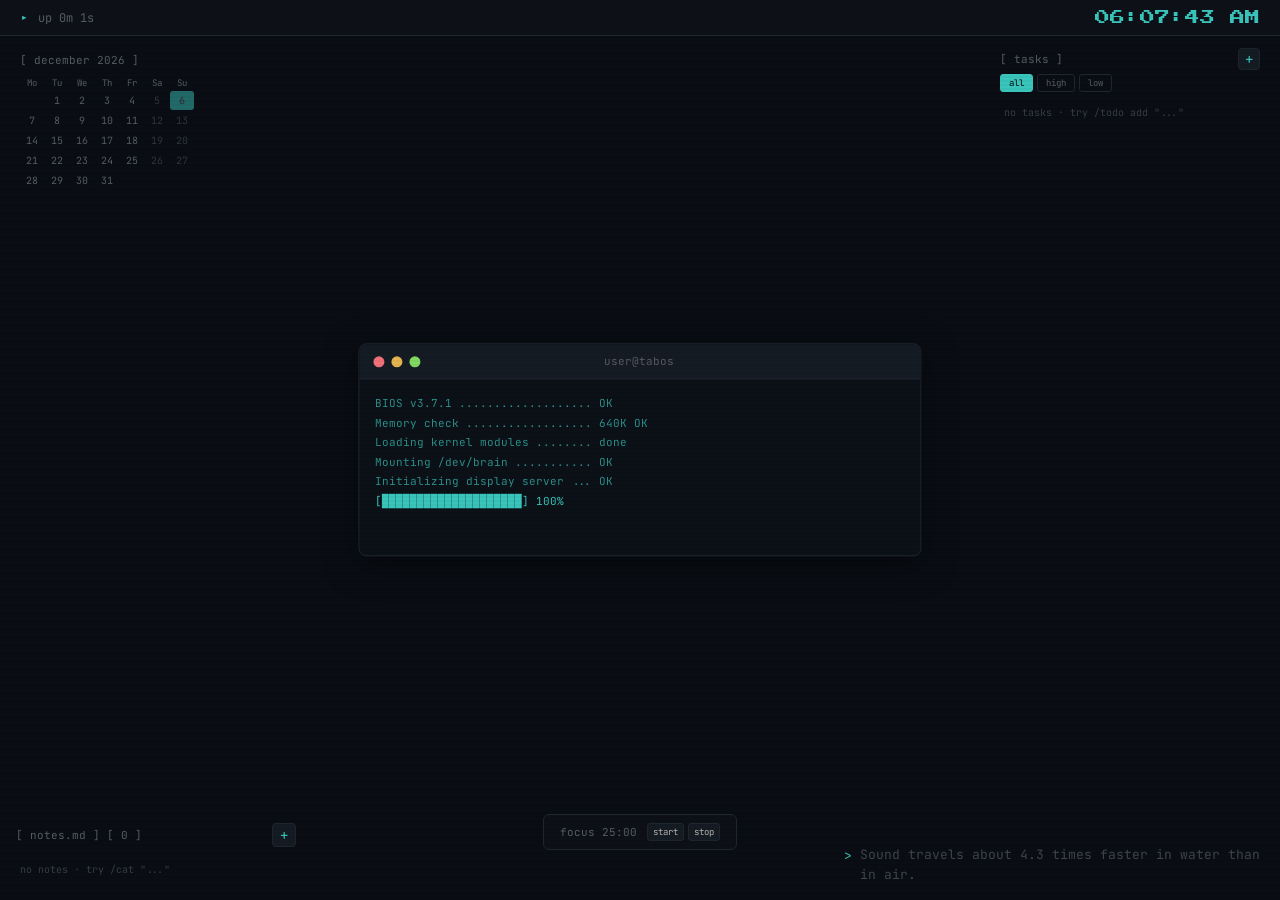
==== commit 217996e7: "updated mostly everything, removed unwanted things and made this clean and fast" ====
--- a/index.html
+++ b/index.html
@@ -9,7 +9,6 @@
   <link href="https://fonts.googleapis.com/css2?family=JetBrains+Mono:wght@300;400;500;700&family=Press+Start+2P&display=swap"
     rel="stylesheet">
   <link rel="stylesheet" href="style.css">
-  <link rel="stylesheet" href="win7.css">
 </head>
 
 <body class="theme-terminal">
@@ -91,7 +90,7 @@
     </div>
     <div class="todo-input-row" id="todoInputRow" style="display:none;">
       <input type="text" id="todoInput" class="todo-input"
-        placeholder="task... ! high due:YYYY-MM-DD recur:weekly 50%" autocomplete="off" spellcheck="false">
+        placeholder="task... ! high due:DD-MM-YYYY recur:weekly 50%" autocomplete="off" spellcheck="false">
     </div>
     <div id="todoList" class="todo-list"></div>
     <div class="todo-completed-toggle" id="completedToggle" style="display:none;">
@@ -200,9 +199,7 @@
   <script src="notes.js"></script>
   <script src="todo.js"></script>
   <script src="commands.js"></script>
-  <script src="win7.js"></script>
   <script src="script.js"></script>
-  <script src="game.js"></script>
 </body>
 
 </html>
--- a/style.css
+++ b/style.css
@@ -1350,12 +1350,6 @@
   animation: noteFlash 0.5s ease;
 }
 
-/* 3D Parallax */
-.p3d-target {
-  transition: transform 0.12s ease-out;
-  will-change: transform;
-}
-
 /* Advanced note markdown */
 .note-card pre {
   background: var(--bg3);
@@ -2087,8 +2081,8 @@
   cursor: default;
 }
 
-/* Hide top bar for themes without it (aero uses it as taskbar) */
-body:not(.theme-terminal):not(.theme-aero) .top-bar {
+/* Hide top bar for non-terminal layouts */
+body:not(.theme-terminal) .top-bar {
   display: none !important;
 }
 
@@ -2574,26 +2568,3 @@
   display: none;
 }
 
-
-/* ═══════════════════════════════════════════════════════
-   THEME: WIN7 — Hide all TabOS UI when active
-   The Win7 desktop is created dynamically by win7.js
-   ═══════════════════════════════════════════════════════ */
-body.theme-win7 {
-  background: #000 !important;
-  overflow: hidden;
-}
-
-body.theme-win7 .scanlines,
-body.theme-win7 .rain-bg,
-body.theme-win7 .top-bar,
-body.theme-win7 .terminal-container,
-body.theme-win7 .calendar-panel,
-body.theme-win7 .todo-panel,
-body.theme-win7 .analog-clock,
-body.theme-win7 .pomodoro-standalone,
-body.theme-win7 .sticky-panel,
-body.theme-win7 .fact-bar,
-body.theme-win7 .quick-links-bar {
-  display: none !important;
-}
